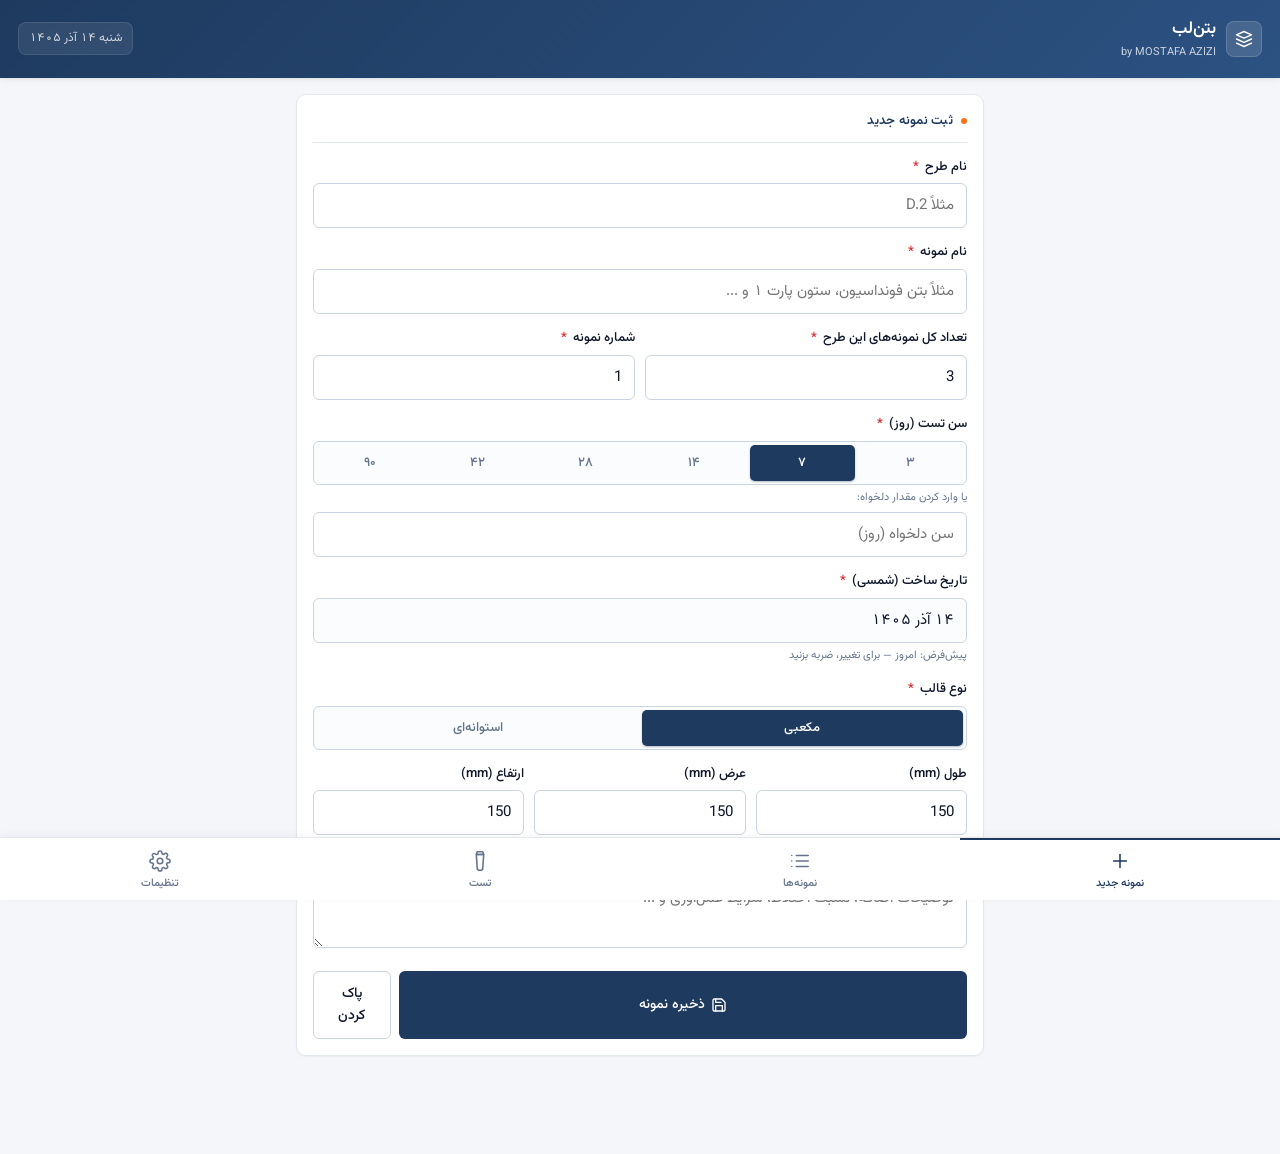
==== index.html @ edcc3041 "ADD Add BetonLab application files" ====
<!doctype html>
<html lang="fa" dir="rtl">
<head>
  <meta charset="UTF-8" />
  <meta name="viewport" content="width=device-width, initial-scale=1.0, viewport-fit=cover" />
  <meta name="theme-color" content="#1e3a5f" />
  <meta name="mobile-web-app-capable" content="yes" />
  <meta name="apple-mobile-web-app-capable" content="yes" />
  <meta name="apple-mobile-web-app-status-bar-style" content="default" />
  <meta name="apple-mobile-web-app-title" content="بتن‌لب" />
  <link rel="manifest" href="./manifest.webmanifest" />
  <link rel="apple-touch-icon" sizes="180x180" href="./apple-touch-icon.png" />
  <link rel="icon" type="image/png" sizes="192x192" href="./icon-192.png" />
  <link rel="icon" type="image/png" sizes="512x512" href="./icon-512.png" />
  <link rel="stylesheet" href="./fonts/vazirmatn.css" />
  <title>بتن‌لب | مدیریت نمونه‌های بتن</title>
  <style>
    :root {
      --bg: #f4f6f9;
      --surface: #ffffff;
      --surface-2: #fbfcfd;
      --border: #e3e8ef;
      --border-strong: #cbd5e1;
      --text: #0f172a;
      --text-muted: #64748b;
      --text-soft: #94a3b8;
      --primary: #1e3a5f;
      --primary-2: #2c5282;
      --primary-soft: #eaf0f7;
      --accent: #f97316;
      --accent-soft: #fff2e6;
      --success: #16a34a;
      --success-soft: #e7f6ec;
      --warning: #d97706;
      --warning-soft: #fef3e2;
      --danger: #dc2626;
      --danger-soft: #fdecec;
      --info: #0891b2;
      --shadow-sm: 0 1px 2px rgba(15, 23, 42, 0.04);
      --shadow: 0 2px 6px rgba(15, 23, 42, 0.06), 0 1px 2px rgba(15, 23, 42, 0.04);
      --shadow-lg: 0 8px 24px rgba(15, 23, 42, 0.10);
      --radius-sm: 6px;
      --radius: 10px;
      --radius-lg: 14px;
      --nav-h: 68px;
    }

    * { box-sizing: border-box; }
    html, body {
      margin: 0; padding: 0;
      font-family: 'Vazirmatn', -apple-system, BlinkMacSystemFont, 'Segoe UI', Tahoma, sans-serif;
      background: var(--bg);
      color: var(--text);
      font-size: 15px;
      line-height: 1.6;
      -webkit-font-smoothing: antialiased;
      -webkit-tap-highlight-color: transparent;
    }
    body { min-height: 100vh; padding-bottom: calc(var(--nav-h) + env(safe-area-inset-bottom, 0px)); }
    button { font-family: inherit; cursor: pointer; }
    input, select, textarea { font-family: inherit; font-size: 15px; }
    input[type=number] { -moz-appearance: textfield; }
    input[type=number]::-webkit-inner-spin-button,
    input[type=number]::-webkit-outer-spin-button { -webkit-appearance: none; margin: 0; }

    /* Header */
    .app-header {
      background: linear-gradient(135deg, #1e3a5f 0%, #2c5282 100%);
      color: #fff;
      padding: 16px 18px calc(16px + env(safe-area-inset-top, 0px));
      padding-top: calc(16px + env(safe-area-inset-top, 0px));
      position: sticky; top: 0; z-index: 40;
      box-shadow: var(--shadow);
    }
    .app-header .row { display: flex; align-items: center; justify-content: space-between; gap: 12px; }
    .app-header .brand { display: flex; align-items: center; gap: 10px; }
    .app-header .brand-icon {
      width: 36px; height: 36px; border-radius: 8px;
      background: rgba(255,255,255,0.13);
      display: grid; place-items: center;
      border: 1px solid rgba(255,255,255,0.15);
    }
    .app-header h1 { margin: 0; font-size: 17px; font-weight: 600; letter-spacing: 0; }
    .app-header .sub { font-size: 11px; opacity: 0.75; font-weight: 400; margin-top: 1px; }
    .app-header .today {
      font-size: 12px; opacity: 0.8; font-variant-numeric: tabular-nums;
      background: rgba(255,255,255,0.10); padding: 6px 10px; border-radius: 8px;
      border: 1px solid rgba(255,255,255,0.13);
    }

    /* Container */
    .container { max-width: 720px; margin: 0 auto; padding: 16px; }
    .view { display: none; }
    .view.active { display: block; animation: fadeIn .18s ease-out; }
    @keyframes fadeIn { from { opacity: 0; transform: translateY(4px); } to { opacity: 1; transform: none; } }

    /* Card */
    .card {
      background: var(--surface);
      border: 1px solid var(--border);
      border-radius: var(--radius);
      box-shadow: var(--shadow-sm);
      padding: 16px;
      margin-bottom: 14px;
    }
    .card-title {
      display: flex; align-items: center; gap: 8px;
      font-size: 13px; font-weight: 600; color: var(--primary);
      text-transform: uppercase; letter-spacing: 0.02em;
      padding-bottom: 10px; margin-bottom: 14px;
      border-bottom: 1px solid var(--border);
    }
    .card-title .dot { width: 6px; height: 6px; border-radius: 50%; background: var(--accent); }

    /* Form */
    .field { margin-bottom: 14px; }
    .field label {
      display: block; font-size: 13px; font-weight: 500;
      color: var(--text); margin-bottom: 6px;
    }
    .field label .req { color: var(--danger); margin-inline-start: 3px; }
    .field .hint { font-size: 11px; color: var(--text-muted); margin-top: 4px; }
    .input, .select, .textarea {
      width: 100%;
      padding: 10px 12px;
      background: var(--surface);
      border: 1px solid var(--border-strong);
      border-radius: var(--radius-sm);
      color: var(--text);
      transition: all .15s;
      outline: none;
      font-variant-numeric: tabular-nums;
    }
    .input:focus, .select:focus, .textarea:focus {
      border-color: var(--primary-2);
      box-shadow: 0 0 0 3px rgba(44, 82, 130, 0.12);
    }
    .textarea { min-height: 72px; resize: vertical; }
    .grid-2 { display: grid; grid-template-columns: 1fr 1fr; gap: 10px; }
    .grid-3 { display: grid; grid-template-columns: repeat(3, 1fr); gap: 10px; }

    /* Segmented */
    .segmented {
      display: flex; background: var(--surface-2);
      border: 1px solid var(--border-strong); border-radius: var(--radius-sm);
      padding: 3px; gap: 3px;
    }
    .segmented button {
      flex: 1; padding: 8px 10px; border: 0; background: transparent;
      color: var(--text-muted); font-size: 13px; font-weight: 500;
      border-radius: 5px; transition: all .15s;
    }
    .segmented button.active {
      background: var(--primary); color: #fff;
      box-shadow: 0 1px 2px rgba(30,58,95,0.35);
    }

    /* Toggle switch */
    .switch { position: relative; width: 42px; height: 24px; flex-shrink: 0; display: inline-block; }
    .switch input { opacity: 0; width: 0; height: 0; }
    .switch .slider {
      position: absolute; inset: 0; background: #cbd5e1;
      border-radius: 999px; transition: .2s; cursor: pointer;
    }
    .switch .slider::before {
      content: ''; position: absolute; width: 18px; height: 18px;
      border-radius: 50%; background: #fff; top: 3px; right: 3px;
      transition: .2s; box-shadow: 0 1px 2px rgba(0,0,0,0.25);
    }
    .switch input:checked + .slider { background: var(--success); }
    .switch input:checked + .slider::before { transform: translateX(-18px); }
    .auto-sync-row {
      display: flex; align-items: center; justify-content: space-between; gap: 12px;
      background: var(--surface-2); border: 1px solid var(--border);
      border-radius: var(--radius-sm); padding: 10px 12px; margin-bottom: 14px;
    }

    /* Buttons */
    .btn {
      display: inline-flex; align-items: center; justify-content: center; gap: 6px;
      padding: 11px 16px; border-radius: var(--radius-sm);
      border: 1px solid transparent; font-weight: 500; font-size: 14px;
      transition: all .15s; text-decoration: none;
    }
    .btn-primary { background: var(--primary); color: #fff; }
    .btn-primary:hover { background: #17304e; }
    .btn-primary:active { transform: translateY(1px); }
    .btn-outline { background: var(--surface); border-color: var(--border-strong); color: var(--text); }
    .btn-outline:hover { border-color: var(--primary); color: var(--primary); }
    .btn-danger { background: var(--surface); border-color: var(--danger); color: var(--danger); }
    .btn-danger:hover { background: var(--danger); color: #fff; }
    .btn-accent { background: var(--accent); color: #fff; }
    .btn-accent:hover { background: #ea6a08; }
    .btn-block { width: 100%; }
    .btn-sm { padding: 7px 10px; font-size: 12px; }
    .btn-row { display: flex; gap: 8px; }

    /* Sample list */
    .sample {
      background: var(--surface); border: 1px solid var(--border);
      border-radius: var(--radius); padding: 14px; margin-bottom: 10px;
      box-shadow: var(--shadow-sm);
      transition: transform .12s, box-shadow .12s;
    }
    .sample:hover { box-shadow: var(--shadow); }
    .sample-head { display: flex; justify-content: space-between; align-items: flex-start; gap: 10px; margin-bottom: 10px; }
    .sample-title { font-weight: 600; font-size: 15px; color: var(--primary); }
    .sample-sub { font-size: 12px; color: var(--text-muted); margin-top: 2px; }
    .sample-body {
      display: grid; grid-template-columns: 1fr 1fr; gap: 8px 14px;
      font-size: 13px; padding: 10px 0;
      border-top: 1px dashed var(--border);
      border-bottom: 1px dashed var(--border);
      margin-bottom: 10px;
    }
    .sample-body .k { color: var(--text-muted); font-size: 12px; }
    .sample-body .v { color: var(--text); font-weight: 500; font-variant-numeric: tabular-nums; }
    .sample-actions { display: flex; gap: 6px; flex-wrap: wrap; }

    /* Status badges */
    .badge {
      display: inline-flex; align-items: center; gap: 5px;
      font-size: 11px; font-weight: 600; padding: 4px 9px;
      border-radius: 999px; white-space: nowrap;
      border: 1px solid transparent;
    }
    .badge::before { content: ''; width: 6px; height: 6px; border-radius: 50%; }
    .badge-wait { background: var(--warning-soft); color: var(--warning); }
    .badge-wait::before { background: var(--warning); }
    .badge-ready { background: var(--accent-soft); color: var(--accent); }
    .badge-ready::before { background: var(--accent); animation: pulse 1.5s infinite; }
    .badge-done { background: var(--success-soft); color: var(--success); }
    .badge-done::before { background: var(--success); }
    @keyframes pulse { 0%,100% { opacity: 1; } 50% { opacity: 0.4; } }

    /* Result box */
    .result-box {
      background: linear-gradient(135deg, var(--primary-soft), #f0f6fc);
      border: 1px solid #d3e0ee;
      border-radius: var(--radius);
      padding: 14px 16px; margin-top: 8px;
    }
    .result-box .k { font-size: 12px; color: var(--text-muted); }
    .result-box .v { font-size: 22px; font-weight: 700; color: var(--primary); font-variant-numeric: tabular-nums; }
    .result-box .u { font-size: 13px; color: var(--text-muted); margin-inline-start: 4px; font-weight: 500; }

    /* Empty state */
    .empty {
      text-align: center; padding: 40px 20px; color: var(--text-muted);
    }
    .empty svg { opacity: 0.45; margin-bottom: 10px; }
    .empty .title { font-weight: 500; color: var(--text); margin-bottom: 4px; }

    /* Filters */
    .filters {
      display: grid; grid-template-columns: 1fr 1fr 1fr; gap: 8px; margin-bottom: 12px;
    }
    .filters select {
      font-size: 13px; padding: 8px 10px;
      background: var(--surface); border: 1px solid var(--border-strong);
      border-radius: var(--radius-sm); color: var(--text);
    }

    /* Stats bar */
    .stats {
      display: grid; grid-template-columns: repeat(4, 1fr); gap: 8px; margin-bottom: 14px;
    }
    .stat {
      background: var(--surface); border: 1px solid var(--border);
      border-radius: var(--radius-sm); padding: 10px 8px; text-align: center;
      box-shadow: var(--shadow-sm);
    }
    .stat .n { font-size: 18px; font-weight: 700; color: var(--primary); font-variant-numeric: tabular-nums; }
    .stat .l { font-size: 10.5px; color: var(--text-muted); margin-top: 2px; }
    .stat.accent .n { color: var(--accent); }
    .stat.success .n { color: var(--success); }
    .stat.warn .n { color: var(--warning); }

    /* Bottom navigation */
    .nav {
      position: fixed; bottom: 0; inset-inline: 0;
      background: var(--surface);
      border-top: 1px solid var(--border);
      display: grid; grid-template-columns: repeat(4, 1fr);
      z-index: 50;
      padding-bottom: env(safe-area-inset-bottom, 0px);
      box-shadow: 0 -2px 8px rgba(15,23,42,0.04);
    }
    .nav button {
      background: transparent; border: 0; padding: 10px 4px 8px;
      color: var(--text-muted);
      display: flex; flex-direction: column; align-items: center; gap: 3px;
      font-size: 11px; font-weight: 500;
      border-top: 2px solid transparent;
      transition: color .15s, border-color .15s;
    }
    .nav button.active { color: var(--primary); border-top-color: var(--primary); }
    .nav button svg { width: 22px; height: 22px; stroke-width: 1.7; }

    /* Modal */
    .modal-backdrop {
      position: fixed; inset: 0; background: rgba(15,23,42,0.45);
      z-index: 100; display: none; align-items: flex-end; justify-content: center;
      padding: 0;
    }
    .modal-backdrop.active { display: flex; animation: fadeIn .18s ease-out; }
    .modal {
      background: var(--surface); width: 100%; max-width: 480px;
      border-radius: var(--radius-lg) var(--radius-lg) 0 0;
      padding: 18px; max-height: 90vh; overflow-y: auto;
      box-shadow: var(--shadow-lg);
      animation: slideUp .22s ease-out;
    }
    @keyframes slideUp { from { transform: translateY(20px); } to { transform: none; } }
    .modal-title { font-size: 15px; font-weight: 600; color: var(--primary); margin: 0 0 14px; }

    /* Toast */
    .toast-wrap { position: fixed; top: 12px; inset-inline: 12px; z-index: 200; display: flex; flex-direction: column; gap: 8px; align-items: center; pointer-events: none; }
    .toast {
      background: #1e293b; color: #fff; padding: 10px 16px; border-radius: 8px;
      font-size: 13px; font-weight: 500; box-shadow: var(--shadow-lg);
      max-width: 90%; animation: toastIn .2s ease-out;
    }
    .toast.success { background: var(--success); }
    .toast.error { background: var(--danger); }
    @keyframes toastIn { from { opacity: 0; transform: translateY(-8px); } to { opacity: 1; transform: none; } }

    /* Jalali date picker */
    .jdp {
      background: var(--surface); border: 1px solid var(--border);
      border-radius: var(--radius); padding: 10px;
      user-select: none;
    }
    .jdp-head { display: flex; justify-content: space-between; align-items: center; padding: 4px 6px 10px; }
    .jdp-head .lbl { font-weight: 600; color: var(--primary); font-size: 14px; }
    .jdp-head button {
      background: var(--surface-2); border: 1px solid var(--border);
      width: 30px; height: 30px; border-radius: 6px; color: var(--text);
      display: grid; place-items: center;
    }
    .jdp-weeks { display: grid; grid-template-columns: repeat(7, 1fr); gap: 2px; font-size: 11px; color: var(--text-muted); text-align: center; padding: 4px 0; }
    .jdp-days { display: grid; grid-template-columns: repeat(7, 1fr); gap: 2px; }
    .jdp-day {
      aspect-ratio: 1; display: grid; place-items: center;
      background: transparent; border: 1px solid transparent;
      border-radius: 6px; font-size: 13px; color: var(--text);
      font-variant-numeric: tabular-nums;
    }
    .jdp-day:hover { background: var(--primary-soft); }
    .jdp-day.other { color: var(--text-soft); opacity: 0.5; }
    .jdp-day.today { border-color: var(--accent); color: var(--accent); font-weight: 600; }
    .jdp-day.selected { background: var(--primary); color: #fff; }

    /* Small helpers */
    .row-between { display: flex; align-items: center; justify-content: space-between; gap: 10px; }
    .muted { color: var(--text-muted); font-size: 12px; }
    .divider { height: 1px; background: var(--border); margin: 12px 0; }
    .tag { display: inline-block; padding: 2px 8px; background: var(--primary-soft); color: var(--primary); border-radius: 4px; font-size: 11px; font-weight: 500; }

    @media (max-width: 380px) {
      .stats { grid-template-columns: repeat(2, 1fr); }
      .filters { grid-template-columns: 1fr 1fr; }
    }
  </style>
</head>
<body>

<header class="app-header">
  <div class="row">
    <div class="brand">
      <div class="brand-icon" aria-hidden="true">
        <svg width="20" height="20" viewBox="0 0 24 24" fill="none" stroke="#fff" stroke-width="1.7" stroke-linecap="round" stroke-linejoin="round">
          <path d="M3 7l9-4 9 4-9 4-9-4z"/><path d="M3 12l9 4 9-4"/><path d="M3 17l9 4 9-4"/>
        </svg>
      </div>
      <div>
        <h1>بتن‌لب</h1>
        <div class="sub">by MOSTAFA AZIZI</div>
      </div>
    </div>
    <div class="today" id="todayLabel">—</div>
  </div>
</header>

<div class="container">

  <!-- VIEW: REGISTER -->
  <section id="view-register" class="view active">
    <div class="card">
      <div class="card-title"><span class="dot"></span> ثبت نمونه جدید</div>
      <form id="sampleForm" novalidate>
        <div class="field">
          <label>نام طرح <span class="req">*</span></label>
          <input class="input" id="f-planName" type="text" placeholder="مثلاً D.2" required maxlength="40" />
        </div>

        <div class="field">
          <label>نام نمونه <span class="req">*</span></label>
          <input class="input" id="f-sampleName" type="text" placeholder="مثلاً بتن فونداسیون، ستون پارت ۱ و ..." required maxlength="50" />
        </div>

        <div class="grid-2">
          <div class="field">
            <label>تعداد کل نمونه‌های این طرح <span class="req">*</span></label>
            <input class="input" id="f-totalCount" type="number" min="1" max="99" value="3" required />
          </div>
          <div class="field">
            <label>شماره نمونه <span class="req">*</span></label>
            <input class="input" id="f-sampleNo" type="number" min="1" max="99" value="1" required />
          </div>
        </div>

        <div class="field">
          <label>سن تست (روز) <span class="req">*</span></label>
          <div class="segmented" id="ageSeg" role="tablist">
            <button type="button" data-age="3">۳</button>
            <button type="button" data-age="7" class="active">۷</button>
            <button type="button" data-age="14">۱۴</button>
            <button type="button" data-age="28">۲۸</button>
            <button type="button" data-age="42">۴۲</button>
            <button type="button" data-age="90">۹۰</button>
          </div>
          <input type="hidden" id="f-testAge" value="7" />
          <div class="hint">یا وارد کردن مقدار دلخواه:</div>
          <input class="input" id="f-testAgeCustom" type="number" min="1" max="365" placeholder="سن دلخواه (روز)" style="margin-top:6px" />
        </div>

        <div class="field">
          <label>تاریخ ساخت (شمسی) <span class="req">*</span></label>
          <input class="input" id="f-buildDate" type="text" readonly placeholder="انتخاب تاریخ" style="cursor:pointer;background:var(--surface-2)"/>
          <div class="hint">پیش‌فرض: امروز — برای تغییر، ضربه بزنید</div>
        </div>

        <div class="field">
          <label>نوع قالب <span class="req">*</span></label>
          <div class="segmented" id="moldSeg">
            <button type="button" data-mold="cube" class="active">مکعبی</button>
            <button type="button" data-mold="cylinder">استوانه‌ای</button>
          </div>
          <input type="hidden" id="f-moldType" value="cube" />
        </div>

        <div id="cubeDims" class="grid-3">
          <div class="field">
            <label>طول (mm)</label>
            <input class="input" id="f-length" type="number" min="1" step="0.1" value="150" />
          </div>
          <div class="field">
            <label>عرض (mm)</label>
            <input class="input" id="f-width" type="number" min="1" step="0.1" value="150" />
          </div>
          <div class="field">
            <label>ارتفاع (mm)</label>
            <input class="input" id="f-height" type="number" min="1" step="0.1" value="150" />
          </div>
        </div>

        <div id="cylDims" class="grid-2" style="display:none">
          <div class="field">
            <label>قطر (mm)</label>
            <input class="input" id="f-diameter" type="number" min="1" step="0.1" value="150" />
          </div>
          <div class="field">
            <label>ارتفاع (mm)</label>
            <input class="input" id="f-cylHeight" type="number" min="1" step="0.1" value="300" />
          </div>
        </div>

        <div class="field">
          <label>یادداشت (اختیاری)</label>
          <textarea class="textarea" id="f-notes" placeholder="توضیحات اضافه، نسبت اختلاط، شرایط عمل‌آوری و ..." maxlength="500"></textarea>
        </div>

        <div class="btn-row">
          <button type="submit" class="btn btn-primary btn-block" id="saveSampleBtn">
            <svg width="16" height="16" viewBox="0 0 24 24" fill="none" stroke="currentColor" stroke-width="2" stroke-linecap="round" stroke-linejoin="round"><path d="M19 21H5a2 2 0 01-2-2V5a2 2 0 012-2h11l5 5v11a2 2 0 01-2 2z"/><polyline points="17 21 17 13 7 13 7 21"/><polyline points="7 3 7 8 15 8"/></svg>
            ذخیره نمونه
          </button>
          <button type="button" class="btn btn-outline" id="resetFormBtn">پاک کردن</button>
        </div>
      </form>
    </div>
  </section>

  <!-- VIEW: LIST -->
  <section id="view-list" class="view">
    <div class="stats" id="statsBar"></div>

    <div class="filters">
      <select id="filterPlan"><option value="">همه طرح‌ها</option></select>
      <select id="filterAge">
        <option value="">همه سنین</option>
        <option value="3">۳ روزه</option>
        <option value="7">۷ روزه</option>
        <option value="14">۱۴ روزه</option>
        <option value="28">۲۸ روزه</option>
        <option value="42">۴۲ روزه</option>
        <option value="90">۹۰ روزه</option>
      </select>
      <select id="filterStatus">
        <option value="">همه وضعیت‌ها</option>
        <option value="wait">در انتظار تست</option>
        <option value="ready">آماده تست</option>
        <option value="done">تست انجام شده</option>
      </select>
    </div>

    <div id="samplesList"></div>
  </section>

    <!-- VIEW: TEST -->
  <section id="view-test" class="view">
    <div class="card">
      <div class="card-title"><span class="dot"></span> ثبت نتیجه تست</div>

      <div class="field">
        <label>نوع آزمایش <span class="req">*</span></label>
        <div class="segmented" id="testKindSeg">
          <button type="button" data-kind="compression" class="active">فشاری</button>
          <button type="button" data-kind="flexure">خمشی</button>
          <button type="button" data-kind="tension">کششی</button>
        </div>
        <input type="hidden" id="t-kind" value="compression" />
        <div class="hint" id="testKindHint">مقاومت فشاری: σ = F / A</div>
      </div>

      <div class="field">
        <label>انتخاب نمونه <span class="req">*</span></label>
        <select class="select" id="t-sample"></select>
        <div class="hint">نمونه‌های آماده تست در ابتدای لیست نمایش داده می‌شوند</div>
      </div>

      <div id="testSampleInfo" style="display:none"></div>

      <div class="grid-2">
        <div class="field">
          <label>نیروی شکست <span class="req">*</span></label>
          <input class="input" id="t-force" type="number" min="0" step="0.01" placeholder="مقدار عددی"/>
        </div>
        <div class="field">
          <label>واحد نیرو</label>
          <select class="select" id="t-unit" style="padding-top:9px;padding-bottom:9px">
            <option value="N">نیوتن (N)</option>
            <option value="kN">کیلونیوتن (kN)</option>
            <option value="kgf">کیلوگرم (kg)</option>
          </select>
        </div>
      </div>

      <div id="flexureExtras" style="display:none">
        <div class="grid-2">
          <div class="field">
            <label>دهانه بارگذاری L (mm)</label>
            <input class="input" id="t-span" type="number" min="1" step="0.1" placeholder="مثلاً ۴۵۰"/>
          </div>
          <div class="field">
            <label>آرایش بارگذاری</label>
            <select class="select" id="t-flexSetup">
              <option value="third">سه نقطه‌ای (مرکزی)</option>
              <option value="third4">چهار نقطه‌ای (ثلث دهانه)</option>
            </select>
          </div>
        </div>
        <div class="hint" style="margin-top:-6px;margin-bottom:12px">اگر خالی بماند، دهانه = ۳ برابر ارتفاع مقطع فرض می‌شود (ASTM C78 / ISIRI).</div>
      </div>

      <div class="field">
        <label>تاریخ انجام تست</label>
        <input class="input" id="t-testDate" type="text" readonly style="cursor:pointer;background:var(--surface-2)"/>
      </div>

      <div class="result-box">
        <div class="k" id="strengthLabel">مقاومت فشاری محاسبه‌شده</div>
        <div><span class="v" id="strengthVal">—</span><span class="u">MPa</span></div>
        <div class="muted" id="strengthDetail" style="margin-top:4px">نیرو و نمونه را انتخاب کنید</div>
      </div>

      <div style="margin-top:14px">
        <button type="button" class="btn btn-primary btn-block" id="saveTestBtn">
          <svg width="16" height="16" viewBox="0 0 24 24" fill="none" stroke="currentColor" stroke-width="2" stroke-linecap="round" stroke-linejoin="round"><polyline points="20 6 9 17 4 12"/></svg>
          ذخیره نتیجه تست
        </button>
      </div>
    </div>
  </section>

  <!-- VIEW: SETTINGS -->
  <section id="view-settings" class="view">
    <div class="card">
      <div class="card-title"><span class="dot"></span> همگام‌سازی بین دستگاه‌ها</div>
      <div id="syncPanel"></div>
    </div>

    <div class="card">
      <div class="card-title"><span class="dot"></span> خروجی و پشتیبان‌گیری</div>
      <p class="muted" style="margin-top:0">خروجی رسمی PDF آزمایشگاه با طرح مهندسی شکیل، یا فایل پشتیبان متنی برای ذخیره محلی تهیه کنید.</p>
      <div class="btn-row" style="flex-direction:column">
        <button class="btn btn-accent btn-block" id="pdfBtn">
          <svg width="16" height="16" viewBox="0 0 24 24" fill="none" stroke="currentColor" stroke-width="2" stroke-linecap="round" stroke-linejoin="round"><path d="M14 2H6a2 2 0 00-2 2v16a2 2 0 002 2h12a2 2 0 002-2V8z"/><polyline points="14 2 14 8 20 8"/><line x1="16" y1="13" x2="8" y2="13"/><line x1="16" y1="17" x2="8" y2="17"/><polyline points="10 9 9 9 8 9"/></svg>
          تهیه و چاپ گزارش PDF رسمی
        </button>
        <button class="btn btn-primary btn-block" id="exportBtn">
          <svg width="16" height="16" viewBox="0 0 24 24" fill="none" stroke="currentColor" stroke-width="2" stroke-linecap="round" stroke-linejoin="round"><path d="M21 15v4a2 2 0 01-2 2H5a2 2 0 01-2-2v-4"/><polyline points="7 10 12 15 17 10"/><line x1="12" y1="15" x2="12" y2="3"/></svg>
          دانلود خروجی متنی (.txt)
        </button>
        <button class="btn btn-outline btn-block" id="importBtn">
          <svg width="16" height="16" viewBox="0 0 24 24" fill="none" stroke="currentColor" stroke-width="2" stroke-linecap="round" stroke-linejoin="round"><path d="M21 15v4a2 2 0 01-2 2H5a2 2 0 01-2-2v-4"/><polyline points="17 8 12 3 7 8"/><line x1="12" y1="3" x2="12" y2="15"/></svg>
          بازیابی از فایل متنی (.txt)
        </button>
        <input type="file" id="importInput" accept=".txt,text/plain" hidden />
      </div>
    </div>

    <div class="card">
      <div class="card-title"><span class="dot"></span> اطلاعات ذخیره‌سازی</div>
      <div id="storageInfo" class="muted">در حال بارگذاری...</div>
    </div>

    <div class="card">
      <div class="card-title" style="color:var(--danger)"><span class="dot" style="background:var(--danger)"></span> ناحیه خطر</div>
      <p class="muted" style="margin-top:0">با پاک کردن، همه نمونه‌ها و نتایج تست به طور کامل حذف می‌شوند. این عمل قابل بازگشت نیست.</p>
      <button class="btn btn-danger btn-block" id="clearBtn">پاک کردن همه داده‌ها</button>
    </div>

    <div class="card">
      <div class="card-title"><span class="dot"></span> درباره برنامه</div>
      <p class="muted" style="margin-top:0">
        <strong style="color:var(--text)">بتن‌لب</strong> — نسخه ۵.۳<br/>
        نرم‌افزار مدیریت نمونه‌های بتن آزمایشگاهی و محاسبه مقاومت فشاری بر اساس نوع و ابعاد قالب.
        داده‌ها به صورت محلی در مرورگر شما (IndexedDB) ذخیره می‌شوند و قابل نصب به عنوان اپلیکیشن موبایل هستند.
      </p>
      <div style="margin-top:14px;padding-top:12px;border-top:1px solid var(--border);display:flex;align-items:center;justify-content:space-between;gap:10px;flex-wrap:wrap">
        <div>
          <div style="font-size:11px;color:var(--text-muted);letter-spacing:0.05em">DEVELOPED BY</div>
          <div style="font-size:15px;font-weight:600;color:var(--primary);letter-spacing:0.08em;font-family:-apple-system,BlinkMacSystemFont,'Segoe UI',sans-serif">MOSTAFA AZIZI</div>
        </div>
        <div style="width:36px;height:36px;border-radius:8px;background:var(--primary-soft);display:grid;place-items:center;color:var(--primary)">
          <svg width="18" height="18" viewBox="0 0 24 24" fill="none" stroke="currentColor" stroke-width="1.8" stroke-linecap="round" stroke-linejoin="round"><path d="M20 7h-9M14 17H5M17 3l4 4-4 4M7 21l-4-4 4-4"/></svg>
        </div>
      </div>
    </div>
  </section>

</div>

<!-- Bottom navigation -->
<nav class="nav" id="bottomNav">
  <button data-view="register" class="active">
    <svg viewBox="0 0 24 24" fill="none" stroke="currentColor" stroke-linecap="round" stroke-linejoin="round"><line x1="12" y1="5" x2="12" y2="19"/><line x1="5" y1="12" x2="19" y2="12"/></svg>
    نمونه جدید
  </button>
  <button data-view="list">
    <svg viewBox="0 0 24 24" fill="none" stroke="currentColor" stroke-linecap="round" stroke-linejoin="round"><line x1="8" y1="6" x2="21" y2="6"/><line x1="8" y1="12" x2="21" y2="12"/><line x1="8" y1="18" x2="21" y2="18"/><line x1="3" y1="6" x2="3.01" y2="6"/><line x1="3" y1="12" x2="3.01" y2="12"/><line x1="3" y1="18" x2="3.01" y2="18"/></svg>
    نمونه‌ها
  </button>
  <button data-view="test">
    <svg viewBox="0 0 24 24" fill="none" stroke="currentColor" stroke-linecap="round" stroke-linejoin="round"><path d="M9 2h6l1 3h-8z"/><path d="M8 5h8l-1 15a2 2 0 01-2 2h-2a2 2 0 01-2-2z"/></svg>
    تست
  </button>
  <button data-view="settings">
    <svg viewBox="0 0 24 24" fill="none" stroke="currentColor" stroke-linecap="round" stroke-linejoin="round"><circle cx="12" cy="12" r="3"/><path d="M19.4 15a1.65 1.65 0 00.33 1.82l.06.06a2 2 0 11-2.83 2.83l-.06-.06a1.65 1.65 0 00-1.82-.33 1.65 1.65 0 00-1 1.51V21a2 2 0 01-4 0v-.09a1.65 1.65 0 00-1-1.51 1.65 1.65 0 00-1.82.33l-.06.06a2 2 0 11-2.83-2.83l.06-.06a1.65 1.65 0 00.33-1.82 1.65 1.65 0 00-1.51-1H3a2 2 0 010-4h.09a1.65 1.65 0 001.51-1 1.65 1.65 0 00-.33-1.82l-.06-.06a2 2 0 112.83-2.83l.06.06a1.65 1.65 0 001.82.33H9a1.65 1.65 0 001-1.51V3a2 2 0 014 0v.09a1.65 1.65 0 001 1.51 1.65 1.65 0 001.82-.33l.06-.06a2 2 0 112.83 2.83l-.06.06a1.65 1.65 0 00-.33 1.82V9a1.65 1.65 0 001.51 1H21a2 2 0 010 4h-.09a1.65 1.65 0 00-1.51 1z"/></svg>
    تنظیمات
  </button>
</nav>

<!-- Modal -->
<div class="modal-backdrop" id="modalBackdrop">
  <div class="modal" id="modalContent"></div>
</div>

<div class="toast-wrap" id="toastWrap"></div>

<script>
/* ============================================================
 * بتن‌لب — Concrete Sample Manager PWA
 * Single-file vanilla JS application
 * ============================================================ */

/* ---------- Jalali (Shamsi) Calendar ----------
 * Based on Behdad Esfahbod's Jalaali algorithm.
 */
const Jalaali = (function() {
  function div(a,b){ return ~~(a/b); }
  function jalCal(jy){
    var breaks=[-61,9,38,199,426,686,756,818,1111,1181,1210,1635,2060,2097,2192,2262,2324,2394,2456,3178];
    var bl=breaks.length, gy=jy+621, leapJ=-14, jp=breaks[0], jm,jump,leap,n,i;
    if(jy<jp||jy>=breaks[bl-1]) throw new Error('Invalid Jalali year '+jy);
    for(i=1;i<bl;i++){
      jm=breaks[i]; jump=jm-jp;
      if(jy<jm) break;
      leapJ=leapJ+div(jump,33)*8+div(jump%33,4);
      jp=jm;
    }
    n=jy-jp;
    leapJ=leapJ+div(n,33)*8+div(((n%33)+3),4);
    if((jump%33)===4 && (jump-n)===4) leapJ+=1;
    var leapG=div(gy,4)-div((div(gy,100)+1)*3,4)-150;
    var march=20+leapJ-leapG;
    if((jump-n)<6) n=n-jump+div((jump+4),33)*33;
    leap=(((n+1)%33)-1)%4;
    if(leap===-1) leap=4;
    return {leap:leap, gy:gy, march:march};
  }
  function j2d(jy,jm,jd){
    var r=jalCal(jy);
    return g2d(r.gy,3,r.march)+(jm-1)*31-div(jm,7)*(jm-7)+jd-1;
  }
  function d2j(jdn){
    var gy=d2g(jdn).gy, jy=gy-621, r=jalCal(jy), jdn1f=g2d(gy,3,r.march), k, jm, jd;
    k=jdn-jdn1f;
    if(k>=0){
      if(k<=185){ jm=1+div(k,31); jd=(k%31)+1; return {jy:jy,jm:jm,jd:jd}; }
      else k-=186;
    }else{
      jy-=1; k+=179;
      if(r.leap===1) k+=1;
    }
    jm=7+div(k,30); jd=(k%30)+1;
    return {jy:jy,jm:jm,jd:jd};
  }
  function g2d(gy,gm,gd){
    var d=div((gy+div(gm-8,6)+100100)*1461,4)+div(153*((gm+9)%12)+2,5)+gd-34840408;
    d=d-div(div(gy+100100+div(gm-8,6),100)*3,4)+752;
    return d;
  }
  function d2g(jdn){
    var j=4*jdn+139361631;
    j=j+div(div(4*jdn+183187720,146097)*3,4)*4-3908;
    var i=div((j%1461),4)*5+308;
    var gd=div((i%153),5)+1;
    var gm=(div(i,153)%12)+1;
    var gy=div(j,1461)-100100+div(8-gm,6);
    return {gy:gy,gm:gm,gd:gd};
  }
  function isLeap(jy){ return jalCal(jy).leap===0; }
  function toJalaali(date){
    var g=g2d(date.getFullYear(),date.getMonth()+1,date.getDate());
    return d2j(g);
  }
  function toGregorian(jy,jm,jd){
    var g=d2g(j2d(jy,jm,jd));
    return new Date(g.gy,g.gm-1,g.gd);
  }
  return { toJalaali, toGregorian, j2d, d2j, isLeap };
})();

/* ---------- Date helpers ---------- */
const FA_MONTHS=['فروردین','اردیبهشت','خرداد','تیر','مرداد','شهریور','مهر','آبان','آذر','دی','بهمن','اسفند'];
const FA_WEEKDAYS_SHORT=['ش','ی','د','س','چ','پ','ج'];
const FA_WEEKDAYS_FULL=['شنبه','یکشنبه','دوشنبه','سه‌شنبه','چهارشنبه','پنج‌شنبه','جمعه'];

function toFa(str){
  return String(str).replace(/[0-9]/g, d => '۰۱۲۳۴۵۶۷۸۹'[d]);
}
function toEn(str){
  return String(str).replace(/[۰-۹]/g, d => '۰۱۲۳۴۵۶۷۸۹'.indexOf(d));
}
function pad2(n){ return n<10 ? '0'+n : ''+n; }

function jDateToString(j){
  return toFa(j.jy + '/' + pad2(j.jm) + '/' + pad2(j.jd));
}
function jDateToPretty(j){
  return toFa(j.jd) + ' ' + FA_MONTHS[j.jm-1] + ' ' + toFa(j.jy);
}
function parseJDateString(s){
  s = toEn(s).trim();
  const m = s.match(/^(\d{4})[\/\-](\d{1,2})[\/\-](\d{1,2})$/);
  if(!m) return null;
  return { jy: +m[1], jm: +m[2], jd: +m[3] };
}
function todayJ(){ return Jalaali.toJalaali(new Date()); }
function jToDate(j){ return Jalaali.toGregorian(j.jy, j.jm, j.jd); }
function daysBetween(d1, d2){
  const ms=24*3600*1000;
  const a=new Date(d1.getFullYear(), d1.getMonth(), d1.getDate()).getTime();
  const b=new Date(d2.getFullYear(), d2.getMonth(), d2.getDate()).getTime();
  return Math.round((b-a)/ms);
}
function jMonthLength(jy, jm){
  if(jm<=6) return 31;
  if(jm<=11) return 30;
  return Jalaali.isLeap(jy) ? 30 : 29;
}

/* ---------- IndexedDB Wrapper ---------- */
const DB_NAME='betonlab_db';
const DB_VER=2;
let _db=null;

function openDB(){
  return new Promise((resolve, reject)=>{
    if(_db) return resolve(_db);
    const req = indexedDB.open(DB_NAME, DB_VER);
    req.onupgradeneeded = (e)=>{
      const db = e.target.result;
      if(!db.objectStoreNames.contains('samples')){
        const s = db.createObjectStore('samples', { keyPath:'id', autoIncrement:true });
        s.createIndex('planName','planName',{unique:false});
        s.createIndex('testAge','testAge',{unique:false});
      }
      if(!db.objectStoreNames.contains('meta')){
        db.createObjectStore('meta', { keyPath:'key' });
      }
    };
    req.onsuccess = ()=>{ _db=req.result; resolve(_db); };
    req.onerror = ()=> reject(req.error);
  });
}

/* meta store: stores file handle + sync settings */
async function metaSet(key, value){
  const db = await openDB();
  return new Promise((res,rej)=>{
    const r = db.transaction('meta','readwrite').objectStore('meta').put({ key, value });
    r.onsuccess = ()=> res();
    r.onerror = ()=> rej(r.error);
  });
}
async function metaGet(key){
  const db = await openDB();
  return new Promise((res,rej)=>{
    const r = db.transaction('meta','readonly').objectStore('meta').get(key);
    r.onsuccess = ()=> res(r.result ? r.result.value : undefined);
    r.onerror = ()=> rej(r.error);
  });
}
async function metaDel(key){
  const db = await openDB();
  return new Promise((res,rej)=>{
    const r = db.transaction('meta','readwrite').objectStore('meta').delete(key);
    r.onsuccess = ()=> res();
    r.onerror = ()=> rej(r.error);
  });
}
function makeUid(){
  return 'S' + Date.now().toString(36) + Math.random().toString(36).slice(2,8);
}
async function dbAdd(item){
  if(!item.uid) item.uid = makeUid();
  item.updatedAt = Date.now();
  const db = await openDB();
  return new Promise((res,rej)=>{
    const tx = db.transaction('samples','readwrite');
    const r = tx.objectStore('samples').add(item);
    r.onsuccess = ()=> res(r.result);
    r.onerror = ()=> rej(r.error);
  });
}
async function dbPut(item, touch=true){
  if(!item.uid) item.uid = makeUid();
  if(touch) item.updatedAt = Date.now();
  const db = await openDB();
  return new Promise((res,rej)=>{
    const tx = db.transaction('samples','readwrite');
    const r = tx.objectStore('samples').put(item);
    r.onsuccess = ()=> res(r.result);
    r.onerror = ()=> rej(r.error);
  });
}
async function dbGet(id){
  const db = await openDB();
  return new Promise((res,rej)=>{
    const r = db.transaction('samples','readonly').objectStore('samples').get(id);
    r.onsuccess = ()=> res(r.result);
    r.onerror = ()=> rej(r.error);
  });
}
async function dbAll(){
  const db = await openDB();
  return new Promise((res,rej)=>{
    const arr=[];
    const r = db.transaction('samples','readonly').objectStore('samples').openCursor();
    r.onsuccess = (e)=>{
      const cur=e.target.result;
      if(cur){ arr.push(cur.value); cur.continue(); } else res(arr);
    };
    r.onerror = ()=> rej(r.error);
  });
}
async function dbDelete(id){
  const item = await dbGet(id);
  if(item && item.uid) await addTombstone(item.uid);
  const db = await openDB();
  return new Promise((res,rej)=>{
    const r = db.transaction('samples','readwrite').objectStore('samples').delete(id);
    r.onsuccess = ()=> res();
    r.onerror = ()=> rej(r.error);
  });
}
async function addTombstone(uid){
  const t = (await metaGet('tombstones')) || {};
  t[uid] = Date.now();
  await metaSet('tombstones', t);
}
async function getTombstones(){ return (await metaGet('tombstones')) || {}; }
async function dbClear(){
  const db = await openDB();
  return new Promise((res,rej)=>{
    const r = db.transaction('samples','readwrite').objectStore('samples').clear();
    r.onsuccess = ()=> res();
    r.onerror = ()=> rej(r.error);
  });
}

/* ---------- App State ---------- */
const state = {
  view: 'register',
  editingId: null,
  samples: [],
  filters: { plan:'', age:'', status:'' },
  currentTestSample: null,
};

/* ---------- UI Utilities ---------- */
function $(sel, root=document){ return root.querySelector(sel); }
function $$(sel, root=document){ return Array.from(root.querySelectorAll(sel)); }

function toast(msg, type=''){
  const wrap = $('#toastWrap');
  const el = document.createElement('div');
  el.className = 'toast ' + type;
  el.textContent = msg;
  wrap.appendChild(el);
  setTimeout(()=>{ el.style.opacity='0'; el.style.transform='translateY(-8px)'; el.style.transition='all .2s'; }, 2200);
  setTimeout(()=> el.remove(), 2500);
}

function showModal(html){
  $('#modalContent').innerHTML = html;
  $('#modalBackdrop').classList.add('active');
}
function hideModal(){ $('#modalBackdrop').classList.remove('active'); }
$('#modalBackdrop').addEventListener('click', (e)=>{ if(e.target.id==='modalBackdrop') hideModal(); });

function switchView(v){
  state.view = v;
  $$('.view').forEach(el => el.classList.remove('active'));
  $('#view-' + v).classList.add('active');
  $$('.nav button').forEach(b => b.classList.toggle('active', b.dataset.view===v));
  window.scrollTo({top:0, behavior:'smooth'});
  if(v==='list') renderList();
  if(v==='test') renderTestSelector();
  if(v==='settings'){ renderStorageInfo(); renderSyncPanel(); }
}

/* ---------- Jalali Date Picker ---------- */
function openJDatePicker(currentJ, onSelect){
  let view = currentJ ? {...currentJ} : todayJ();
  const today = todayJ();

  function render(){
    const firstDay = jToDate({jy:view.jy, jm:view.jm, jd:1});
    // Persian week starts Saturday. JS getDay: 0=Sun. Sat=6 → col 0.
    // Shift: (getDay + 1) % 7 gives Sat=0, Sun=1, Mon=2, ..., Fri=6
    const startCol = (firstDay.getDay() + 1) % 7;
    const monthLen = jMonthLength(view.jy, view.jm);
    let cells = '';
    // previous month fillers
    let prev = { jy: view.jy, jm: view.jm - 1 };
    if(prev.jm < 1){ prev.jm = 12; prev.jy -= 1; }
    const prevLen = jMonthLength(prev.jy, prev.jm);
    for(let i=startCol-1; i>=0; i--){
      const d = prevLen - i;
      cells += `<div class="jdp-day other" data-jy="${prev.jy}" data-jm="${prev.jm}" data-jd="${d}">${toFa(d)}</div>`;
    }
    for(let d=1; d<=monthLen; d++){
      const isToday = today.jy===view.jy && today.jm===view.jm && today.jd===d;
      const isSel = currentJ && currentJ.jy===view.jy && currentJ.jm===view.jm && currentJ.jd===d;
      const cls = ['jdp-day'];
      if(isToday) cls.push('today');
      if(isSel) cls.push('selected');
      cells += `<div class="${cls.join(' ')}" data-jy="${view.jy}" data-jm="${view.jm}" data-jd="${d}">${toFa(d)}</div>`;
    }
    const totalCells = startCol + monthLen;
    const remaining = (7 - (totalCells % 7)) % 7;
    let nxt = { jy: view.jy, jm: view.jm + 1 };
    if(nxt.jm > 12){ nxt.jm = 1; nxt.jy += 1; }
    for(let d=1; d<=remaining; d++){
      cells += `<div class="jdp-day other" data-jy="${nxt.jy}" data-jm="${nxt.jm}" data-jd="${d}">${toFa(d)}</div>`;
    }

    const html = `
      <h3 class="modal-title">انتخاب تاریخ</h3>
      <div class="jdp">
        <div class="jdp-head">
          <button type="button" id="jdpPrev" aria-label="ماه قبل">
            <svg width="14" height="14" viewBox="0 0 24 24" fill="none" stroke="currentColor" stroke-width="2" stroke-linecap="round" stroke-linejoin="round"><polyline points="9 18 15 12 9 6"/></svg>
          </button>
          <div class="lbl">${FA_MONTHS[view.jm-1]} ${toFa(view.jy)}</div>
          <button type="button" id="jdpNext" aria-label="ماه بعد">
            <svg width="14" height="14" viewBox="0 0 24 24" fill="none" stroke="currentColor" stroke-width="2" stroke-linecap="round" stroke-linejoin="round"><polyline points="15 18 9 12 15 6"/></svg>
          </button>
        </div>
        <div class="jdp-weeks">${FA_WEEKDAYS_SHORT.map(w=>`<div>${w}</div>`).join('')}</div>
        <div class="jdp-days" id="jdpDays">${cells}</div>
      </div>
      <div class="btn-row" style="margin-top:14px">
        <button class="btn btn-outline btn-block" type="button" id="jdpToday">امروز</button>
        <button class="btn btn-outline btn-block" type="button" id="jdpCancel">انصراف</button>
      </div>
    `;
    showModal(html);

    $('#jdpPrev').onclick = ()=>{ view.jm--; if(view.jm<1){ view.jm=12; view.jy--; } render(); };
    $('#jdpNext').onclick = ()=>{ view.jm++; if(view.jm>12){ view.jm=1; view.jy++; } render(); };
    $('#jdpToday').onclick = ()=>{ onSelect(todayJ()); hideModal(); };
    $('#jdpCancel').onclick = ()=> hideModal();
    $$('#jdpDays .jdp-day').forEach(el=>{
      el.onclick = ()=>{
        onSelect({ jy:+el.dataset.jy, jm:+el.dataset.jm, jd:+el.dataset.jd });
        hideModal();
      };
    });
  }
  render();
}

/* ---------- Strength calculations (compression / flexure / tension) ---------- */
const TEST_KIND_LABEL = {
  compression: 'فشاری',
  flexure: 'خمشی',
  tension: 'کششی',
};
const TEST_KIND_HINT = {
  compression: 'مقاومت فشاری: σ = F / A',
  flexure: 'مقاومت خمشی (مدول گسیختگی): fr = P L / (b d²)  —  سه یا چهار نقطه‌ای',
  tension: 'مقاومت کششی دونیم‌شدن: ft = 2P / (π D L)  —  استوانه / مکعب',
};

function forceToN(force, unit){
  if(unit === 'kgf') return force * 9.80665;
  if(unit === 'kN') return force * 1000;
  return force;
}
function unitLabel(unit){
  return unit === 'kgf' ? 'kgf' : (unit === 'kN' ? 'kN' : 'N');
}

function calcStrength(sample, force, unit, kind, extras){
  kind = kind || 'compression';
  extras = extras || {};
  const N = forceToN(force, unit);
  if(!(N > 0)) return { mpa: 0, area: 0, formula: '', detail: '' };

  if(kind === 'flexure'){
    let b, d, L;
    if(sample.moldType === 'cube'){
      b = sample.dims.width;
      d = sample.dims.height;
    } else {
      b = sample.dims.diameter;
      d = sample.dims.diameter;
    }
    L = extras.span > 0 ? extras.span : (d * 3);
    if(!(b > 0 && d > 0 && L > 0)) return { mpa: 0, area: b*d, formula: '', detail: '' };
    // Three-point: fr = 3PL / (2bd²)
    // Four-point (third-point): fr = PL / (bd²)
    const setup = extras.flexSetup === 'third4' ? 'third4' : 'third';
    const mpa = setup === 'third4'
      ? (N * L) / (b * d * d)
      : (3 * N * L) / (2 * b * d * d);
    const formula = setup === 'third4' ? 'fr = P L / (b d²)' : 'fr = 3 P L / (2 b d²)';
    return {
      mpa, area: b * d, span: L, setup, b, d,
      formula,
      detail: `b=${b.toFixed(1)} mm • d=${d.toFixed(1)} mm • L=${L.toFixed(1)} mm • ${formula}`,
    };
  }

  if(kind === 'tension'){
    // Splitting tensile (Brazilian): ft = 2P / (π D L)
    let D, L;
    if(sample.moldType === 'cylinder'){
      D = sample.dims.diameter;
      L = sample.dims.height;
    } else {
      D = sample.dims.width;
      L = sample.dims.height;
    }
    if(!(D > 0 && L > 0)) return { mpa: 0, area: 0, formula: '', detail: '' };
    const mpa = (2 * N) / (Math.PI * D * L);
    return {
      mpa, area: Math.PI * (D/2) * (D/2), D, L,
      formula: 'ft = 2P / (π D L)',
      detail: `D=${D.toFixed(1)} mm • L=${L.toFixed(1)} mm • ft = 2P / (π D L)`,
    };
  }

  // compression
  let area = 0;
  if(sample.moldType === 'cube'){
    area = sample.dims.length * sample.dims.width;
  } else {
    const d = sample.dims.diameter;
    area = Math.PI * (d/2) * (d/2);
  }
  if(area <= 0) return { mpa: 0, area: 0, formula: '', detail: '' };
  return {
    mpa: N / area, area,
    formula: 'σ = F / A',
    detail: `مساحت مقطع: ${area.toFixed(1)} mm² • σ = F / A`,
  };
}

function getSampleTests(s){
  const list = [];
  if(s.testResult){
    const kind = s.testResult.kind || 'compression';
    list.push({ kind, ...s.testResult });
  }
  if(Array.isArray(s.tests)){
    s.tests.forEach(t => {
      if(!t) return;
      if(s.testResult && (t.kind || 'compression') === (s.testResult.kind || 'compression')
         && t.savedAt === s.testResult.savedAt) return;
      list.push({ kind: t.kind || 'compression', ...t });
    });
  }
  const seen = new Set();
  return list.filter(t => {
    const k = t.kind || 'compression';
    if(seen.has(k)) return false;
    seen.add(k);
    return true;
  });
}
function getTestOfKind(s, kind){
  return getSampleTests(s).find(t => (t.kind || 'compression') === kind) || null;
}

/* ---------- Sample status ---------- */
function computeStatus(sample){
  const buildDate = jToDate(sample.buildDate);
  const now = new Date();
  const daysPassed = daysBetween(buildDate, now);
  const daysRemaining = sample.testAge - daysPassed;
  let status;
  if(getSampleTests(sample).length) status = 'done';
  else if(daysRemaining <= 0) status = 'ready';
  else status = 'wait';
  return { daysPassed, daysRemaining, status };
}
const STATUS_LABEL = { wait:'در انتظار تست', ready:'آماده تست', done:'تست انجام شده' };
const STATUS_CLASS = { wait:'badge-wait', ready:'badge-ready', done:'badge-done' };

/* ---------- Form: Register / Edit ---------- */
function resetForm(){
  state.editingId = null;
  $('#f-planName').value = '';
  $('#f-sampleName').value = '';
  $('#f-totalCount').value = 3;
  $('#f-sampleNo').value = 1;
  $('#f-testAge').value = 7;
  $('#f-testAgeCustom').value = '';
  $$('#ageSeg button').forEach(b => b.classList.toggle('active', b.dataset.age === '7'));
  const today = todayJ();
  setBuildDate(today);
  $('#f-moldType').value = 'cube';
  $$('#moldSeg button').forEach(b => b.classList.toggle('active', b.dataset.mold === 'cube'));
  toggleMoldDims('cube');
  $('#f-length').value = 150;
  $('#f-width').value = 150;
  $('#f-height').value = 150;
  $('#f-diameter').value = 150;
  $('#f-cylHeight').value = 300;
  $('#f-notes').value = '';
  $('#saveSampleBtn').innerHTML = `
    <svg width="16" height="16" viewBox="0 0 24 24" fill="none" stroke="currentColor" stroke-width="2" stroke-linecap="round" stroke-linejoin="round"><path d="M19 21H5a2 2 0 01-2-2V5a2 2 0 012-2h11l5 5v11a2 2 0 01-2 2z"/><polyline points="17 21 17 13 7 13 7 21"/><polyline points="7 3 7 8 15 8"/></svg>
    ذخیره نمونه`;
}
function setBuildDate(j){
  const el = $('#f-buildDate');
  el.value = jDateToPretty(j);
  el.dataset.jy = j.jy;
  el.dataset.jm = j.jm;
  el.dataset.jd = j.jd;
}
function getBuildDate(){
  const el = $('#f-buildDate');
  if(!el.dataset.jy) return null;
  return { jy:+el.dataset.jy, jm:+el.dataset.jm, jd:+el.dataset.jd };
}
function toggleMoldDims(mold){
  $('#cubeDims').style.display = mold==='cube' ? 'grid' : 'none';
  $('#cylDims').style.display = mold==='cylinder' ? 'grid' : 'none';
}

$$('#ageSeg button').forEach(b => b.addEventListener('click', ()=>{
  $$('#ageSeg button').forEach(x=>x.classList.remove('active'));
  b.classList.add('active');
  $('#f-testAge').value = b.dataset.age;
  $('#f-testAgeCustom').value = '';
}));
$('#f-testAgeCustom').addEventListener('input', (e)=>{
  const v = toEn(e.target.value);
  if(v){
    $('#f-testAge').value = v;
    $$('#ageSeg button').forEach(x=>x.classList.remove('active'));
  }
});
$$('#moldSeg button').forEach(b => b.addEventListener('click', ()=>{
  $$('#moldSeg button').forEach(x=>x.classList.remove('active'));
  b.classList.add('active');
  $('#f-moldType').value = b.dataset.mold;
  toggleMoldDims(b.dataset.mold);
}));
$('#f-buildDate').addEventListener('click', ()=>{
  openJDatePicker(getBuildDate(), (j)=> setBuildDate(j));
});
$('#resetFormBtn').addEventListener('click', ()=>{
  resetForm();
  toast('فرم پاک شد');
});

$('#sampleForm').addEventListener('submit', async (e)=>{
  e.preventDefault();
  const planName = $('#f-planName').value.trim();
  const sampleName = $('#f-sampleName').value.trim();
  const totalCount = +toEn($('#f-totalCount').value);
  const sampleNo = +toEn($('#f-sampleNo').value);
  const testAge = +toEn($('#f-testAge').value);
  const buildDate = getBuildDate();
  const moldType = $('#f-moldType').value;
  const notes = $('#f-notes').value.trim();

  if(!planName){ toast('نام طرح را وارد کنید','error'); return; }
  if(!sampleName){ toast('نام نمونه را وارد کنید','error'); return; }
  if(!(totalCount>=1) || !(sampleNo>=1)){ toast('تعداد نمونه‌ها معتبر نیست','error'); return; }
  if(sampleNo > totalCount){ toast('شماره نمونه از تعداد کل بیشتر است','error'); return; }
  if(!(testAge>=1)){ toast('سن تست معتبر نیست','error'); return; }
  if(!buildDate){ toast('تاریخ ساخت را انتخاب کنید','error'); return; }

  let dims;
  if(moldType === 'cube'){
    const L=+toEn($('#f-length').value), W=+toEn($('#f-width').value), H=+toEn($('#f-height').value);
    if(!(L>0&&W>0&&H>0)){ toast('ابعاد قالب باید مثبت باشد','error'); return; }
    dims = { length:L, width:W, height:H };
  } else {
    const D=+toEn($('#f-diameter').value), H=+toEn($('#f-cylHeight').value);
    if(!(D>0&&H>0)){ toast('ابعاد قالب باید مثبت باشد','error'); return; }
    dims = { diameter:D, height:H };
  }

  const item = {
    planName, sampleName, totalCount, sampleNo, testAge,
    buildDate, moldType, dims, notes,
    createdAt: Date.now(),
  };

  if(state.editingId != null){
    const existing = await dbGet(state.editingId);
    if(existing){
      Object.assign(existing, item);
      await dbPut(existing);
      toast('نمونه بروزرسانی شد','success');
    }
  } else {
    await dbAdd(item);
    toast('نمونه ذخیره شد','success');
  }
  resetForm();
  await loadSamples();
  scheduleAutoSync();
  switchView('list');
});

/* ---------- Load / Render Samples ---------- */
async function loadSamples(){
  state.samples = await dbAll();
  // Sort: ready first, then wait, then done. Within each, by test date ascending.
  state.samples.sort((a,b)=>{
    const sa = computeStatus(a).status, sb = computeStatus(b).status;
    const rank = { ready:0, wait:1, done:2 };
    if(rank[sa]!==rank[sb]) return rank[sa]-rank[sb];
    return b.createdAt - a.createdAt;
  });
  populatePlanFilter();
}
function populatePlanFilter(){
  const sel = $('#filterPlan');
  const cur = sel.value;
  const plans = Array.from(new Set(state.samples.map(s => s.planName))).sort();
  sel.innerHTML = '<option value="">همه طرح‌ها</option>' +
    plans.map(p => `<option value="${escapeAttr(p)}">${escapeHtml(p)}</option>`).join('');
  sel.value = cur;
}
function escapeHtml(s){ return String(s).replace(/[&<>"']/g, c=>({'&':'&amp;','<':'&lt;','>':'&gt;','"':'&quot;',"'":'&#39;'}[c])); }
function escapeAttr(s){ return escapeHtml(s); }

function renderStats(list){
  const total = list.length;
  const ready = list.filter(s => computeStatus(s).status==='ready').length;
  const wait = list.filter(s => computeStatus(s).status==='wait').length;
  const done = list.filter(s => computeStatus(s).status==='done').length;
  $('#statsBar').innerHTML = `
    <div class="stat"><div class="n">${toFa(total)}</div><div class="l">همه</div></div>
    <div class="stat warn"><div class="n">${toFa(wait)}</div><div class="l">در انتظار</div></div>
    <div class="stat accent"><div class="n">${toFa(ready)}</div><div class="l">آماده تست</div></div>
    <div class="stat success"><div class="n">${toFa(done)}</div><div class="l">تست شده</div></div>
  `;
}

function renderList(){
  const {plan, age, status} = state.filters;
  let list = state.samples.slice();
  if(plan) list = list.filter(s => s.planName === plan);
  if(age) list = list.filter(s => s.testAge === +age);
  if(status) list = list.filter(s => computeStatus(s).status === status);

  renderStats(state.samples);

  const wrap = $('#samplesList');
  if(list.length === 0){
    wrap.innerHTML = `
      <div class="empty">
        <svg width="60" height="60" viewBox="0 0 24 24" fill="none" stroke="currentColor" stroke-width="1.4" stroke-linecap="round" stroke-linejoin="round"><rect x="3" y="4" width="18" height="16" rx="2"/><line x1="3" y1="10" x2="21" y2="10"/><line x1="9" y1="4" x2="9" y2="20"/></svg>
        <div class="title">نمونه‌ای برای نمایش نیست</div>
        <div>از تب «نمونه جدید» شروع کنید</div>
      </div>`;
    return;
  }

  wrap.innerHTML = list.map(s => renderSampleCard(s)).join('');
  $$('#samplesList [data-act]').forEach(btn=>{
    btn.addEventListener('click', ()=> handleSampleAction(btn.dataset.act, +btn.dataset.id));
  });
}

function renderSampleCard(s){
  const st = computeStatus(s);
  const buildStr = jDateToPretty(s.buildDate);
  const dimsStr = s.moldType==='cube'
    ? `${toFa(s.dims.length)}×${toFa(s.dims.width)}×${toFa(s.dims.height)} mm`
    : `⌀${toFa(s.dims.diameter)} × ${toFa(s.dims.height)} mm`;
  let remainingStr;
  if(st.status==='done'){
    remainingStr = `تست انجام شده`;
  } else if(st.daysRemaining > 0){
    remainingStr = `${toFa(st.daysRemaining)} روز مانده تا ${toFa(s.testAge)} روزه شدن`;
  } else if(st.daysRemaining === 0){
    remainingStr = `امروز آماده تست است`;
  } else {
    remainingStr = `${toFa(Math.abs(st.daysRemaining))} روز از سن تست گذشته`;
  }

  const allTests = getSampleTests(s);
  const resultBlock = allTests.length ? allTests.map(tr => `
    <div class="result-box" style="margin-top:8px">
      <div class="row-between">
        <div>
          <div class="k">مقاومت ${TEST_KIND_LABEL[tr.kind || 'compression']}</div>
          <div><span class="v">${toFa((tr.mpa||0).toFixed(2))}</span><span class="u">MPa</span></div>
        </div>
        <div class="muted" style="text-align:left">
          نیرو: ${toFa(tr.force)} ${unitLabel(tr.unit)}<br/>
          تاریخ تست: ${jDateToString(tr.testDate)}
        </div>
      </div>
    </div>`).join('') : '';

  return `
    <div class="sample">
      <div class="sample-head">
        <div>
          <div class="sample-title">${escapeHtml(s.planName)} — ${escapeHtml(s.sampleName || 'بدون نام')}</div>
          <div class="sample-sub">نمونه ${toFa(s.sampleNo)} از ${toFa(s.totalCount)} • ${remainingStr}</div>
        </div>
        <span class="badge ${STATUS_CLASS[st.status]}">${STATUS_LABEL[st.status]}</span>
      </div>
      <div class="sample-body">
        <div><div class="k">تاریخ ساخت</div><div class="v">${buildStr}</div></div>
        <div><div class="k">سن تست</div><div class="v">${toFa(s.testAge)} روزه</div></div>
        <div><div class="k">قالب</div><div class="v">${s.moldType==='cube'?'مکعبی':'استوانه‌ای'}</div></div>
        <div><div class="k">ابعاد</div><div class="v">${dimsStr}</div></div>
        <div><div class="k">روزهای گذشته</div><div class="v">${toFa(st.daysPassed)} روز</div></div>
        <div><div class="k">شناسه</div><div class="v">#${toFa(s.id)}</div></div>
        ${s.notes ? `<div style="grid-column:1/-1"><div class="k">یادداشت</div><div class="v" style="font-weight:400">${escapeHtml(s.notes)}</div></div>`:''}
      </div>
      ${resultBlock}
      <div class="sample-actions" style="margin-top:10px">
        <button class="btn btn-accent btn-sm" data-act="test" data-id="${s.id}">ثبت / تکمیل تست</button>
        ${allTests.length ? `<button class="btn btn-outline btn-sm" data-act="untest" data-id="${s.id}">حذف نتایج</button>` : ''}
        <button class="btn btn-outline btn-sm" data-act="edit" data-id="${s.id}">ویرایش</button>
        <button class="btn btn-danger btn-sm" data-act="delete" data-id="${s.id}">حذف</button>
      </div>
    </div>`;
}

async function handleSampleAction(act, id){
  const s = await dbGet(id);
  if(!s) return;
  if(act === 'delete'){
    if(confirm(`نمونه «${s.planName} — شماره ${s.sampleNo}» حذف شود؟`)){
      await dbDelete(id);
      toast('حذف شد','success');
      await loadSamples();
      renderList();
      scheduleAutoSync();
    }
  } else if(act === 'edit'){
    fillFormForEdit(s);
    switchView('register');
  } else if(act === 'test'){
    state.currentTestSample = s;
    switchView('test');
    // Pre-select in dropdown
    setTimeout(()=>{ $('#t-sample').value = String(id); onTestSampleChange(); }, 50);
  } else if(act === 'untest'){
    if(confirm('همه نتایج تست این نمونه حذف شود؟')){
      delete s.testResult;
      delete s.tests;
      await dbPut(s);
      toast('نتایج تست حذف شد','success');
      await loadSamples();
      renderList();
      scheduleAutoSync();
    }
  }
}

function fillFormForEdit(s){
  state.editingId = s.id;
  $('#f-planName').value = s.planName;
  $('#f-sampleName').value = s.sampleName || '';
  $('#f-totalCount').value = s.totalCount;
  $('#f-sampleNo').value = s.sampleNo;
  $('#f-testAge').value = s.testAge;
  const preset = ['3','7','14','28','42','90'].includes(String(s.testAge));
  $$('#ageSeg button').forEach(b => b.classList.toggle('active', preset && b.dataset.age===String(s.testAge)));
  $('#f-testAgeCustom').value = preset ? '' : s.testAge;
  setBuildDate(s.buildDate);
  $('#f-moldType').value = s.moldType;
  $$('#moldSeg button').forEach(b => b.classList.toggle('active', b.dataset.mold===s.moldType));
  toggleMoldDims(s.moldType);
  if(s.moldType === 'cube'){
    $('#f-length').value = s.dims.length;
    $('#f-width').value = s.dims.width;
    $('#f-height').value = s.dims.height;
  } else {
    $('#f-diameter').value = s.dims.diameter;
    $('#f-cylHeight').value = s.dims.height;
  }
  $('#f-notes').value = s.notes || '';
  $('#saveSampleBtn').innerHTML = `
    <svg width="16" height="16" viewBox="0 0 24 24" fill="none" stroke="currentColor" stroke-width="2" stroke-linecap="round" stroke-linejoin="round"><path d="M12 20h9"/><path d="M16.5 3.5a2.121 2.121 0 013 3L7 19l-4 1 1-4 12.5-12.5z"/></svg>
    بروزرسانی نمونه`;
  toast('در حالت ویرایش');
}

/* ---------- Filters ---------- */
$('#filterPlan').addEventListener('change', (e)=>{ state.filters.plan = e.target.value; renderList(); });
$('#filterAge').addEventListener('change', (e)=>{ state.filters.age = e.target.value; renderList(); });
$('#filterStatus').addEventListener('change', (e)=>{ state.filters.status = e.target.value; renderList(); });

/* ---------- Test view ---------- */
function getCurrentTestKind(){ return $('#t-kind') ? $('#t-kind').value : 'compression'; }

function applyTestKindUI(kind){
  $('#t-kind').value = kind;
  $$('#testKindSeg button').forEach(b => b.classList.toggle('active', b.dataset.kind === kind));
  const flex = $('#flexureExtras');
  if(flex) flex.style.display = kind === 'flexure' ? 'block' : 'none';
  const hint = $('#testKindHint');
  if(hint) hint.textContent = TEST_KIND_HINT[kind] || '';
  const lab = $('#strengthLabel');
  if(lab) lab.textContent = 'مقاومت ' + TEST_KIND_LABEL[kind] + ' محاسبه‌شده';
  fillForceFromExisting();
  updateStrengthDisplay();
}

function fillForceFromExisting(){
  const s = state.currentTestSample;
  const kind = getCurrentTestKind();
  const prev = s ? getTestOfKind(s, kind) : null;
  if(prev){
    $('#t-force').value = prev.force;
    $('#t-unit').value = prev.unit || 'N';
    if(prev.testDate) setTestDate(prev.testDate);
    if(kind === 'flexure'){
      if(prev.span) $('#t-span').value = prev.span;
      if(prev.setup) $('#t-flexSetup').value = prev.setup;
    }
  } else {
    $('#t-force').value = '';
  }
}

function renderTestSelector(){
  const sel = $('#t-sample');
  const list = state.samples.slice().sort((a,b)=>{
    const sa=computeStatus(a), sb=computeStatus(b);
    const rank = { ready:0, wait:1, done:2 };
    if(rank[sa.status]!==rank[sb.status]) return rank[sa.status]-rank[sb.status];
    return sa.daysRemaining - sb.daysRemaining;
  });
  sel.innerHTML = '<option value="">— انتخاب کنید —</option>' + list.map(s=>{
    const st = computeStatus(s);
    const kinds = getSampleTests(s).map(t => TEST_KIND_LABEL[t.kind || 'compression']).join('، ');
    const done = kinds
      ? ` [${kinds}]`
      : (st.status==='ready' ? ' [آماده]' : ` [${toFa(st.daysRemaining)} روز مانده]`);
    return `<option value="${s.id}">${escapeHtml(s.planName)} - ${escapeHtml(s.sampleName || 'نمونه '+s.sampleNo)} (${toFa(s.testAge)}روزه)${done}</option>`;
  }).join('');
  if(!$('#t-testDate').dataset.jy){
    setTestDate(todayJ());
  }
  applyTestKindUI(getCurrentTestKind());
}
function setTestDate(j){
  const el = $('#t-testDate');
  el.value = jDateToPretty(j);
  el.dataset.jy = j.jy; el.dataset.jm = j.jm; el.dataset.jd = j.jd;
}
function getTestDate(){
  const el = $('#t-testDate');
  if(!el.dataset.jy) return todayJ();
  return { jy:+el.dataset.jy, jm:+el.dataset.jm, jd:+el.dataset.jd };
}
$('#t-testDate').addEventListener('click', ()=>{
  openJDatePicker(getTestDate(), (j)=>{ setTestDate(j); });
});

$$('#testKindSeg button').forEach(b => b.addEventListener('click', ()=>{
  applyTestKindUI(b.dataset.kind);
}));
$('#t-span').addEventListener('input', updateStrengthDisplay);
$('#t-flexSetup').addEventListener('change', updateStrengthDisplay);

async function onTestSampleChange(){
  const id = +$('#t-sample').value;
  const info = $('#testSampleInfo');
  if(!id){ info.style.display='none'; state.currentTestSample = null; updateStrengthDisplay(); return; }
  const s = await dbGet(id);
  state.currentTestSample = s;
  const st = computeStatus(s);
  const dimsStr = s.moldType==='cube'
    ? `${toFa(s.dims.length)}×${toFa(s.dims.width)}×${toFa(s.dims.height)} mm`
    : `⌀${toFa(s.dims.diameter)} × ${toFa(s.dims.height)} mm`;
  const tests = getSampleTests(s);
  const testsLine = tests.length
    ? tests.map(t => `${TEST_KIND_LABEL[t.kind||'compression']}: ${toFa((t.mpa||0).toFixed(2))} MPa`).join('  •  ')
    : 'هنوز نتیجه‌ای ثبت نشده';
  info.style.display = 'block';
  info.innerHTML = `
    <div class="card" style="background:var(--surface-2);margin-bottom:14px">
      <div class="row-between" style="margin-bottom:8px">
        <strong style="color:var(--primary)">${escapeHtml(s.planName)} — ${escapeHtml(s.sampleName || 'بدون نام')} (نمونه ${toFa(s.sampleNo)})</strong>
        <span class="badge ${STATUS_CLASS[st.status]}">${STATUS_LABEL[st.status]}</span>
      </div>
      <div class="muted">
        قالب ${s.moldType==='cube'?'مکعبی':'استوانه‌ای'} • ${dimsStr}<br/>
        ساخت: ${jDateToString(s.buildDate)} • سن تست: ${toFa(s.testAge)} روز • گذشته: ${toFa(st.daysPassed)} روز<br/>
        ${testsLine}
      </div>
    </div>
  `;
  if(s.moldType === 'cube' && !$('#t-span').value){
    $('#t-span').value = Math.round((s.dims.height || 150) * 3);
  } else if(s.moldType === 'cylinder' && !$('#t-span').value){
    $('#t-span').value = Math.round((s.dims.diameter || 150) * 3);
  }
  fillForceFromExisting();
  updateStrengthDisplay();
}
$('#t-sample').addEventListener('change', onTestSampleChange);
$('#t-force').addEventListener('input', updateStrengthDisplay);
$('#t-unit').addEventListener('change', updateStrengthDisplay);

function updateStrengthDisplay(){
  const s = state.currentTestSample;
  const force = parseFloat(toEn($('#t-force').value));
  const unit = $('#t-unit').value;
  const kind = getCurrentTestKind();
  const box = $('#strengthVal');
  const detail = $('#strengthDetail');
  if(!s || !(force > 0)){
    box.textContent = '—';
    detail.textContent = 'نیرو و نمونه را انتخاب کنید';
    return;
  }
  const extras = {
    span: parseFloat(toEn($('#t-span').value)) || 0,
    flexSetup: $('#t-flexSetup').value,
  };
  const r = calcStrength(s, force, unit, kind, extras);
  box.textContent = toFa(r.mpa.toFixed(2));
  const N = forceToN(force, unit);
  detail.innerHTML = `${r.detail || ''} • نیرو: ${toFa(N.toFixed(1))} N`;
}

$('#saveTestBtn').addEventListener('click', async ()=>{
  const s = state.currentTestSample;
  if(!s){ toast('نمونه‌ای انتخاب نشده','error'); return; }
  const force = parseFloat(toEn($('#t-force').value));
  const unit = $('#t-unit').value;
  const kind = getCurrentTestKind();
  if(!(force > 0)){ toast('نیروی شکست معتبر نیست','error'); return; }
  const testDate = getTestDate();
  const extras = {
    span: parseFloat(toEn($('#t-span').value)) || 0,
    flexSetup: $('#t-flexSetup').value,
  };
  const r = calcStrength(s, force, unit, kind, extras);
  const rec = {
    kind, force, unit, testDate,
    mpa: r.mpa,
    area: r.area,
    formula: r.formula,
    span: r.span || extras.span || undefined,
    setup: r.setup || extras.flexSetup || undefined,
    savedAt: Date.now(),
  };
  if(!Array.isArray(s.tests)) s.tests = [];
  const idx = s.tests.findIndex(t => (t.kind || 'compression') === kind);
  if(idx >= 0) s.tests[idx] = rec; else s.tests.push(rec);
  s.testResult = rec; // آخرین نتیجه ثبت‌شده (سازگاری با نسخه‌های قبلی)
  await dbPut(s);
  toast('نتیجه تست ' + TEST_KIND_LABEL[kind] + ' ذخیره شد','success');
  await loadSamples();
  scheduleAutoSync();
  switchView('list');
});

/* ---------- Export / Import TXT ---------- */
function buildTxt(samples){
  const lines = [];
  lines.push('═══════════════════════════════════════════════');
  lines.push('           گزارش نمونه‌های بتن — بتن‌لب');
  lines.push('              Developed by MOSTAFA AZIZI');
  lines.push('═══════════════════════════════════════════════');
  lines.push('تاریخ خروجی: ' + jDateToPretty(todayJ()));
  lines.push('تعداد نمونه‌ها: ' + samples.length);
  lines.push('');
  samples.forEach((s, i) => {
    const st = computeStatus(s);
    lines.push('───────────────────────────────────────────────');
    lines.push(`نمونه ${i+1}  |  شناسه: #${s.id}`);
    lines.push('───────────────────────────────────────────────');
    lines.push('نام طرح:        ' + s.planName);
    lines.push('نام نمونه:      ' + (s.sampleName || '—'));
    lines.push('شماره نمونه:    ' + s.sampleNo + ' از ' + s.totalCount);
    lines.push('تاریخ ساخت:    ' + jDateToString(s.buildDate));
    lines.push('سن تست:         ' + s.testAge + ' روز');
    lines.push('نوع قالب:       ' + (s.moldType==='cube' ? 'مکعبی' : 'استوانه‌ای'));
    if(s.moldType === 'cube'){
      lines.push('ابعاد (mm):     ' + `${s.dims.length} × ${s.dims.width} × ${s.dims.height}`);
    } else {
      lines.push('ابعاد (mm):     ' + `قطر=${s.dims.diameter}، ارتفاع=${s.dims.height}`);
    }
    lines.push('روزهای گذشته: ' + st.daysPassed);
    lines.push('وضعیت:          ' + STATUS_LABEL[st.status]);
    if(s.notes) lines.push('یادداشت:       ' + s.notes);
    const tests = getSampleTests(s);
    if(tests.length){
      tests.forEach(tr => {
        const k = tr.kind || 'compression';
        lines.push('');
        lines.push('  ── نتیجه تست ' + TEST_KIND_LABEL[k] + ' ──');
        lines.push('  تاریخ تست:      ' + jDateToString(tr.testDate));
        lines.push('  نیروی شکست:   ' + tr.force + ' ' + unitLabel(tr.unit));
        if(tr.area) lines.push('  مساحت مقطع:   ' + Number(tr.area).toFixed(2) + ' mm²');
        if(tr.span) lines.push('  دهانه بارگذاری: ' + tr.span + ' mm');
        if(tr.formula) lines.push('  فرمول:         ' + tr.formula);
        lines.push('  مقاومت ' + TEST_KIND_LABEL[k] + ': ' + Number(tr.mpa).toFixed(2) + ' MPa');
      });
    }
    lines.push('');
  });
  lines.push('═══════════════════════════════════════════════');
  lines.push('── DATA ── (برای بازیابی، این بخش را دست‌نخورده بگذارید)');
  lines.push('##BETONLAB_JSON##');
  lines.push(JSON.stringify(samples));
  lines.push('##END##');
  return lines.join('\n');
}

/* ---------- PDF Report Generator ---------- */
async function generatePDFReport(samples) {
  const t = todayJ();
  const dateStr = jDateToPretty(t);
  const total = samples.length;
  const done = samples.filter(s => getSampleTests(s).length > 0).length;
  const plans = new Set(samples.map(s => s.planName)).size;

  let rowsHtml = '';
  samples.forEach((s, idx) => {
    const st = computeStatus(s);
    const buildStr = jDateToPretty(s.buildDate);
    const dimsStr = s.moldType === 'cube'
      ? `${toFa(s.dims.length)}×${toFa(s.dims.width)}×${toFa(s.dims.height)} mm`
      : `⌀${toFa(s.dims.diameter)} × ${toFa(s.dims.height)} mm`;

    let resultHtml = '';
    const pdfTests = getSampleTests(s);
    if (pdfTests.length) {
      resultHtml = pdfTests.map(tr => `
        <div class="pdf-result">
          <div style="font-size: 11px; color: #475569; margin-bottom: 4px;">نتیجه آزمایش ${TEST_KIND_LABEL[tr.kind || 'compression']}:</div>
          <div style="display: flex; justify-content: space-between; align-items: center;">
            <div>
              <span style="font-size: 18px; font-weight: 700; color: #16a34a;">${toFa(Number(tr.mpa).toFixed(2))}</span>
              <span style="font-size: 11px; color: #64748b; font-weight: 600;">MPa</span>
            </div>
            <div style="font-size: 11px; color: #475569; text-align: left; line-height: 1.4;">
              نیرو: ${toFa(tr.force)} ${unitLabel(tr.unit)}<br/>
              تاریخ تست: ${jDateToString(tr.testDate)}
            </div>
          </div>
        </div>
      `).join('');
    } else {
      resultHtml = `
        <div class="pdf-result pending">
          <div style="font-size: 12px; font-weight: 600; color: ${st.status === 'ready' ? '#f97316' : '#d97706'}">
            ${st.status === 'ready' ? '⚠️ آماده آزمایش' : '🕒 در انتظار رسیدن به سن تست'}
          </div>
          <div style="font-size: 11px; color: #64748b; margin-top: 3px;">
            ${st.daysRemaining > 0 ? `${toFa(st.daysRemaining)} روز مانده تا سن تست` : 'زمان تست فرارسیده است'}
          </div>
        </div>
      `;
    }

    rowsHtml += `
      <div class="pdf-card">
        <div class="pdf-card-head">
          <div class="pdf-card-title">${escapeHtml(s.planName)} — ${escapeHtml(s.sampleName || 'بدون نام')}</div>
          <div class="pdf-badge ${st.status}">${STATUS_LABEL[st.status]}</div>
        </div>
        <div class="pdf-card-grid">
          <div><span class="lbl">شناسه نمونه:</span> <span class="val">#${toFa(s.id)}</span></div>
          <div><span class="lbl">سن تست:</span> <span class="val">${toFa(s.testAge)} روزه</span></div>
          <div><span class="lbl">تاریخ ساخت:</span> <span class="val">${buildStr}</span></div>
          <div><span class="lbl">نوع قالب:</span> <span class="val">${s.moldType === 'cube' ? 'مکعبی' : 'استوانه‌ای'}</span></div>
          <div><span class="lbl">ابعاد قالب:</span> <span class="val">${dimsStr}</span></div>
          <div><span class="lbl">تعداد:</span> <span class="val">نمونه ${toFa(s.sampleNo)} از ${toFa(s.totalCount)}</span></div>
        </div>
        ${s.notes ? `<div style="margin-top: 8px; font-size: 11px; color: #475569; background: #f8fafc; padding: 6px; border-radius: 4px; border-right: 2px solid #cbd5e1;"><b>یادداشت:</b> ${escapeHtml(s.notes)}</div>` : ''}
        ${resultHtml}
      </div>
    `;
  });

  const printWindow = window.open('', '_blank');
  if (!printWindow) {
    toast('خطا در باز کردن پنجره چاپ. مرورگر را بررسی کنید.', 'error');
    return;
  }

  printWindow.document.write(`
    <!DOCTYPE html>
    <html lang="fa" dir="rtl">
    <head>
      <meta charset="UTF-8">
      <title>گزارش آزمایشگاهی مقاومت فشاری بتن</title>
      <link rel="stylesheet" href="${new URL('fonts/vazirmatn.css', location.href).href}">
      <style>
        body {
          font-family: 'Vazirmatn', sans-serif;
          background: #ffffff;
          color: #0f172a;
          margin: 0;
          padding: 20px;
          direction: rtl;
          -webkit-print-color-adjust: exact;
          print-color-adjust: exact;
        }
        .header {
          border-bottom: 2px solid #1e3a5f;
          padding-bottom: 15px;
          margin-bottom: 20px;
          display: flex;
          justify-content: space-between;
          align-items: center;
        }
        .header-title h1 {
          margin: 0;
          font-size: 20px;
          color: #1e3a5f;
          font-weight: 800;
        }
        .header-title p {
          margin: 4px 0 0 0;
          font-size: 12px;
          color: #475569;
        }
        .header-meta {
          text-align: left;
          font-size: 12px;
          color: #334155;
          line-height: 1.6;
        }
        .summary-box {
          background: #f1f5f9;
          border: 1px solid #e2e8f0;
          border-radius: 8px;
          padding: 12px 16px;
          margin-bottom: 24px;
          display: grid;
          grid-template-columns: repeat(4, 1fr);
          gap: 12px;
        }
        .summary-item {
          text-align: center;
        }
        .summary-item .num {
          font-size: 18px;
          font-weight: 700;
          color: #1e3a5f;
        }
        .summary-item .label {
          font-size: 11px;
          color: #475569;
          margin-top: 3px;
        }
        .pdf-cards {
          display: grid;
          grid-template-columns: 1fr 1fr;
          gap: 12px;
        }
        .pdf-card {
          border: 1px solid #e2e8f0;
          border-radius: 8px;
          padding: 12px;
          background: #ffffff;
          display: flex;
          flex-direction: column;
          justify-content: space-between;
          page-break-inside: avoid;
        }
        .pdf-card-head {
          display: flex;
          justify-content: space-between;
          align-items: center;
          margin-bottom: 8px;
          border-bottom: 1px solid #f1f5f9;
          padding-bottom: 6px;
        }
        .pdf-card-title {
          font-size: 13px;
          font-weight: 700;
          color: #1e3a5f;
        }
        .pdf-badge {
          font-size: 10px;
          font-weight: 700;
          padding: 2px 8px;
          border-radius: 999px;
        }
        .pdf-badge.wait { background: #fef3e2; color: #d97706; }
        .pdf-badge.ready { background: #fff2e6; color: #f97316; }
        .pdf-badge.done { background: #e7f6ec; color: #16a34a; }
        .pdf-card-grid {
          display: grid;
          grid-template-columns: 1fr 1fr;
          gap: 6px 10px;
          font-size: 11px;
          margin-bottom: 8px;
        }
        .pdf-card-grid .lbl {
          color: #64748b;
        }
        .pdf-card-grid .val {
          font-weight: 600;
          color: #0f172a;
        }
        .pdf-result {
          background: #f0fdf4;
          border: 1px solid #bbf7d0;
          border-radius: 6px;
          padding: 8px 10px;
          margin-top: 8px;
        }
        .pdf-result.pending {
          background: #f8fafc;
          border-color: #cbd5e1;
        }
        .signatures {
          margin-top: 40px;
          display: grid;
          grid-template-columns: repeat(3, 1fr);
          gap: 20px;
          text-align: center;
          page-break-inside: avoid;
        }
        .signature-box {
          border-top: 1px dashed #cbd5e1;
          padding-top: 10px;
          font-size: 12px;
          color: #475569;
        }
        @media print {
          body {
            padding: 0;
            font-size: 11px;
          }
          .no-print {
            display: none;
          }
        }
      </style>
    </head>
    <body>
      <div class="header">
        <div class="header-title">
          <h1>گزارش آزمایشگاهی مقاومت بتن (فشاری / خمشی / کششی)</h1>
          <p>سامانه مدیریت هوشمند بتن‌لب (Concrete Lab)</p>
        </div>
        <div class="header-meta">
          <div><b>تاریخ گزارش:</b> ${toFa(dateStr)}</div>
          <div><b>تهیه‌کننده:</b> MOSTAFA AZIZI</div>
        </div>
      </div>

      <div class="summary-box">
        <div class="summary-item">
          <div class="num">${toFa(total)}</div>
          <div class="label">تعداد کل نمونه‌ها</div>
        </div>
        <div class="summary-item">
          <div class="num">${toFa(done)}</div>
          <div class="label">نمونه‌های تست‌شده</div>
        </div>
        <div class="summary-item">
          <div class="num">${toFa(total - done)}</div>
          <div class="label">در انتظار/آماده آزمایش</div>
        </div>
        <div class="summary-item">
          <div class="num">${toFa(plans)}</div>
          <div class="label">تعداد طرح‌های متمایز</div>
        </div>
      </div>

      <div class="pdf-cards">
        ${rowsHtml}
      </div>

      <div class="signatures">
        <div class="signature-box">
          <b>امضا و مهر آزمایشگر بتن</b><br/><br/><br/><br/>
        </div>
        <div class="signature-box">
          <b>تأیید کنترل کیفیت (QC)</b><br/><br/><br/><br/>
        </div>
        <div class="signature-box">
          <b>امضای مهندس ناظر پروژه</b><br/><br/><br/><br/>
        </div>
      </div>

      <script>
        window.onload = function() {
          setTimeout(function() {
            window.print();
          }, 500);
        };
      <\/script>
    </body>
    </html>
  `);
  printWindow.document.close();
}

$('#pdfBtn').addEventListener('click', async () => {
  const list = await dbAll();
  if (list.length === 0) {
    toast('هیچ نمونه‌ای برای خروجی وجود ندارد', 'error');
    return;
  }
  generatePDFReport(list);
});

$('#exportBtn').addEventListener('click', async ()=>{
  const list = await dbAll();
  if(list.length === 0){ toast('نمونه‌ای برای خروجی وجود ندارد','error'); return; }
  const txt = buildTxt(list);
  const blob = new Blob(['\uFEFF' + txt], { type: 'text/plain;charset=utf-8' });
  const t = todayJ();
  const name = `betonlab-${t.jy}${pad2(t.jm)}${pad2(t.jd)}.txt`;
  const url = URL.createObjectURL(blob);
  const a = document.createElement('a');
  a.href = url; a.download = name;
  document.body.appendChild(a); a.click(); a.remove();
  URL.revokeObjectURL(url);
  toast('فایل دانلود شد','success');
});

$('#importBtn').addEventListener('click', ()=> $('#importInput').click());
$('#importInput').addEventListener('change', async (e)=>{
  const file = e.target.files[0]; if(!file) return;
  const text = await file.text();
  e.target.value = '';
  const m = text.match(/##BETONLAB_JSON##\s*([\s\S]*?)\s*##END##/);
  if(!m){ toast('فرمت فایل معتبر نیست','error'); return; }
  let data;
  try { data = JSON.parse(m[1]); } catch(err){ toast('خطا در خواندن داده‌ها','error'); return; }
  if(!Array.isArray(data)){ toast('داده معتبر نیست','error'); return; }
  if(!confirm(`${data.length} رکورد ادغام می‌شود (رکوردهای تکراری بروزرسانی می‌شوند). ادامه؟`)) return;
  const tm = text.match(/##BETONLAB_TOMBSTONES##\s*([\s\S]*?)\s*##END##/);
  let remoteTombs = {};
  if(tm){ try { remoteTombs = JSON.parse(tm[1]); } catch {} }
  const n = await mergeRemote(data, remoteTombs);
  toast(`بازیابی انجام شد • ${toFa(n)} تغییر`,'success');
  renderList();
  renderStorageInfo();
  scheduleAutoSync();
});

/* ============================================================
 * HYBRID SYNC ENGINE (CLOUD & FILE SYNC)
 * پشتیبانی کامل از همگام‌سازی ابری و همگام‌سازی محلی با فایل
 * ============================================================ */

/* --- 1. CLOUD SYNC ENGINE (Works on ALL devices including iOS & Android) --- */
const CLOUD = {
  key: null,
  bucketUrl: 'https://kvdb.io/2CbyvCAsu9vskD9wS42nky', // Free managed bucket
  busy: false,
};

function generateSyncCode() {
  const chars = 'ABCDEFGHJKLMNPQRSTUVWXYZ23456789';
  let code = '';
  for(let i=0; i<6; i++) {
    code += chars.charAt(Math.floor(Math.random() * chars.length));
  }
  return code;
}

async function cloudPush(silent) {
  if(!CLOUD.key) return false;
  if(CLOUD.busy) return false;
  CLOUD.busy = true;
  try {
    const payload = await buildSyncPayload();
    const res = await fetch(`${CLOUD.bucketUrl}/${CLOUD.key}`, {
      method: 'PUT',
      headers: { 'Content-Type': 'text/plain;charset=utf-8' },
      body: payload
    });
    if(!res.ok) throw new Error('Network response not ok');
    await metaSet('cloudLastSync', Date.now());
    if(!silent) toast('در ابر ذخیره شد','success');
    renderSyncPanel();
    return true;
  } catch(err) {
    console.warn('cloud push failed', err);
    if(!silent) toast('خطا در ارتباط با سرور ابری','error');
    return false;
  } finally { CLOUD.busy = false; }
}

async function cloudPull(silent) {
  if(!CLOUD.key) return 0;
  try {
    const res = await fetch(`${CLOUD.bucketUrl}/${CLOUD.key}`);
    if(res.status === 404) return 0; // Brand new key
    if(!res.ok) throw new Error('Network response not ok');
    const text = await res.text();
    const m = text.match(/##BETONLAB_JSON##\s*([\s\S]*?)\s*##END##/);
    if(!m) return 0;
    let remote = [];
    try { remote = JSON.parse(m[1]); } catch { return 0; }

    const tm = text.match(/##BETONLAB_TOMBSTONES##\s*([\s\S]*?)\s*##END##/);
    let remoteTombs = {};
    if(tm){ try { remoteTombs = JSON.parse(tm[1]); } catch {} }

    const changed = await mergeRemote(remote, remoteTombs);
    await metaSet('cloudLastSync', Date.now());
    renderSyncPanel();
    return changed;
  } catch(err) {
    console.warn('cloud pull failed', err);
    if(!silent) toast('خطا در دریافت از ابر','error');
    return 0;
  }
}

async function cloudConnect(code) {
  code = toEn(code).toUpperCase().trim();
  if(code.length !== 6) { toast('کد همگام‌سازی باید ۶ رقم باشد','error'); return; }
  CLOUD.key = code;
  await metaSet('cloudSyncKey', code);
  toast('در حال اتصال به سرور...');
  const n = await cloudPull(false);
  await cloudPush(true);
  toast(`متصل شد • ${toFa(n)} تغییر ادغام شد`,'success');
  renderSyncPanel();
}

async function cloudDisconnect() {
  CLOUD.key = null;
  await metaDel('cloudSyncKey');
  await metaDel('cloudLastSync');
  toast('اتصال ابری قطع شد');
  renderSyncPanel();
}


/* --- 2. LOCAL FILE SYNC ENGINE (Works on Laptop Chrome/Edge) --- */
const SYNC = {
  handle: null,
  supported: (typeof window.showSaveFilePicker === 'function' && typeof window.showOpenFilePicker === 'function'),
  busy: false,
  autoTimer: null,
};

async function verifyPermission(handle, readWrite){
  const opts = { mode: readWrite ? 'readwrite' : 'read' };
  if((await handle.queryPermission(opts)) === 'granted') return true;
  if((await handle.requestPermission(opts)) === 'granted') return true;
  return false;
}

async function syncCreateFile(){
  if(!SYNC.supported){ toast('مرورگر شما پشتیبانی نمی‌کند','error'); return; }
  try {
    const t = todayJ();
    const handle = await window.showSaveFilePicker({
      suggestedName: `betonlab-sync-${t.jy}${pad2(t.jm)}${pad2(t.jd)}.txt`,
      types: [{ description: 'فایل متنی همگام‌سازی', accept: {'text/plain': ['.txt']} }],
    });
    SYNC.handle = handle;
    await metaSet('syncHandle', handle);
    await syncPush(true);
    toast('فایل همگام‌سازی ساخته شد','success');
    renderSyncPanel();
  } catch(err){
    if(err.name !== 'AbortError') toast('خطا در ساخت فایل','error');
  }
}

async function syncOpenFile(){
  if(!SYNC.supported){ toast('مرورگر شما پشتیبانی نمی‌کند','error'); return; }
  try {
    const [handle] = await window.showOpenFilePicker({
      types: [{ description: 'فایل متنی همگام‌سازی', accept: {'text/plain': ['.txt']} }],
      multiple: false,
    });
    if(!(await verifyPermission(handle, true))){ toast('دسترسی نوشتن داده نشد','error'); return; }
    SYNC.handle = handle;
    await metaSet('syncHandle', handle);
    const n = await syncPull(true);
    await syncPush(true);
    toast(`متصل شد • ${toFa(n)} نمونه دریافت شد`,'success');
    renderSyncPanel();
  } catch(err){
    if(err.name !== 'AbortError') toast('خطا در باز کردن فایل','error');
  }
}

async function syncDisconnect(){
  SYNC.handle = null;
  await metaDel('syncHandle');
  await metaDel('lastSync');
  toast('اتصال به فایل قطع شد');
  renderSyncPanel();
}

async function buildSyncPayload(){
  const samples = await dbAll();
  const tombstones = await getTombstones();
  const clean = samples.map(s => { const c = {...s}; delete c.id; return c; });
  const body = buildTxt(samples);
  const head = body.split('##BETONLAB_JSON##')[0];
  return head +
    '##BETONLAB_JSON##\n' + JSON.stringify(clean) + '\n##END##\n' +
    '##BETONLAB_TOMBSTONES##\n' + JSON.stringify(tombstones) + '\n##END##\n' +
    '##SYNCED_AT##' + Date.now() + '##\n';
}

async function syncPush(silent){
  if(!SYNC.handle) return false;
  if(SYNC.busy) return false;
  SYNC.busy = true;
  try {
    // Only verify permission if we have a user gesture or queryPermission is true
    const hasPerm = (await SYNC.handle.queryPermission({mode:'readwrite'})) === 'granted';
    if(!hasPerm && silent) return false; // Don't interrupt in bg
    if(!(await verifyPermission(SYNC.handle, true))){
      if(!silent) toast('دسترسی نوشتن رد شد','error');
      return false;
    }
    const payload = await buildSyncPayload();
    const w = await SYNC.handle.createWritable();
    await w.write('\uFEFF' + payload);
    await w.close();
    await metaSet('lastSync', Date.now());
    if(!silent) toast('در فایل ذخیره شد','success');
    renderSyncPanel();
    return true;
  } catch(err){
    console.warn('push failed', err);
    if(!silent) toast('خطا در نوشتن فایل','error');
    return false;
  } finally { SYNC.busy = false; }
}

async function syncPull(silent){
  if(!SYNC.handle) return 0;
  try {
    const hasPerm = (await SYNC.handle.queryPermission({mode:'readwrite'})) === 'granted';
    if(!hasPerm && silent) return 0; // Don't interrupt in bg
    if(!(await verifyPermission(SYNC.handle, true))){
      if(!silent) toast('دسترسی خواندن رد شد','error');
      return 0;
    }
    const file = await SYNC.handle.getFile();
    const text = await file.text();
    const m = text.match(/##BETONLAB_JSON##\s*([\s\S]*?)\s*##END##/);
    if(!m){ if(!silent) toast('فایل خالی یا نامعتبر است'); return 0; }
    let remote = [];
    try { remote = JSON.parse(m[1]); } catch { if(!silent) toast('خطا در خواندن داده','error'); return 0; }

    const tm = text.match(/##BETONLAB_TOMBSTONES##\s*([\s\S]*?)\s*##END##/);
    let remoteTombs = {};
    if(tm){ try { remoteTombs = JSON.parse(tm[1]); } catch {} }

    const changed = await mergeRemote(remote, remoteTombs);
    await metaSet('lastSync', Date.now());
    renderSyncPanel();
    return changed;
  } catch(err){
    console.warn('pull failed', err);
    if(!silent) toast('خطا در خواندن فایل','error');
    return 0;
  }
}

async function mergeRemote(remote, remoteTombs){
  const local = await dbAll();
  const localByUid = new Map();
  local.forEach(s => { if(s.uid) localByUid.set(s.uid, s); });

  const localTombs = await getTombstones();
  const allTombs = { ...localTombs };
  for(const [uid, ts] of Object.entries(remoteTombs || {})){
    if(!allTombs[uid] || allTombs[uid] < ts) allTombs[uid] = ts;
  }
  await metaSet('tombstones', allTombs);

  let changed = 0;

  for(const r of (remote || [])){
    if(!r.uid){ r.uid = makeUid(); }
    const tomb = allTombs[r.uid];
    if(tomb && tomb >= (r.updatedAt || 0)) continue;
    const l = localByUid.get(r.uid);
    if(!l){
      const copy = {...r}; delete copy.id;
      await dbPut(copy, false);
      changed++;
    } else if((r.updatedAt || 0) > (l.updatedAt || 0)){
      const copy = {...r, id: l.id};
      await dbPut(copy, false);
      changed++;
    }
  }

  for(const l of local){
    const tomb = allTombs[l.uid];
    if(tomb && tomb >= (l.updatedAt || 0)){
      const db = await openDB();
      await new Promise(res=>{
        const r = db.transaction('samples','readwrite').objectStore('samples').delete(l.id);
        r.onsuccess = ()=> res(); r.onerror = ()=> res();
      });
      changed++;
    }
  }

  await loadSamples();
  if(state.view === 'list') renderList();
  if(state.view === 'test') renderTestSelector();
  return changed;
}

/* --- 3. HYBRID CONTROLLERS --- */
/* Auto-sync toggle state (persisted in IndexedDB meta) */
let autoSyncEnabled = true;

async function syncNow(silent){
  let changed = 0;
  if(CLOUD.key){
    changed += await cloudPull(silent);
    await cloudPush(true);
  }
  if(SYNC.handle){
    const hasPerm = (await SYNC.handle.queryPermission({mode:'readwrite'})) === 'granted';
    if(hasPerm || !silent) {
      changed += await syncPull(silent);
      await syncPush(true);
    }
  }
  if(!silent && (CLOUD.key || SYNC.handle)) {
    toast(changed > 0 ? `همگام‌سازی شد • ${toFa(changed)} تغییر جدید` : 'بروزرسانی شد • تغییری یافت نشد','success');
  }
}

function scheduleAutoSync(){
  if(!autoSyncEnabled) return;
  clearTimeout(SYNC.autoTimer);
  SYNC.autoTimer = setTimeout(async ()=>{
    if(CLOUD.key) await cloudPush(true);
    if(SYNC.handle) await syncPush(true);
  }, 1200);
}

async function restoreSyncSettings(){
  const key = await metaGet('cloudSyncKey');
  if(key) CLOUD.key = key;

  const auto = await metaGet('autoSyncEnabled');
  if(auto === false) autoSyncEnabled = false;

  if(SYNC.supported){
    try {
      const h = await metaGet('syncHandle');
      if(h){
        SYNC.handle = h;
        const hasPerm = (await h.queryPermission({mode:'readwrite'})) === 'granted';
        if(hasPerm) {
          await syncPull(true);
          await syncPush(true);
        }
      }
    } catch(err){ console.warn('restore handle failed', err); }
  }
  await syncNow(true);
}

/* --- 4. RENDER SYNC PANEL --- */
let activeSyncTab = 'cloud'; // cloud or file

async function renderSyncPanel(){
  const el = $('#syncPanel');
  if(!el) return;

  const cloudLast = await metaGet('cloudLastSync');
  const cloudLastStr = cloudLast ? new Date(cloudLast).toLocaleTimeString('fa-IR') + ' ' + new Date(cloudLast).toLocaleDateString('fa-IR') : '—';

  const fileLast = await metaGet('lastSync');
  const fileLastStr = fileLast ? new Date(fileLast).toLocaleTimeString('fa-IR') + ' ' + new Date(fileLast).toLocaleDateString('fa-IR') : '—';

  el.innerHTML = `
    <div class="segmented" id="syncTabSeg" style="margin-bottom:14px">
      <button type="button" data-tab="cloud" class="${activeSyncTab==='cloud'?'active':''}">همگام‌سازی ابری (موبایل و لپ‌تاپ)</button>
      <button type="button" data-tab="file" class="${activeSyncTab==='file'?'active':''}">فایل محلی (مخصوص لپ‌تاپ)</button>
    </div>
    <div class="auto-sync-row">
      <div>
        <div style="font-size:13px;font-weight:600">همگام‌سازی خودکار</div>
        <div class="muted" style="font-size:11px">ذخیره لحظه‌ای بعد از هر تغییر + مرور پس‌زمینه هر ۶۰ ثانیه</div>
      </div>
      <label class="switch">
        <input type="checkbox" id="autoSyncToggle" ${autoSyncEnabled ? 'checked' : ''} />
        <span class="slider"></span>
      </label>
    </div>
    <div id="syncTabContent"></div>
  `;

  // Attach Tab Switch events
  $$('#syncTabSeg button').forEach(b => {
    b.onclick = () => {
      activeSyncTab = b.dataset.tab;
      renderSyncPanel();
    };
  });

  // Auto-sync toggle
  $('#autoSyncToggle').onchange = async (e) => {
    autoSyncEnabled = e.target.checked;
    await metaSet('autoSyncEnabled', autoSyncEnabled);
    if(autoSyncEnabled){
      syncNow(true);
      toast('همگام‌سازی خودکار فعال شد','success');
    } else {
      toast('همگام‌سازی خودکار غیرفعال شد — فقط دستی');
    }
  };

  const content = $('#syncTabContent');

  /* RENDER TAB: CLOUD SYNC */
  if(activeSyncTab === 'cloud') {
    if(!CLOUD.key) {
      content.innerHTML = `
        <p class="muted" style="margin-top:0;line-height:1.9">
          این قابلیت به شما اجازه می‌دهد نمونه‌های خود را بدون هیچ نیازی به کابل یا برنامه خاصی، بین گوشی و لپ‌تاپ همگام‌سازی کنید.
        </p>
        <div class="field" style="margin-top:10px">
          <label>اتصال به کد موجود</label>
          <div style="display:flex;gap:8px">
            <input class="input" id="c-connectCode" type="text" placeholder="مثال: X7B9K2" style="text-align:center;text-transform:uppercase;letter-spacing:4px;font-weight:600;font-size:16px" maxlength="6" />
            <button class="btn btn-primary" id="c-connectBtn">اتصال و دریافت</button>
          </div>
        </div>
        <div style="text-align:center;margin:16px 0" class="muted">— یا —</div>
        <button class="btn btn-outline btn-block" id="c-genBtn">
          <svg width="16" height="16" viewBox="0 0 24 24" fill="none" stroke="currentColor" stroke-width="2" stroke-linecap="round" stroke-linejoin="round"><path d="M14 2H6a2 2 0 00-2 2v16a2 2 0 002 2h12a2 2 0 002-2V8z"/><polyline points="14 2 14 8 20 8"/><line x1="12" y1="18" x2="12" y2="12"/><line x1="9" y1="15" x2="15" y2="15"/></svg>
          ایجاد کد همگام‌سازی جدید
        </button>
      `;
      $('#c-genBtn').onclick = async () => {
        const code = generateSyncCode();
        CLOUD.key = code;
        await metaSet('cloudSyncKey', code);
        toast('کد همگام‌سازی جدید ساخته شد','success');
        await cloudPush(false);
        renderSyncPanel();
      };
      $('#c-connectBtn').onclick = () => {
        const code = $('#c-connectCode').value;
        if(!code) { toast('کد را وارد کنید','error'); return; }
        cloudConnect(code);
      };
    } else {
      content.innerHTML = `
        <div style="display:flex;align-items:center;gap:10px;padding:12px;background:var(--success-soft);border:1px solid #bfe6cb;border-radius:var(--radius-sm);margin-bottom:12px">
          <svg width="20" height="20" viewBox="0 0 24 24" fill="none" stroke="var(--success)" stroke-width="2" stroke-linecap="round" stroke-linejoin="round"><path d="M22 11.08V12a10 10 0 11-5.93-9.14"/><polyline points="22 4 12 14.01 9 11.01"/></svg>
          <div style="flex:1;min-width:0">
            <div style="font-size:12px;color:var(--success);font-weight:600">همگام‌سازی ابری فعال است</div>
            <div style="font-size:18px;font-weight:700;color:var(--primary);letter-spacing:3px;font-variant-numeric:tabular-nums">${CLOUD.key}</div>
          </div>
          <button class="btn btn-outline btn-sm" id="c-copyBtn" title="کپی کد">کپی</button>
        </div>
        <div class="muted" style="margin-bottom:12px">آخرین همگام‌سازی: ${toFa(cloudLastStr)}</div>
        <p class="hint" style="margin-top:0;line-height:1.8;margin-bottom:12px">
          کد فوق را روی گوشی یا لپ‌تاپ دیگر خود وارد کنید تا تمام نمونه‌ها، تغییرات و محاسبات به صورت لحظه‌ای با هم ادغام شوند.
        </p>
        <div class="btn-row" style="flex-direction:column">
          <button class="btn btn-primary btn-block" id="c-syncNow">
            <svg width="16" height="16" viewBox="0 0 24 24" fill="none" stroke="currentColor" stroke-width="2" stroke-linecap="round" stroke-linejoin="round"><polyline points="23 4 23 10 17 10"/><polyline points="1 20 1 14 7 14"/><path d="M3.51 9a9 9 0 0114.85-3.36L23 10M1 14l4.64 4.36A9 9 0 0020.49 15"/></svg>
            همگام‌سازی الان
          </button>
          <button class="btn btn-danger btn-block btn-sm" id="c-disconnect">قطع اتصال ابری</button>
        </div>
      `;
      $('#c-copyBtn').onclick = () => {
        navigator.clipboard.writeText(CLOUD.key).then(()=> toast('کد کپی شد'));
      };
      $('#c-syncNow').onclick = () => syncNow(false);
      $('#c-disconnect').onclick = cloudDisconnect;
    }
  }

  /* RENDER TAB: FILE SYNC */
  if(activeSyncTab === 'file') {
    if(!SYNC.supported){
      content.innerHTML = `
        <div style="padding:12px;background:var(--warning-soft);border:1px solid #f5d9a8;border-radius:var(--radius-sm);font-size:13px;color:var(--warning);line-height:1.8">
          <strong>مرورگر یا پلتفرم فعلی شما از دسترسی مستقیم به فایل‌های محلی پشتیبانی نمی‌کند.</strong><br/>
          (این قابلیت روی مرورگرهای لپ‌تاپ کار می‌کند. در تلفن‌های همراه، از گزینه <b>«همگام‌سازی ابری»</b> استفاده کنید که به خوبی روی همه دستگاه‌ها کار می‌کند.)
        </div>`;
      return;
    }

    if(!SYNC.handle){
      content.innerHTML = `
        <p class="muted" style="margin-top:0;line-height:1.9">
          یک فایل متنی (TXT) را در یک پوشه اشتراکی سیستم خود (مانند Google Drive یا OneDrive) انتخاب کنید تا فایل دیتابیس همگام‌سازی شود.
        </p>
        <div class="btn-row" style="flex-direction:column">
          <button class="btn btn-primary btn-block" id="f-createBtn">ساخت فایل همگام‌سازی جدید</button>
          <button class="btn btn-outline btn-block" id="f-openBtn">اتصال به فایل موجود</button>
        </div>
      `;
      $('#f-createBtn').onclick = syncCreateFile;
      $('#f-openBtn').onclick = syncOpenFile;
    } else {
      content.innerHTML = `
        <div style="display:flex;align-items:center;gap:10px;padding:12px;background:var(--success-soft);border:1px solid #bfe6cb;border-radius:var(--radius-sm);margin-bottom:12px">
          <svg width="20" height="20" viewBox="0 0 24 24" fill="none" stroke="var(--success)" stroke-width="2" stroke-linecap="round" stroke-linejoin="round"><path d="M22 11.08V12a10 10 0 11-5.93-9.14"/><polyline points="22 4 12 14.01 9 11.01"/></svg>
          <div style="flex:1;min-width:0">
            <div style="font-size:12px;color:var(--success);font-weight:600">متصل به فایل محلی</div>
            <div class="muted" style="direction:ltr;text-align:left;overflow:hidden;text-overflow:ellipsis;white-space:nowrap">${escapeHtml(SYNC.handle.name)}</div>
          </div>
        </div>
        <div class="muted" style="margin-bottom:12px">آخرین همگام‌سازی: ${toFa(fileLastStr)}</div>
        <div class="btn-row" style="flex-direction:column">
          <button class="btn btn-primary btn-block" id="f-syncNow">همگام‌سازی الان</button>
          <button class="btn btn-danger btn-block btn-sm" id="f-disconnect">قطع اتصال از فایل</button>
        </div>
      `;
      $('#f-syncNow').onclick = () => syncNow(false);
      $('#f-disconnect').onclick = syncDisconnect;
    }
  }
}

/* Auto-pull when the app regains focus */
document.addEventListener('visibilitychange', ()=>{
  if(document.visibilityState === 'visible' && autoSyncEnabled && (CLOUD.key || SYNC.handle)) syncNow(true);
});

$('#clearBtn').addEventListener('click', async ()=>{
  if(!confirm('آیا از پاک کردن همه داده‌ها مطمئن هستید؟ این عمل قابل بازگشت نیست.')) return;
  if(!confirm('تأیید نهایی: همه نمونه‌ها و نتایج تست حذف شوند؟')) return;
  await dbClear();
  await loadSamples();
  renderList();
  renderStorageInfo();
  toast('همه داده‌ها پاک شد','success');
});

async function renderStorageInfo(){
  const list = await dbAll();
  const total = list.length;
  const withTest = list.filter(s => getSampleTests(s).length > 0).length;
  const plans = new Set(list.map(s => s.planName)).size;
  let quota = '';
  if(navigator.storage && navigator.storage.estimate){
    try {
      const est = await navigator.storage.estimate();
      const used = (est.usage/1024).toFixed(1);
      const q = (est.quota/1024/1024).toFixed(0);
      quota = `<br/>حجم استفاده‌شده: ${toFa(used)} کیلوبایت از ${toFa(q)} مگابایت مجاز`;
    } catch{}
  }
  $('#storageInfo').innerHTML = `
    تعداد کل نمونه‌ها: <strong style="color:var(--text)">${toFa(total)}</strong><br/>
    تعداد نمونه‌های تست‌شده: <strong style="color:var(--text)">${toFa(withTest)}</strong><br/>
    تعداد طرح‌های متمایز: <strong style="color:var(--text)">${toFa(plans)}</strong>
    ${quota}
  `;
}

/* ---------- Navigation ---------- */
$$('.nav button').forEach(b => b.addEventListener('click', ()=> switchView(b.dataset.view)));

/* ---------- Today label ---------- */
function updateTodayLabel(){
  const j = todayJ();
  const dow = FA_WEEKDAYS_FULL[(new Date().getDay()+1)%7];
  $('#todayLabel').textContent = dow + ' ' + jDateToPretty(j);
}

/* ---------- Migration: add uid/updatedAt to legacy records ---------- */
async function migrateUids(){
  const list = await dbAll();
  let n = 0;
  for(const s of list){
    if(!s.uid || !s.updatedAt){
      s.uid = s.uid || makeUid();
      s.updatedAt = s.updatedAt || s.createdAt || Date.now();
      await dbPut(s, false);
      n++;
    }
  }
  if(n) await loadSamples();
}

/* ---------- Init ---------- */
(async function init(){
  try {
    await openDB();
    updateTodayLabel();
    resetForm();
    await loadSamples();
    await migrateUids();
    await restoreSyncSettings();
    renderSyncPanel();
    // Auto-refresh time-sensitive info every minute
    setInterval(()=>{
      if(state.view==='list') renderList();
    }, 60000);
    // Periodic background auto-sync every 60 seconds (cloud + file)
    setInterval(()=>{ if(autoSyncEnabled && (CLOUD.key || SYNC.handle)) syncNow(true); }, 60000);
  } catch(err){
    console.error(err);
    toast('خطا در راه‌اندازی برنامه','error');
  }
})();

/* ---------- Service Worker ---------- */
if('serviceWorker' in navigator){
  window.addEventListener('load', ()=>{
    navigator.serviceWorker.register('./sw.js').catch(err => console.warn('SW registration failed:', err));
  });
}

/* ---------- PWA: install prompt + deep view (?view=...) ---------- */
(function(){
  'use strict';
  try{
    // Deep-link support for manifest shortcuts (./?view=list etc.)
    const v0 = new URLSearchParams(location.search).get('view');
    if(v0 && ['register','list','test','settings'].includes(v0)){
      setTimeout(()=>{ try{ if(typeof switchView === 'function') switchView(v0); }catch(e){} }, 250);
    }

    // Capture the native install prompt and expose it via a settings card
    let deferredPrompt = null;
    window.addEventListener('beforeinstallprompt', (e)=>{
      e.preventDefault();
      deferredPrompt = e;
      showInstallCard();
    });
    window.addEventListener('appinstalled', ()=>{
      const c = document.getElementById('installCard');
      if(c) c.remove();
      if(typeof toast === 'function') toast('برنامه با موفقیت نصب شد','success');
    });

    function showInstallCard(){
      if(document.getElementById('installCard')) return;
      const settings = document.getElementById('view-settings');
      if(!settings) return;
      const card = document.createElement('div');
      card.className = 'card';
      card.id = 'installCard';
      card.innerHTML =
        '<div class="card-title"><span class="dot" style="background:var(--accent)"></span> نصب اپلیکیشن</div>' +
        '<p class="muted" style="margin-top:0">برنامه را مانند یک اپلیکیشن نصب کنید تا آیکون آن روی صفحه گوشی/دسکتاپ قرار بگیرد و در پنجره مستقل اجرا شود. در اندروید (Chrome) از منوی مرورگر گزینه «Install app / نصب برنامه / افزودن به صفحه اصلی» نیز قابل استفاده است.</p>' +
        '<button class="btn btn-primary btn-block" id="installAppBtn">نصب اپلیکیشن (PWA)</button>';
      settings.prepend(card);
      card.querySelector('#installAppBtn').addEventListener('click', async ()=>{
        if(!deferredPrompt) return;
        deferredPrompt.prompt();
        const choice = await deferredPrompt.userChoice;
        if(choice && choice.outcome === 'accepted') card.remove();
        deferredPrompt = null;
      });
    }
  }catch(err){ console.warn('pwa-helper:', err); }
})();
</script>

</body>
</html>
---- fonts/vazirmatn.css ----
/* Vazirmatn - self-hosted variable font (offline-friendly, no Google Fonts dependency) */

@font-face {
  font-family: 'Vazirmatn';
  font-style: normal;
  font-weight: 100 900;
  font-display: swap;
  src: url('./vazirmatn-arabic.woff2') format('woff2');
  unicode-range: U+0600-06FF, U+0750-077F, U+0870-088E, U+0890-0891, U+0897-08E1, U+08E3-08FF, U+200C-200E, U+2010-2011, U+204F, U+2E41, U+FB50-FDFF, U+FE70-FE74, U+FE76-FEFC, U+102E0-102FB, U+10E60-10E7E, U+10EC2-10EC4, U+10EFC-10EFF, U+1EE00-1EE03, U+1EE05-1EE1F, U+1EE21-1EE22, U+1EE24, U+1EE27, U+1EE29-1EE32, U+1EE34-1EE37, U+1EE39, U+1EE3B, U+1EE42, U+1EE47, U+1EE49, U+1EE4B, U+1EE4D-1EE4F, U+1EE51-1EE52, U+1EE54, U+1EE57, U+1EE59, U+1EE5B, U+1EE5D, U+1EE5F, U+1EE61-1EE62, U+1EE64, U+1EE67-1EE6A, U+1EE6C-1EE72, U+1EE74-1EE77, U+1EE79-1EE7C, U+1EE7E, U+1EE80-1EE89, U+1EE8B-1EE9B, U+1EEA1-1EEA3, U+1EEA5-1EEA9, U+1EEAB-1EEBB, U+1EEF0-1EEF1;
}

@font-face {
  font-family: 'Vazirmatn';
  font-style: normal;
  font-weight: 100 900;
  font-display: swap;
  src: url('./vazirmatn-latin-ext.woff2') format('woff2');
  unicode-range: U+0100-02BA, U+02BD-02C5, U+02C7-02CC, U+02CE-02D7, U+02DD-02FF, U+0304, U+0308, U+0329, U+1D00-1DBF, U+1E00-1E9F, U+1EF2-1EFF, U+2020, U+20A0-20AB, U+20AD-20C0, U+2113, U+2C60-2C7F, U+A720-A7FF;
}

@font-face {
  font-family: 'Vazirmatn';
  font-style: normal;
  font-weight: 100 900;
  font-display: swap;
  src: url('./vazirmatn-latin.woff2') format('woff2');
  unicode-range: U+0000-00FF, U+0131, U+0152-0153, U+02BB-02BC, U+02C6, U+02DA, U+02DC, U+0304, U+0308, U+0329, U+2000-206F, U+20AC, U+2122, U+2191, U+2193, U+2212, U+2215, U+FEFF, U+FFFD;
}
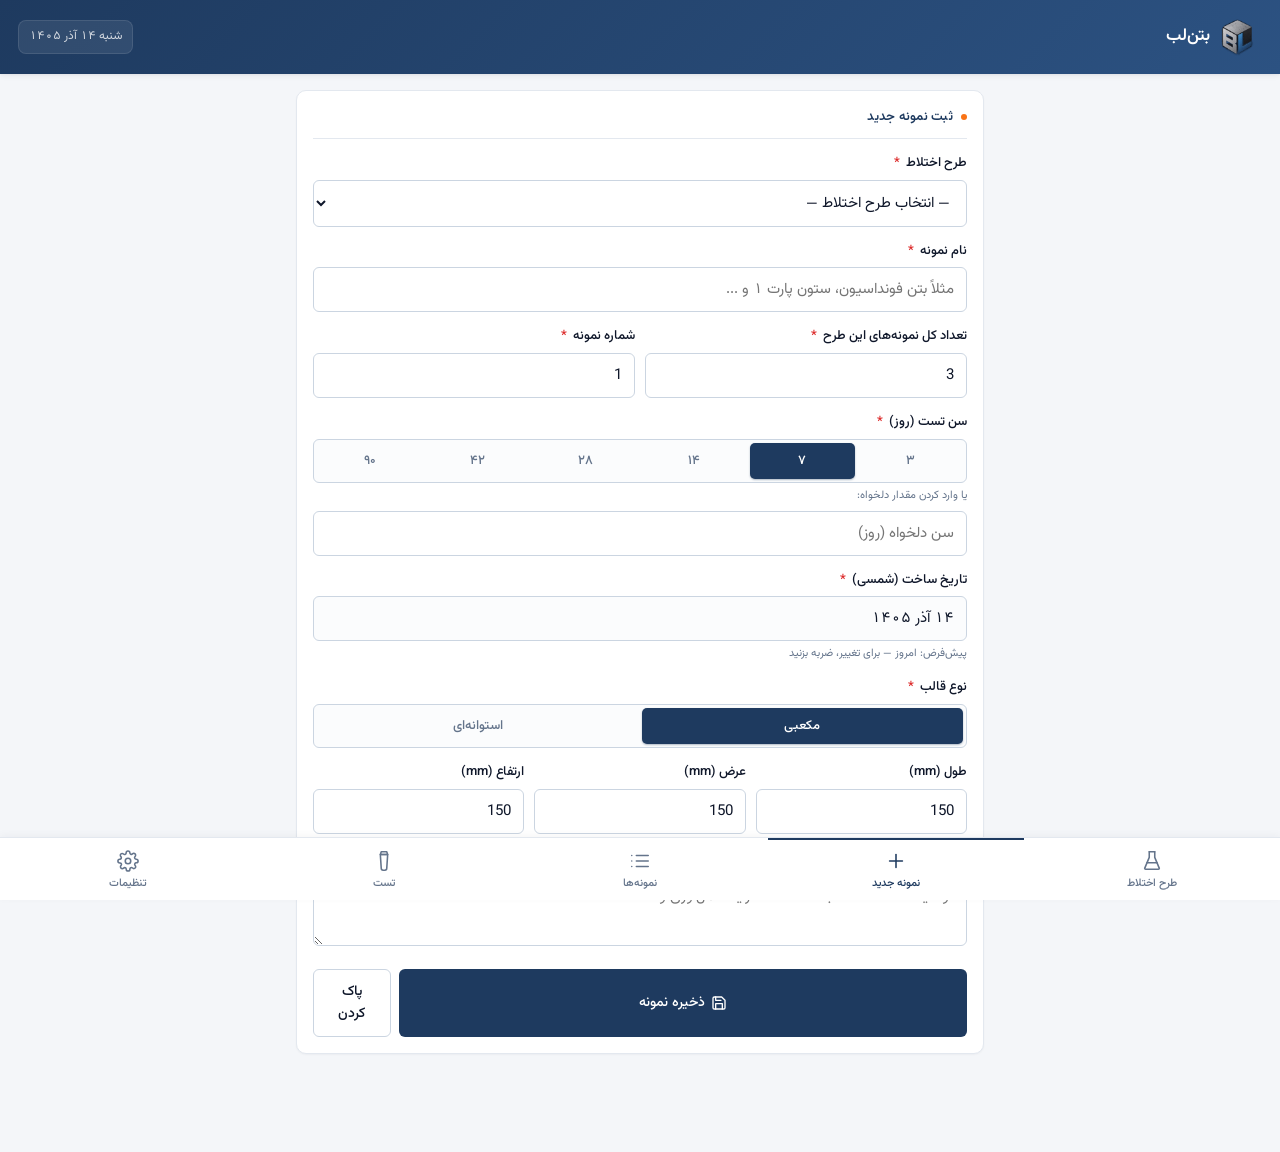
==== commit 212b417e: "Update cd path/to/betonlab-repo  git add . git commit -m "حذف سینک ابری، افزودن تب طرح اختلاط، تغ" ====
--- a/index.html
+++ b/index.html
@@ -75,13 +75,12 @@
     .app-header .row { display: flex; align-items: center; justify-content: space-between; gap: 12px; }
     .app-header .brand { display: flex; align-items: center; gap: 10px; }
     .app-header .brand-icon {
-      width: 36px; height: 36px; border-radius: 8px;
-      background: rgba(255,255,255,0.13);
+      width: 42px; height: 42px;
       display: grid; place-items: center;
-      border: 1px solid rgba(255,255,255,0.15);
-    }
+      flex-shrink: 0;
+    }
+    .app-header .brand-icon img { width: 100%; height: 100%; object-fit: contain; display: block; }
     .app-header h1 { margin: 0; font-size: 17px; font-weight: 600; letter-spacing: 0; }
-    .app-header .sub { font-size: 11px; opacity: 0.75; font-weight: 400; margin-top: 1px; }
     .app-header .today {
       font-size: 12px; opacity: 0.8; font-variant-numeric: tabular-nums;
       background: rgba(255,255,255,0.10); padding: 6px 10px; border-radius: 8px;
@@ -360,6 +359,8 @@
     @media (max-width: 380px) {
       .stats { grid-template-columns: repeat(2, 1fr); }
       .filters { grid-template-columns: 1fr 1fr; }
+      .nav button { font-size: 9.5px; padding-inline: 2px; }
+      .nav button svg { width: 19px; height: 19px; }
     }
   </style>
 </head>
@@ -369,13 +370,10 @@
   <div class="row">
     <div class="brand">
       <div class="brand-icon" aria-hidden="true">
-        <svg width="20" height="20" viewBox="0 0 24 24" fill="none" stroke="#fff" stroke-width="1.7" stroke-linecap="round" stroke-linejoin="round">
-          <path d="M3 7l9-4 9 4-9 4-9-4z"/><path d="M3 12l9 4 9-4"/><path d="M3 17l9 4 9-4"/>
-        </svg>
+        <img src="[data-uri]" alt="" />
       </div>
       <div>
         <h1>بتن‌لب</h1>
-        <div class="sub">by MOSTAFA AZIZI</div>
       </div>
     </div>
     <div class="today" id="todayLabel">—</div>
@@ -383,6 +381,96 @@
 </header>
 
 <div class="container">
+
+  <!-- VIEW: MIX DESIGN -->
+  <section id="view-mix" class="view">
+    <div class="card">
+      <div class="card-title"><span class="dot"></span> ثبت طرح اختلاط جدید</div>
+      <form id="mixForm" novalidate>
+        <div class="field">
+          <label>کد / نام طرح <span class="req">*</span></label>
+          <input class="input" id="m-code" type="text" placeholder="مثلاً D.2" required maxlength="40" />
+          <div class="hint">این کد باید یکتا باشد؛ در ثبت نمونه‌ها از همین لیست انتخاب می‌شود.</div>
+        </div>
+
+        <div class="field">
+          <label>تاریخ ثبت طرح (شمسی)</label>
+          <input class="input" id="m-regDate" type="text" readonly placeholder="انتخاب تاریخ" style="cursor:pointer;background:var(--surface-2)"/>
+        </div>
+
+        <div class="grid-2">
+          <div class="field">
+            <label>مقاومت هدف f'c (MPa)</label>
+            <input class="input" id="m-fc" type="number" min="0" step="0.1" placeholder="مثلاً 30"/>
+          </div>
+          <div class="field">
+            <label>سن طرح (روز)</label>
+            <input class="input" id="m-designAge" type="number" min="1" placeholder="مثلاً 28"/>
+          </div>
+        </div>
+
+        <div class="grid-2">
+          <div class="field">
+            <label>نسبت آب به سیمان (w/c)</label>
+            <input class="input" id="m-wc" type="number" min="0" step="0.01" placeholder="مثلاً 0.45"/>
+          </div>
+          <div class="field">
+            <label>اسلامپ هدف (mm)</label>
+            <input class="input" id="m-slump" type="number" min="0" step="1" placeholder="مثلاً 80"/>
+          </div>
+        </div>
+
+        <div class="grid-2">
+          <div class="field">
+            <label>عیار سیمان (kg/m³)</label>
+            <input class="input" id="m-cement" type="number" min="0" step="1" placeholder="مثلاً 350"/>
+          </div>
+          <div class="field">
+            <label>مقدار آب (kg/m³)</label>
+            <input class="input" id="m-water" type="number" min="0" step="1" placeholder="مثلاً 175"/>
+          </div>
+        </div>
+
+        <div class="grid-2">
+          <div class="field">
+            <label>شن — درشت‌دانه (kg/m³)</label>
+            <input class="input" id="m-coarseAgg" type="number" min="0" step="1" placeholder="مثلاً 1050"/>
+          </div>
+          <div class="field">
+            <label>ماسه — ریزدانه (kg/m³)</label>
+            <input class="input" id="m-fineAgg" type="number" min="0" step="1" placeholder="مثلاً 750"/>
+          </div>
+        </div>
+
+        <div class="grid-2">
+          <div class="field">
+            <label>نوع افزودنی (اختیاری)</label>
+            <input class="input" id="m-admixType" type="text" placeholder="مثلاً روان‌کننده"/>
+          </div>
+          <div class="field">
+            <label>مقدار/درصد افزودنی</label>
+            <input class="input" id="m-admixDosage" type="text" placeholder="مثلاً 1٪ وزن سیمان"/>
+          </div>
+        </div>
+
+        <div class="field">
+          <label>یادداشت (اختیاری)</label>
+          <textarea class="textarea" id="m-notes" placeholder="توضیحات تکمیلی طرح اختلاط" maxlength="500"></textarea>
+        </div>
+
+        <div class="btn-row">
+          <button type="submit" class="btn btn-primary btn-block" id="saveMixBtn">
+            <svg width="16" height="16" viewBox="0 0 24 24" fill="none" stroke="currentColor" stroke-width="2" stroke-linecap="round" stroke-linejoin="round"><path d="M19 21H5a2 2 0 01-2-2V5a2 2 0 012-2h11l5 5v11a2 2 0 01-2 2z"/><polyline points="17 21 17 13 7 13 7 21"/><polyline points="7 3 7 8 15 8"/></svg>
+            ذخیره طرح
+          </button>
+          <button type="button" class="btn btn-outline" id="resetMixFormBtn">پاک کردن</button>
+        </div>
+      </form>
+    </div>
+
+    <div class="card-title" style="padding:0 2px;border:0;margin-bottom:10px"><span class="dot"></span> طرح‌های اختلاط ثبت‌شده</div>
+    <div id="mixesList"></div>
+  </section>
 
   <!-- VIEW: REGISTER -->
   <section id="view-register" class="view active">
@@ -390,14 +478,17 @@
       <div class="card-title"><span class="dot"></span> ثبت نمونه جدید</div>
       <form id="sampleForm" novalidate>
         <div class="field">
-          <label>نام طرح <span class="req">*</span></label>
-          <input class="input" id="f-planName" type="text" placeholder="مثلاً D.2" required maxlength="40" />
+          <label>طرح اختلاط <span class="req">*</span></label>
+          <select class="select" id="f-planSelect"></select>
+          <input class="input" id="f-planName" type="text" placeholder="نام طرح را وارد کنید" maxlength="40" style="margin-top:8px;display:none" />
+          <div class="hint" id="planCustomHint" style="display:none">این نمونه به هیچ طرح اختلاط ثبت‌شده‌ای متصل نیست؛ فقط نام آن به‌صورت متن آزاد ذخیره می‌شود.</div>
         </div>
 
         <div class="field">
           <label>نام نمونه <span class="req">*</span></label>
           <input class="input" id="f-sampleName" type="text" placeholder="مثلاً بتن فونداسیون، ستون پارت ۱ و ..." required maxlength="50" />
         </div>
+
 
         <div class="grid-2">
           <div class="field">
@@ -644,7 +735,11 @@
 </div>
 
 <!-- Bottom navigation -->
-<nav class="nav" id="bottomNav">
+<nav class="nav" id="bottomNav" style="grid-template-columns:repeat(5, 1fr)">
+  <button data-view="mix">
+    <svg viewBox="0 0 24 24" fill="none" stroke="currentColor" stroke-linecap="round" stroke-linejoin="round"><path d="M9 2v6L4 20a1 1 0 001 1h14a1 1 0 001-1L15 8V2"/><path d="M9 2h6"/><path d="M6.5 14h11"/></svg>
+    طرح اختلاط
+  </button>
   <button data-view="register" class="active">
     <svg viewBox="0 0 24 24" fill="none" stroke="currentColor" stroke-linecap="round" stroke-linejoin="round"><line x1="12" y1="5" x2="12" y2="19"/><line x1="5" y1="12" x2="19" y2="12"/></svg>
     نمونه جدید
@@ -785,7 +880,7 @@
 
 /* ---------- IndexedDB Wrapper ---------- */
 const DB_NAME='betonlab_db';
-const DB_VER=2;
+const DB_VER=3;
 let _db=null;
 
 function openDB(){
@@ -802,6 +897,10 @@
       if(!db.objectStoreNames.contains('meta')){
         db.createObjectStore('meta', { keyPath:'key' });
       }
+      if(!db.objectStoreNames.contains('mixes')){
+        const mx = db.createObjectStore('mixes', { keyPath:'id', autoIncrement:true });
+        mx.createIndex('code','code',{unique:false});
+      }
     };
     req.onsuccess = ()=>{ _db=req.result; resolve(_db); };
     req.onerror = ()=> reject(req.error);
@@ -903,6 +1002,66 @@
   });
 }
 
+/* ---------- Mixes store (طرح‌های اختلاط) ---------- */
+async function dbAddMix(item){
+  if(!item.uid) item.uid = makeUid();
+  item.updatedAt = Date.now();
+  const db = await openDB();
+  return new Promise((res,rej)=>{
+    const tx = db.transaction('mixes','readwrite');
+    const r = tx.objectStore('mixes').add(item);
+    r.onsuccess = ()=> res(r.result);
+    r.onerror = ()=> rej(r.error);
+  });
+}
+async function dbPutMix(item, touch=true){
+  if(!item.uid) item.uid = makeUid();
+  if(touch) item.updatedAt = Date.now();
+  const db = await openDB();
+  return new Promise((res,rej)=>{
+    const tx = db.transaction('mixes','readwrite');
+    const r = tx.objectStore('mixes').put(item);
+    r.onsuccess = ()=> res(r.result);
+    r.onerror = ()=> rej(r.error);
+  });
+}
+async function dbGetMix(id){
+  const db = await openDB();
+  return new Promise((res,rej)=>{
+    const r = db.transaction('mixes','readonly').objectStore('mixes').get(id);
+    r.onsuccess = ()=> res(r.result);
+    r.onerror = ()=> rej(r.error);
+  });
+}
+async function dbAllMixes(){
+  const db = await openDB();
+  return new Promise((res,rej)=>{
+    const arr=[];
+    const r = db.transaction('mixes','readonly').objectStore('mixes').openCursor();
+    r.onsuccess = (e)=>{
+      const cur=e.target.result;
+      if(cur){ arr.push(cur.value); cur.continue(); } else res(arr);
+    };
+    r.onerror = ()=> rej(r.error);
+  });
+}
+async function dbDeleteMix(id){
+  const item = await dbGetMix(id);
+  if(item && item.uid) await addMixTombstone(item.uid);
+  const db = await openDB();
+  return new Promise((res,rej)=>{
+    const r = db.transaction('mixes','readwrite').objectStore('mixes').delete(id);
+    r.onsuccess = ()=> res();
+    r.onerror = ()=> rej(r.error);
+  });
+}
+async function addMixTombstone(uid){
+  const t = (await metaGet('mixTombstones')) || {};
+  t[uid] = Date.now();
+  await metaSet('mixTombstones', t);
+}
+async function getMixTombstones(){ return (await metaGet('mixTombstones')) || {}; }
+
 /* ---------- App State ---------- */
 const state = {
   view: 'register',
@@ -910,6 +1069,8 @@
   samples: [],
   filters: { plan:'', age:'', status:'' },
   currentTestSample: null,
+  mixes: [],
+  editingMixId: null,
 };
 
 /* ---------- UI Utilities ---------- */
@@ -939,6 +1100,8 @@
   $('#view-' + v).classList.add('active');
   $$('.nav button').forEach(b => b.classList.toggle('active', b.dataset.view===v));
   window.scrollTo({top:0, behavior:'smooth'});
+  if(v==='mix') renderMixList();
+  if(v==='register') populatePlanSelect();
   if(v==='list') renderList();
   if(v==='test') renderTestSelector();
   if(v==='settings'){ renderStorageInfo(); renderSyncPanel(); }
@@ -1144,10 +1307,199 @@
 const STATUS_LABEL = { wait:'در انتظار تست', ready:'آماده تست', done:'تست انجام شده' };
 const STATUS_CLASS = { wait:'badge-wait', ready:'badge-ready', done:'badge-done' };
 
+/* ============================================================
+ * طرح‌های اختلاط (Mix Designs)
+ * ============================================================ */
+async function loadMixes(){
+  state.mixes = await dbAllMixes();
+  state.mixes.sort((a,b)=> (b.createdAt||0) - (a.createdAt||0));
+}
+
+function setMixRegDate(j){
+  const el = $('#m-regDate');
+  el.value = jDateToPretty(j);
+  el.dataset.jy = j.jy; el.dataset.jm = j.jm; el.dataset.jd = j.jd;
+}
+function getMixRegDate(){
+  const el = $('#m-regDate');
+  if(!el.dataset.jy) return null;
+  return { jy:+el.dataset.jy, jm:+el.dataset.jm, jd:+el.dataset.jd };
+}
+$('#m-regDate').addEventListener('click', ()=>{
+  openJDatePicker(getMixRegDate(), (j)=> setMixRegDate(j));
+});
+
+function resetMixForm(){
+  state.editingMixId = null;
+  $('#m-code').value = '';
+  setMixRegDate(todayJ());
+  $('#m-fc').value = '';
+  $('#m-designAge').value = '';
+  $('#m-wc').value = '';
+  $('#m-slump').value = '';
+  $('#m-cement').value = '';
+  $('#m-water').value = '';
+  $('#m-coarseAgg').value = '';
+  $('#m-fineAgg').value = '';
+  $('#m-admixType').value = '';
+  $('#m-admixDosage').value = '';
+  $('#m-notes').value = '';
+  $('#saveMixBtn').innerHTML = `
+    <svg width="16" height="16" viewBox="0 0 24 24" fill="none" stroke="currentColor" stroke-width="2" stroke-linecap="round" stroke-linejoin="round"><path d="M19 21H5a2 2 0 01-2-2V5a2 2 0 012-2h11l5 5v11a2 2 0 01-2 2z"/><polyline points="17 21 17 13 7 13 7 21"/><polyline points="7 3 7 8 15 8"/></svg>
+    ذخیره طرح`;
+}
+$('#resetMixFormBtn').addEventListener('click', ()=>{
+  resetMixForm();
+  toast('فرم پاک شد');
+});
+
+function numOrNull(v){ v = parseFloat(toEn(v)); return isFinite(v) ? v : null; }
+
+$('#mixForm').addEventListener('submit', async (e)=>{
+  e.preventDefault();
+  const btn = $('#saveMixBtn');
+  if(btn.disabled) return; // جلوگیری از ثبت تکراری طرح در اثر دابل‌تپ
+  btn.disabled = true;
+  try{
+    const code = $('#m-code').value.trim();
+    if(!code){ toast('کد/نام طرح را وارد کنید','error'); return; }
+    const dup = state.mixes.find(m => m.uid !== state.editingMixId && m.code.trim().toLowerCase() === code.toLowerCase());
+    if(dup){ toast('این کد طرح قبلاً ثبت شده؛ کد دیگری انتخاب کنید','error'); return; }
+    const regDate = getMixRegDate() || todayJ();
+
+    const item = {
+      code,
+      regDate,
+      fc: numOrNull($('#m-fc').value),
+      designAge: numOrNull($('#m-designAge').value),
+      wc: numOrNull($('#m-wc').value),
+      slump: numOrNull($('#m-slump').value),
+      cement: numOrNull($('#m-cement').value),
+      water: numOrNull($('#m-water').value),
+      coarseAgg: numOrNull($('#m-coarseAgg').value),
+      fineAgg: numOrNull($('#m-fineAgg').value),
+      admixType: $('#m-admixType').value.trim(),
+      admixDosage: $('#m-admixDosage').value.trim(),
+      notes: $('#m-notes').value.trim(),
+      createdAt: Date.now(),
+    };
+
+    if(state.editingMixId != null){
+      const existing = state.mixes.find(m => m.uid === state.editingMixId);
+      const full = existing ? await dbGetMix(existing.id) : null;
+      if(full){
+        delete item.createdAt; // در ویرایش، تاریخ ایجاد اصلی طرح حفظ شود
+        Object.assign(full, item);
+        await dbPutMix(full);
+        toast('طرح اختلاط بروزرسانی شد','success');
+      }
+    } else {
+      await dbAddMix(item);
+      toast('طرح اختلاط ذخیره شد','success');
+    }
+    resetMixForm();
+    await loadMixes();
+    renderMixList();
+    populatePlanSelect();
+    scheduleAutoSync();
+  } finally {
+    btn.disabled = false;
+  }
+});
+
+function fillMixFormForEdit(m){
+  state.editingMixId = m.uid;
+  $('#m-code').value = m.code || '';
+  setMixRegDate(m.regDate || todayJ());
+  $('#m-fc').value = m.fc ?? '';
+  $('#m-designAge').value = m.designAge ?? '';
+  $('#m-wc').value = m.wc ?? '';
+  $('#m-slump').value = m.slump ?? '';
+  $('#m-cement').value = m.cement ?? '';
+  $('#m-water').value = m.water ?? '';
+  $('#m-coarseAgg').value = m.coarseAgg ?? '';
+  $('#m-fineAgg').value = m.fineAgg ?? '';
+  $('#m-admixType').value = m.admixType || '';
+  $('#m-admixDosage').value = m.admixDosage || '';
+  $('#m-notes').value = m.notes || '';
+  $('#saveMixBtn').innerHTML = `
+    <svg width="16" height="16" viewBox="0 0 24 24" fill="none" stroke="currentColor" stroke-width="2" stroke-linecap="round" stroke-linejoin="round"><path d="M12 20h9"/><path d="M16.5 3.5a2.121 2.121 0 013 3L7 19l-4 1 1-4 12.5-12.5z"/></svg>
+    بروزرسانی طرح`;
+  toast('در حالت ویرایش طرح');
+  window.scrollTo({top:0, behavior:'smooth'});
+}
+
+async function handleMixAction(act, uid){
+  const m = state.mixes.find(x => x.uid === uid);
+  if(!m) return;
+  if(act === 'edit'){
+    fillMixFormForEdit(m);
+  } else if(act === 'delete'){
+    const usedCount = state.samples.filter(s => s.planMixUid === m.uid).length;
+    const warn = usedCount ? `\n(${usedCount} نمونه به این طرح متصل است؛ نام طرح در آن نمونه‌ها بدون تغییر باقی می‌ماند اما دیگر به این رکورد لینک نخواهد بود.)` : '';
+    if(!confirm(`طرح «${m.code}» حذف شود؟${warn}`)) return;
+    await dbDeleteMix(m.id);
+    toast('طرح اختلاط حذف شد','success');
+    await loadMixes();
+    renderMixList();
+    populatePlanSelect();
+    scheduleAutoSync();
+  }
+}
+
+function renderMixList(){
+  const wrap = $('#mixesList');
+  if(!wrap) return;
+  if(!state.mixes.length){
+    wrap.innerHTML = `
+      <div class="empty">
+        <svg width="60" height="60" viewBox="0 0 24 24" fill="none" stroke="currentColor" stroke-width="1.4" stroke-linecap="round" stroke-linejoin="round"><path d="M9 2v6L4 20a1 1 0 001 1h14a1 1 0 001-1L15 8V2"/><path d="M9 2h6"/><path d="M6.5 14h11"/></svg>
+        <div class="title">هنوز طرح اختلاطی ثبت نشده</div>
+        <div>از فرم بالا شروع کنید</div>
+      </div>`;
+    return;
+  }
+  wrap.innerHTML = state.mixes.map(m => {
+    const sampleCount = state.samples.filter(s => s.planMixUid === m.uid).length;
+    const specs = [];
+    if(m.fc) specs.push(`f'c: ${toFa(m.fc)} MPa`);
+    if(m.designAge) specs.push(`سن: ${toFa(m.designAge)} روز`);
+    if(m.wc) specs.push(`w/c: ${toFa(m.wc)}`);
+    if(m.slump) specs.push(`اسلامپ: ${toFa(m.slump)} mm`);
+    if(m.cement) specs.push(`سیمان: ${toFa(m.cement)} kg/m³`);
+    if(m.water) specs.push(`آب: ${toFa(m.water)} kg/m³`);
+    if(m.coarseAgg) specs.push(`شن: ${toFa(m.coarseAgg)} kg/m³`);
+    if(m.fineAgg) specs.push(`ماسه: ${toFa(m.fineAgg)} kg/m³`);
+    if(m.admixType) specs.push(`افزودنی: ${escapeHtml(m.admixType)}${m.admixDosage ? ' ('+escapeHtml(m.admixDosage)+')' : ''}`);
+    return `
+      <div class="sample">
+        <div class="sample-head">
+          <div>
+            <div class="sample-title">${escapeHtml(m.code)}</div>
+            <div class="sample-sub">${m.regDate ? jDateToPretty(m.regDate) : ''} • ${toFa(sampleCount)} نمونه مرتبط</div>
+          </div>
+          <span class="tag">طرح اختلاط</span>
+        </div>
+        ${specs.length ? `<div class="muted" style="line-height:1.9">${specs.join(' • ')}</div>` : '<div class="muted">جزئیات فنی ثبت نشده</div>'}
+        ${m.notes ? `<div style="margin-top:8px"><div class="muted" style="font-size:12px">یادداشت</div><div style="font-size:13px">${escapeHtml(m.notes)}</div></div>` : ''}
+        <div class="sample-actions" style="margin-top:10px">
+          <button class="btn btn-outline btn-sm" data-mix-act="edit" data-uid="${escapeAttr(m.uid)}">ویرایش</button>
+          <button class="btn btn-danger btn-sm" data-mix-act="delete" data-uid="${escapeAttr(m.uid)}">حذف</button>
+        </div>
+      </div>`;
+  }).join('');
+  $$('#mixesList [data-mix-act]').forEach(btn=>{
+    btn.addEventListener('click', ()=> handleMixAction(btn.dataset.mixAct, btn.dataset.uid));
+  });
+}
+
 /* ---------- Form: Register / Edit ---------- */
 function resetForm(){
   state.editingId = null;
+  populatePlanSelect();
+  $('#f-planSelect').value = '';
   $('#f-planName').value = '';
+  updatePlanFieldUI();
   $('#f-sampleName').value = '';
   $('#f-totalCount').value = 3;
   $('#f-sampleNo').value = 1;
@@ -1186,6 +1538,28 @@
   $('#cylDims').style.display = mold==='cylinder' ? 'grid' : 'none';
 }
 
+/* ---------- اتصال «نام طرح» در فرم نمونه به لیست طرح‌های اختلاط ثبت‌شده ---------- */
+function populatePlanSelect(){
+  const sel = $('#f-planSelect');
+  if(!sel) return;
+  const cur = sel.value;
+  const opts = ['<option value="">— انتخاب طرح اختلاط —</option>'];
+  state.mixes.slice()
+    .sort((a,b)=> (a.code||'').localeCompare(b.code||'', 'fa'))
+    .forEach(m => opts.push(`<option value="${escapeAttr(m.uid)}">${escapeHtml(m.code)}</option>`));
+  opts.push('<option value="__custom__">سایر / بدون طرح اختلاط (وارد دستی نام)</option>');
+  sel.innerHTML = opts.join('');
+  if(cur && Array.from(sel.options).some(o => o.value === cur)) sel.value = cur;
+  updatePlanFieldUI();
+}
+function updatePlanFieldUI(){
+  const val = $('#f-planSelect').value;
+  const isCustom = val === '__custom__';
+  $('#f-planName').style.display = isCustom ? 'block' : 'none';
+  $('#planCustomHint').style.display = isCustom ? 'block' : 'none';
+}
+$('#f-planSelect').addEventListener('change', updatePlanFieldUI);
+
 $$('#ageSeg button').forEach(b => b.addEventListener('click', ()=>{
   $$('#ageSeg button').forEach(x=>x.classList.remove('active'));
   b.classList.add('active');
@@ -1215,7 +1589,23 @@
 
 $('#sampleForm').addEventListener('submit', async (e)=>{
   e.preventDefault();
-  const planName = $('#f-planName').value.trim();
+  const btn = $('#saveSampleBtn');
+  if(btn.disabled) return; // جلوگیری از ثبت تکراری در اثر دابل‌تپ/دابل‌کلیک روی موبایل
+  btn.disabled = true;
+  try{
+  const planSelectVal = $('#f-planSelect').value;
+  let planName, planMixUid = null;
+  if(planSelectVal === '__custom__'){
+    planName = $('#f-planName').value.trim();
+    if(!planName){ toast('نام طرح را وارد کنید','error'); return; }
+  } else if(planSelectVal){
+    const mix = state.mixes.find(mm => mm.uid === planSelectVal);
+    if(!mix){ toast('طرح انتخابی معتبر نیست؛ دوباره انتخاب کنید','error'); return; }
+    planName = mix.code;
+    planMixUid = mix.uid;
+  } else {
+    toast('یک طرح اختلاط را انتخاب کنید یا گزینه «سایر» را بزنید','error'); return;
+  }
   const sampleName = $('#f-sampleName').value.trim();
   const totalCount = +toEn($('#f-totalCount').value);
   const sampleNo = +toEn($('#f-sampleNo').value);
@@ -1224,7 +1614,6 @@
   const moldType = $('#f-moldType').value;
   const notes = $('#f-notes').value.trim();
 
-  if(!planName){ toast('نام طرح را وارد کنید','error'); return; }
   if(!sampleName){ toast('نام نمونه را وارد کنید','error'); return; }
   if(!(totalCount>=1) || !(sampleNo>=1)){ toast('تعداد نمونه‌ها معتبر نیست','error'); return; }
   if(sampleNo > totalCount){ toast('شماره نمونه از تعداد کل بیشتر است','error'); return; }
@@ -1243,7 +1632,7 @@
   }
 
   const item = {
-    planName, sampleName, totalCount, sampleNo, testAge,
+    planName, planMixUid, sampleName, totalCount, sampleNo, testAge,
     buildDate, moldType, dims, notes,
     createdAt: Date.now(),
   };
@@ -1251,6 +1640,7 @@
   if(state.editingId != null){
     const existing = await dbGet(state.editingId);
     if(existing){
+      delete item.createdAt; // در حالت ویرایش نباید تاریخ ایجاد اصلی نمونه بازنویسی شود (وگرنه ترتیب لیست به‌هم می‌ریزد)
       Object.assign(existing, item);
       await dbPut(existing);
       toast('نمونه بروزرسانی شد','success');
@@ -1263,6 +1653,9 @@
   await loadSamples();
   scheduleAutoSync();
   switchView('list');
+  } finally {
+    btn.disabled = false;
+  }
 });
 
 /* ---------- Load / Render Samples ---------- */
@@ -1287,6 +1680,29 @@
 }
 function escapeHtml(s){ return String(s).replace(/[&<>"']/g, c=>({'&':'&amp;','<':'&lt;','>':'&gt;','"':'&quot;',"'":'&#39;'}[c])); }
 function escapeAttr(s){ return escapeHtml(s); }
+
+/* ---------- Base64 (Unicode-safe) — برای جلوگیری از تداخل متن آزاد کاربر (یادداشت و ...)
+ * با مارکرهای متنی فایل پشتیبان/سینک (##END## و ...). داده‌ی JSON قبل از قرارگیری
+ * بین مارکرها به Base64 تبدیل می‌شود تا هیچ دنباله‌ی کاراکتری نتواند پارسر را بشکند. */
+function b64EncodeUnicode(str){
+  const bytes = new TextEncoder().encode(str);
+  let binary = '';
+  bytes.forEach(b => binary += String.fromCharCode(b));
+  return btoa(binary);
+}
+function b64DecodeUnicode(b64){
+  const binary = atob(b64);
+  const bytes = new Uint8Array(binary.length);
+  for(let i=0; i<binary.length; i++) bytes[i] = binary.charCodeAt(i);
+  return new TextDecoder().decode(bytes);
+}
+/* پارس یک بلوک JSON از فایل پشتیبان/سینک: ابتدا فرض می‌کند Base64 است (فرمت جدید)،
+ * و در صورت شکست، به‌عنوان JSON خام تلاش می‌کند (سازگاری با فایل‌های قدیمی‌تر). */
+function parseBackupBlob(raw){
+  raw = String(raw).trim();
+  try { return JSON.parse(b64DecodeUnicode(raw)); }
+  catch(e){ return JSON.parse(raw); }
+}
 
 function renderStats(list){
   const total = list.length;
@@ -1421,7 +1837,15 @@
 
 function fillFormForEdit(s){
   state.editingId = s.id;
-  $('#f-planName').value = s.planName;
+  populatePlanSelect();
+  if(s.planMixUid && state.mixes.some(m => m.uid === s.planMixUid)){
+    $('#f-planSelect').value = s.planMixUid;
+    $('#f-planName').value = '';
+  } else {
+    $('#f-planSelect').value = '__custom__';
+    $('#f-planName').value = s.planName || '';
+  }
+  updatePlanFieldUI();
   $('#f-sampleName').value = s.sampleName || '';
   $('#f-totalCount').value = s.totalCount;
   $('#f-sampleNo').value = s.sampleNo;
@@ -1590,6 +2014,10 @@
 }
 
 $('#saveTestBtn').addEventListener('click', async ()=>{
+  const btn = $('#saveTestBtn');
+  if(btn.disabled) return; // جلوگیری از ثبت تکراری نتیجه‌ی تست در اثر دابل‌تپ
+  btn.disabled = true;
+  try{
   const s = state.currentTestSample;
   if(!s){ toast('نمونه‌ای انتخاب نشده','error'); return; }
   const force = parseFloat(toEn($('#t-force').value));
@@ -1620,10 +2048,14 @@
   await loadSamples();
   scheduleAutoSync();
   switchView('list');
+  } finally {
+    btn.disabled = false;
+  }
 });
 
 /* ---------- Export / Import TXT ---------- */
-function buildTxt(samples){
+function buildTxt(samples, mixes){
+  mixes = mixes || [];
   const lines = [];
   lines.push('═══════════════════════════════════════════════');
   lines.push('           گزارش نمونه‌های بتن — بتن‌لب');
@@ -1631,7 +2063,30 @@
   lines.push('═══════════════════════════════════════════════');
   lines.push('تاریخ خروجی: ' + jDateToPretty(todayJ()));
   lines.push('تعداد نمونه‌ها: ' + samples.length);
+  lines.push('تعداد طرح‌های اختلاط: ' + mixes.length);
   lines.push('');
+  if(mixes.length){
+    lines.push('═══════════════════════════════════════════════');
+    lines.push('                 طرح‌های اختلاط ثبت‌شده');
+    lines.push('═══════════════════════════════════════════════');
+    mixes.forEach((m, i)=>{
+      lines.push('───────────────────────────────────────────────');
+      lines.push(`طرح ${i+1}  |  کد: ${m.code}`);
+      lines.push('───────────────────────────────────────────────');
+      if(m.regDate) lines.push('تاریخ ثبت:      ' + jDateToString(m.regDate));
+      if(m.fc)       lines.push("مقاومت هدف f'c: " + m.fc + ' MPa');
+      if(m.designAge)lines.push('سن طرح:         ' + m.designAge + ' روز');
+      if(m.wc)       lines.push('نسبت آب/سیمان:  ' + m.wc);
+      if(m.slump)    lines.push('اسلامپ هدف:     ' + m.slump + ' mm');
+      if(m.cement)   lines.push('عیار سیمان:     ' + m.cement + ' kg/m³');
+      if(m.water)    lines.push('مقدار آب:        ' + m.water + ' kg/m³');
+      if(m.coarseAgg)lines.push('شن (درشت‌دانه): ' + m.coarseAgg + ' kg/m³');
+      if(m.fineAgg)  lines.push('ماسه (ریزدانه): ' + m.fineAgg + ' kg/m³');
+      if(m.admixType)lines.push('افزودنی:        ' + m.admixType + (m.admixDosage ? ' — ' + m.admixDosage : ''));
+      if(m.notes)    lines.push('یادداشت:        ' + m.notes);
+      lines.push('');
+    });
+  }
   samples.forEach((s, i) => {
     const st = computeStatus(s);
     lines.push('───────────────────────────────────────────────');
@@ -1670,7 +2125,10 @@
   lines.push('═══════════════════════════════════════════════');
   lines.push('── DATA ── (برای بازیابی، این بخش را دست‌نخورده بگذارید)');
   lines.push('##BETONLAB_JSON##');
-  lines.push(JSON.stringify(samples));
+  lines.push(b64EncodeUnicode(JSON.stringify(samples)));
+  lines.push('##END##');
+  lines.push('##BETONLAB_MIXES##');
+  lines.push(b64EncodeUnicode(JSON.stringify(mixes)));
   lines.push('##END##');
   return lines.join('\n');
 }
@@ -1972,8 +2430,9 @@
 
 $('#exportBtn').addEventListener('click', async ()=>{
   const list = await dbAll();
-  if(list.length === 0){ toast('نمونه‌ای برای خروجی وجود ندارد','error'); return; }
-  const txt = buildTxt(list);
+  const mixList = await dbAllMixes();
+  if(list.length === 0 && mixList.length === 0){ toast('داده‌ای برای خروجی وجود ندارد','error'); return; }
+  const txt = buildTxt(list, mixList);
   const blob = new Blob(['\uFEFF' + txt], { type: 'text/plain;charset=utf-8' });
   const t = todayJ();
   const name = `betonlab-${t.jy}${pad2(t.jm)}${pad2(t.jd)}.txt`;
@@ -1991,114 +2450,34 @@
   const text = await file.text();
   e.target.value = '';
   const m = text.match(/##BETONLAB_JSON##\s*([\s\S]*?)\s*##END##/);
-  if(!m){ toast('فرمت فایل معتبر نیست','error'); return; }
-  let data;
-  try { data = JSON.parse(m[1]); } catch(err){ toast('خطا در خواندن داده‌ها','error'); return; }
-  if(!Array.isArray(data)){ toast('داده معتبر نیست','error'); return; }
-  if(!confirm(`${data.length} رکورد ادغام می‌شود (رکوردهای تکراری بروزرسانی می‌شوند). ادامه؟`)) return;
+  const mm = text.match(/##BETONLAB_MIXES##\s*([\s\S]*?)\s*##END##/);
+  if(!m && !mm){ toast('فرمت فایل معتبر نیست','error'); return; }
+  let data = [];
+  if(m){ try { data = parseBackupBlob(m[1]); } catch(err){ toast('خطا در خواندن داده‌ها','error'); return; } }
+  let mixData = [];
+  if(mm){ try { mixData = parseBackupBlob(mm[1]); } catch(err){ toast('خطا در خواندن داده‌های طرح اختلاط','error'); return; } }
+  if(!Array.isArray(data)) data = [];
+  if(!Array.isArray(mixData)) mixData = [];
+  if(!confirm(`${data.length} نمونه و ${mixData.length} طرح اختلاط ادغام می‌شود (رکوردهای تکراری بروزرسانی می‌شوند). ادامه؟`)) return;
   const tm = text.match(/##BETONLAB_TOMBSTONES##\s*([\s\S]*?)\s*##END##/);
   let remoteTombs = {};
-  if(tm){ try { remoteTombs = JSON.parse(tm[1]); } catch {} }
+  if(tm){ try { remoteTombs = parseBackupBlob(tm[1]); } catch {} }
+  const mtm = text.match(/##BETONLAB_MIX_TOMBSTONES##\s*([\s\S]*?)\s*##END##/);
+  let remoteMixTombs = {};
+  if(mtm){ try { remoteMixTombs = parseBackupBlob(mtm[1]); } catch {} }
   const n = await mergeRemote(data, remoteTombs);
-  toast(`بازیابی انجام شد • ${toFa(n)} تغییر`,'success');
+  const nMix = await mergeRemoteMixes(mixData, remoteMixTombs);
+  toast(`بازیابی انجام شد • ${toFa(n+nMix)} تغییر`,'success');
   renderList();
   renderStorageInfo();
   scheduleAutoSync();
 });
 
 /* ============================================================
- * HYBRID SYNC ENGINE (CLOUD & FILE SYNC)
- * پشتیبانی کامل از همگام‌سازی ابری و همگام‌سازی محلی با فایل
+ * LOCAL FILE SYNC ENGINE
+ * همگام‌سازی محلی با فایل متنی (مثلاً داخل Google Drive/OneDrive)
  * ============================================================ */
 
-/* --- 1. CLOUD SYNC ENGINE (Works on ALL devices including iOS & Android) --- */
-const CLOUD = {
-  key: null,
-  bucketUrl: 'https://kvdb.io/2CbyvCAsu9vskD9wS42nky', // Free managed bucket
-  busy: false,
-};
-
-function generateSyncCode() {
-  const chars = 'ABCDEFGHJKLMNPQRSTUVWXYZ23456789';
-  let code = '';
-  for(let i=0; i<6; i++) {
-    code += chars.charAt(Math.floor(Math.random() * chars.length));
-  }
-  return code;
-}
-
-async function cloudPush(silent) {
-  if(!CLOUD.key) return false;
-  if(CLOUD.busy) return false;
-  CLOUD.busy = true;
-  try {
-    const payload = await buildSyncPayload();
-    const res = await fetch(`${CLOUD.bucketUrl}/${CLOUD.key}`, {
-      method: 'PUT',
-      headers: { 'Content-Type': 'text/plain;charset=utf-8' },
-      body: payload
-    });
-    if(!res.ok) throw new Error('Network response not ok');
-    await metaSet('cloudLastSync', Date.now());
-    if(!silent) toast('در ابر ذخیره شد','success');
-    renderSyncPanel();
-    return true;
-  } catch(err) {
-    console.warn('cloud push failed', err);
-    if(!silent) toast('خطا در ارتباط با سرور ابری','error');
-    return false;
-  } finally { CLOUD.busy = false; }
-}
-
-async function cloudPull(silent) {
-  if(!CLOUD.key) return 0;
-  try {
-    const res = await fetch(`${CLOUD.bucketUrl}/${CLOUD.key}`);
-    if(res.status === 404) return 0; // Brand new key
-    if(!res.ok) throw new Error('Network response not ok');
-    const text = await res.text();
-    const m = text.match(/##BETONLAB_JSON##\s*([\s\S]*?)\s*##END##/);
-    if(!m) return 0;
-    let remote = [];
-    try { remote = JSON.parse(m[1]); } catch { return 0; }
-
-    const tm = text.match(/##BETONLAB_TOMBSTONES##\s*([\s\S]*?)\s*##END##/);
-    let remoteTombs = {};
-    if(tm){ try { remoteTombs = JSON.parse(tm[1]); } catch {} }
-
-    const changed = await mergeRemote(remote, remoteTombs);
-    await metaSet('cloudLastSync', Date.now());
-    renderSyncPanel();
-    return changed;
-  } catch(err) {
-    console.warn('cloud pull failed', err);
-    if(!silent) toast('خطا در دریافت از ابر','error');
-    return 0;
-  }
-}
-
-async function cloudConnect(code) {
-  code = toEn(code).toUpperCase().trim();
-  if(code.length !== 6) { toast('کد همگام‌سازی باید ۶ رقم باشد','error'); return; }
-  CLOUD.key = code;
-  await metaSet('cloudSyncKey', code);
-  toast('در حال اتصال به سرور...');
-  const n = await cloudPull(false);
-  await cloudPush(true);
-  toast(`متصل شد • ${toFa(n)} تغییر ادغام شد`,'success');
-  renderSyncPanel();
-}
-
-async function cloudDisconnect() {
-  CLOUD.key = null;
-  await metaDel('cloudSyncKey');
-  await metaDel('cloudLastSync');
-  toast('اتصال ابری قطع شد');
-  renderSyncPanel();
-}
-
-
-/* --- 2. LOCAL FILE SYNC ENGINE (Works on Laptop Chrome/Edge) --- */
 const SYNC = {
   handle: null,
   supported: (typeof window.showSaveFilePicker === 'function' && typeof window.showOpenFilePicker === 'function'),
@@ -2143,7 +2522,7 @@
     await metaSet('syncHandle', handle);
     const n = await syncPull(true);
     await syncPush(true);
-    toast(`متصل شد • ${toFa(n)} نمونه دریافت شد`,'success');
+    toast(`متصل شد • ${toFa(n)} تغییر دریافت شد`,'success');
     renderSyncPanel();
   } catch(err){
     if(err.name !== 'AbortError') toast('خطا در باز کردن فایل','error');
@@ -2160,13 +2539,18 @@
 
 async function buildSyncPayload(){
   const samples = await dbAll();
+  const mixes = await dbAllMixes();
   const tombstones = await getTombstones();
-  const clean = samples.map(s => { const c = {...s}; delete c.id; return c; });
-  const body = buildTxt(samples);
+  const mixTombstones = await getMixTombstones();
+  const cleanSamples = samples.map(s => { const c = {...s}; delete c.id; return c; });
+  const cleanMixes = mixes.map(m => { const c = {...m}; delete c.id; return c; });
+  const body = buildTxt(samples, mixes);
   const head = body.split('##BETONLAB_JSON##')[0];
   return head +
-    '##BETONLAB_JSON##\n' + JSON.stringify(clean) + '\n##END##\n' +
-    '##BETONLAB_TOMBSTONES##\n' + JSON.stringify(tombstones) + '\n##END##\n' +
+    '##BETONLAB_JSON##\n' + b64EncodeUnicode(JSON.stringify(cleanSamples)) + '\n##END##\n' +
+    '##BETONLAB_TOMBSTONES##\n' + b64EncodeUnicode(JSON.stringify(tombstones)) + '\n##END##\n' +
+    '##BETONLAB_MIXES##\n' + b64EncodeUnicode(JSON.stringify(cleanMixes)) + '\n##END##\n' +
+    '##BETONLAB_MIX_TOMBSTONES##\n' + b64EncodeUnicode(JSON.stringify(mixTombstones)) + '\n##END##\n' +
     '##SYNCED_AT##' + Date.now() + '##\n';
 }
 
@@ -2175,7 +2559,6 @@
   if(SYNC.busy) return false;
   SYNC.busy = true;
   try {
-    // Only verify permission if we have a user gesture or queryPermission is true
     const hasPerm = (await SYNC.handle.queryPermission({mode:'readwrite'})) === 'granted';
     if(!hasPerm && silent) return false; // Don't interrupt in bg
     if(!(await verifyPermission(SYNC.handle, true))){
@@ -2211,13 +2594,22 @@
     const m = text.match(/##BETONLAB_JSON##\s*([\s\S]*?)\s*##END##/);
     if(!m){ if(!silent) toast('فایل خالی یا نامعتبر است'); return 0; }
     let remote = [];
-    try { remote = JSON.parse(m[1]); } catch { if(!silent) toast('خطا در خواندن داده','error'); return 0; }
+    try { remote = parseBackupBlob(m[1]); } catch { if(!silent) toast('خطا در خواندن داده','error'); return 0; }
 
     const tm = text.match(/##BETONLAB_TOMBSTONES##\s*([\s\S]*?)\s*##END##/);
     let remoteTombs = {};
-    if(tm){ try { remoteTombs = JSON.parse(tm[1]); } catch {} }
-
-    const changed = await mergeRemote(remote, remoteTombs);
+    if(tm){ try { remoteTombs = parseBackupBlob(tm[1]); } catch {} }
+
+    const mm = text.match(/##BETONLAB_MIXES##\s*([\s\S]*?)\s*##END##/);
+    let remoteMixes = [];
+    if(mm){ try { remoteMixes = parseBackupBlob(mm[1]); } catch {} }
+
+    const mtm = text.match(/##BETONLAB_MIX_TOMBSTONES##\s*([\s\S]*?)\s*##END##/);
+    let remoteMixTombs = {};
+    if(mtm){ try { remoteMixTombs = parseBackupBlob(mtm[1]); } catch {} }
+
+    let changed = await mergeRemote(remote, remoteTombs);
+    changed += await mergeRemoteMixes(remoteMixes, remoteMixTombs);
     await metaSet('lastSync', Date.now());
     renderSyncPanel();
     return changed;
@@ -2276,16 +2668,60 @@
   return changed;
 }
 
-/* --- 3. HYBRID CONTROLLERS --- */
+async function mergeRemoteMixes(remote, remoteTombs){
+  const local = await dbAllMixes();
+  const localByUid = new Map();
+  local.forEach(m => { if(m.uid) localByUid.set(m.uid, m); });
+
+  const localTombs = await getMixTombstones();
+  const allTombs = { ...localTombs };
+  for(const [uid, ts] of Object.entries(remoteTombs || {})){
+    if(!allTombs[uid] || allTombs[uid] < ts) allTombs[uid] = ts;
+  }
+  await metaSet('mixTombstones', allTombs);
+
+  let changed = 0;
+
+  for(const r of (remote || [])){
+    if(!r.uid){ r.uid = makeUid(); }
+    const tomb = allTombs[r.uid];
+    if(tomb && tomb >= (r.updatedAt || 0)) continue;
+    const l = localByUid.get(r.uid);
+    if(!l){
+      const copy = {...r}; delete copy.id;
+      await dbPutMix(copy, false);
+      changed++;
+    } else if((r.updatedAt || 0) > (l.updatedAt || 0)){
+      const copy = {...r, id: l.id};
+      await dbPutMix(copy, false);
+      changed++;
+    }
+  }
+
+  for(const l of local){
+    const tomb = allTombs[l.uid];
+    if(tomb && tomb >= (l.updatedAt || 0)){
+      const db = await openDB();
+      await new Promise(res=>{
+        const r = db.transaction('mixes','readwrite').objectStore('mixes').delete(l.id);
+        r.onsuccess = ()=> res(); r.onerror = ()=> res();
+      });
+      changed++;
+    }
+  }
+
+  await loadMixes();
+  if(state.view === 'mix') renderMixList();
+  populatePlanSelect();
+  return changed;
+}
+
+/* --- کنترل‌کننده‌ی همگام‌سازی --- */
 /* Auto-sync toggle state (persisted in IndexedDB meta) */
 let autoSyncEnabled = true;
 
 async function syncNow(silent){
   let changed = 0;
-  if(CLOUD.key){
-    changed += await cloudPull(silent);
-    await cloudPush(true);
-  }
   if(SYNC.handle){
     const hasPerm = (await SYNC.handle.queryPermission({mode:'readwrite'})) === 'granted';
     if(hasPerm || !silent) {
@@ -2293,7 +2729,7 @@
       await syncPush(true);
     }
   }
-  if(!silent && (CLOUD.key || SYNC.handle)) {
+  if(!silent && SYNC.handle) {
     toast(changed > 0 ? `همگام‌سازی شد • ${toFa(changed)} تغییر جدید` : 'بروزرسانی شد • تغییری یافت نشد','success');
   }
 }
@@ -2302,15 +2738,11 @@
   if(!autoSyncEnabled) return;
   clearTimeout(SYNC.autoTimer);
   SYNC.autoTimer = setTimeout(async ()=>{
-    if(CLOUD.key) await cloudPush(true);
     if(SYNC.handle) await syncPush(true);
   }, 1200);
 }
 
 async function restoreSyncSettings(){
-  const key = await metaGet('cloudSyncKey');
-  if(key) CLOUD.key = key;
-
   const auto = await metaGet('autoSyncEnabled');
   if(auto === false) autoSyncEnabled = false;
 
@@ -2330,28 +2762,19 @@
   await syncNow(true);
 }
 
-/* --- 4. RENDER SYNC PANEL --- */
-let activeSyncTab = 'cloud'; // cloud or file
-
+/* --- نمایش پنل همگام‌سازی --- */
 async function renderSyncPanel(){
   const el = $('#syncPanel');
   if(!el) return;
 
-  const cloudLast = await metaGet('cloudLastSync');
-  const cloudLastStr = cloudLast ? new Date(cloudLast).toLocaleTimeString('fa-IR') + ' ' + new Date(cloudLast).toLocaleDateString('fa-IR') : '—';
-
   const fileLast = await metaGet('lastSync');
   const fileLastStr = fileLast ? new Date(fileLast).toLocaleTimeString('fa-IR') + ' ' + new Date(fileLast).toLocaleDateString('fa-IR') : '—';
 
   el.innerHTML = `
-    <div class="segmented" id="syncTabSeg" style="margin-bottom:14px">
-      <button type="button" data-tab="cloud" class="${activeSyncTab==='cloud'?'active':''}">همگام‌سازی ابری (موبایل و لپ‌تاپ)</button>
-      <button type="button" data-tab="file" class="${activeSyncTab==='file'?'active':''}">فایل محلی (مخصوص لپ‌تاپ)</button>
-    </div>
     <div class="auto-sync-row">
       <div>
         <div style="font-size:13px;font-weight:600">همگام‌سازی خودکار</div>
-        <div class="muted" style="font-size:11px">ذخیره لحظه‌ای بعد از هر تغییر + مرور پس‌زمینه هر ۶۰ ثانیه</div>
+        <div class="muted" style="font-size:11px">ذخیره لحظه‌ای در فایل متصل، بعد از هر تغییر</div>
       </div>
       <label class="switch">
         <input type="checkbox" id="autoSyncToggle" ${autoSyncEnabled ? 'checked' : ''} />
@@ -2361,15 +2784,6 @@
     <div id="syncTabContent"></div>
   `;
 
-  // Attach Tab Switch events
-  $$('#syncTabSeg button').forEach(b => {
-    b.onclick = () => {
-      activeSyncTab = b.dataset.tab;
-      renderSyncPanel();
-    };
-  });
-
-  // Auto-sync toggle
   $('#autoSyncToggle').onchange = async (e) => {
     autoSyncEnabled = e.target.checked;
     await metaSet('autoSyncEnabled', autoSyncEnabled);
@@ -2383,117 +2797,52 @@
 
   const content = $('#syncTabContent');
 
-  /* RENDER TAB: CLOUD SYNC */
-  if(activeSyncTab === 'cloud') {
-    if(!CLOUD.key) {
-      content.innerHTML = `
-        <p class="muted" style="margin-top:0;line-height:1.9">
-          این قابلیت به شما اجازه می‌دهد نمونه‌های خود را بدون هیچ نیازی به کابل یا برنامه خاصی، بین گوشی و لپ‌تاپ همگام‌سازی کنید.
-        </p>
-        <div class="field" style="margin-top:10px">
-          <label>اتصال به کد موجود</label>
-          <div style="display:flex;gap:8px">
-            <input class="input" id="c-connectCode" type="text" placeholder="مثال: X7B9K2" style="text-align:center;text-transform:uppercase;letter-spacing:4px;font-weight:600;font-size:16px" maxlength="6" />
-            <button class="btn btn-primary" id="c-connectBtn">اتصال و دریافت</button>
-          </div>
-        </div>
-        <div style="text-align:center;margin:16px 0" class="muted">— یا —</div>
-        <button class="btn btn-outline btn-block" id="c-genBtn">
-          <svg width="16" height="16" viewBox="0 0 24 24" fill="none" stroke="currentColor" stroke-width="2" stroke-linecap="round" stroke-linejoin="round"><path d="M14 2H6a2 2 0 00-2 2v16a2 2 0 002 2h12a2 2 0 002-2V8z"/><polyline points="14 2 14 8 20 8"/><line x1="12" y1="18" x2="12" y2="12"/><line x1="9" y1="15" x2="15" y2="15"/></svg>
-          ایجاد کد همگام‌سازی جدید
-        </button>
-      `;
-      $('#c-genBtn').onclick = async () => {
-        const code = generateSyncCode();
-        CLOUD.key = code;
-        await metaSet('cloudSyncKey', code);
-        toast('کد همگام‌سازی جدید ساخته شد','success');
-        await cloudPush(false);
-        renderSyncPanel();
-      };
-      $('#c-connectBtn').onclick = () => {
-        const code = $('#c-connectCode').value;
-        if(!code) { toast('کد را وارد کنید','error'); return; }
-        cloudConnect(code);
-      };
-    } else {
-      content.innerHTML = `
-        <div style="display:flex;align-items:center;gap:10px;padding:12px;background:var(--success-soft);border:1px solid #bfe6cb;border-radius:var(--radius-sm);margin-bottom:12px">
-          <svg width="20" height="20" viewBox="0 0 24 24" fill="none" stroke="var(--success)" stroke-width="2" stroke-linecap="round" stroke-linejoin="round"><path d="M22 11.08V12a10 10 0 11-5.93-9.14"/><polyline points="22 4 12 14.01 9 11.01"/></svg>
-          <div style="flex:1;min-width:0">
-            <div style="font-size:12px;color:var(--success);font-weight:600">همگام‌سازی ابری فعال است</div>
-            <div style="font-size:18px;font-weight:700;color:var(--primary);letter-spacing:3px;font-variant-numeric:tabular-nums">${CLOUD.key}</div>
-          </div>
-          <button class="btn btn-outline btn-sm" id="c-copyBtn" title="کپی کد">کپی</button>
-        </div>
-        <div class="muted" style="margin-bottom:12px">آخرین همگام‌سازی: ${toFa(cloudLastStr)}</div>
-        <p class="hint" style="margin-top:0;line-height:1.8;margin-bottom:12px">
-          کد فوق را روی گوشی یا لپ‌تاپ دیگر خود وارد کنید تا تمام نمونه‌ها، تغییرات و محاسبات به صورت لحظه‌ای با هم ادغام شوند.
-        </p>
-        <div class="btn-row" style="flex-direction:column">
-          <button class="btn btn-primary btn-block" id="c-syncNow">
-            <svg width="16" height="16" viewBox="0 0 24 24" fill="none" stroke="currentColor" stroke-width="2" stroke-linecap="round" stroke-linejoin="round"><polyline points="23 4 23 10 17 10"/><polyline points="1 20 1 14 7 14"/><path d="M3.51 9a9 9 0 0114.85-3.36L23 10M1 14l4.64 4.36A9 9 0 0020.49 15"/></svg>
-            همگام‌سازی الان
-          </button>
-          <button class="btn btn-danger btn-block btn-sm" id="c-disconnect">قطع اتصال ابری</button>
-        </div>
-      `;
-      $('#c-copyBtn').onclick = () => {
-        navigator.clipboard.writeText(CLOUD.key).then(()=> toast('کد کپی شد'));
-      };
-      $('#c-syncNow').onclick = () => syncNow(false);
-      $('#c-disconnect').onclick = cloudDisconnect;
-    }
-  }
-
-  /* RENDER TAB: FILE SYNC */
-  if(activeSyncTab === 'file') {
-    if(!SYNC.supported){
-      content.innerHTML = `
-        <div style="padding:12px;background:var(--warning-soft);border:1px solid #f5d9a8;border-radius:var(--radius-sm);font-size:13px;color:var(--warning);line-height:1.8">
-          <strong>مرورگر یا پلتفرم فعلی شما از دسترسی مستقیم به فایل‌های محلی پشتیبانی نمی‌کند.</strong><br/>
-          (این قابلیت روی مرورگرهای لپ‌تاپ کار می‌کند. در تلفن‌های همراه، از گزینه <b>«همگام‌سازی ابری»</b> استفاده کنید که به خوبی روی همه دستگاه‌ها کار می‌کند.)
-        </div>`;
-      return;
-    }
-
-    if(!SYNC.handle){
-      content.innerHTML = `
-        <p class="muted" style="margin-top:0;line-height:1.9">
-          یک فایل متنی (TXT) را در یک پوشه اشتراکی سیستم خود (مانند Google Drive یا OneDrive) انتخاب کنید تا فایل دیتابیس همگام‌سازی شود.
-        </p>
-        <div class="btn-row" style="flex-direction:column">
-          <button class="btn btn-primary btn-block" id="f-createBtn">ساخت فایل همگام‌سازی جدید</button>
-          <button class="btn btn-outline btn-block" id="f-openBtn">اتصال به فایل موجود</button>
-        </div>
-      `;
-      $('#f-createBtn').onclick = syncCreateFile;
-      $('#f-openBtn').onclick = syncOpenFile;
-    } else {
-      content.innerHTML = `
-        <div style="display:flex;align-items:center;gap:10px;padding:12px;background:var(--success-soft);border:1px solid #bfe6cb;border-radius:var(--radius-sm);margin-bottom:12px">
-          <svg width="20" height="20" viewBox="0 0 24 24" fill="none" stroke="var(--success)" stroke-width="2" stroke-linecap="round" stroke-linejoin="round"><path d="M22 11.08V12a10 10 0 11-5.93-9.14"/><polyline points="22 4 12 14.01 9 11.01"/></svg>
-          <div style="flex:1;min-width:0">
-            <div style="font-size:12px;color:var(--success);font-weight:600">متصل به فایل محلی</div>
-            <div class="muted" style="direction:ltr;text-align:left;overflow:hidden;text-overflow:ellipsis;white-space:nowrap">${escapeHtml(SYNC.handle.name)}</div>
-          </div>
-        </div>
-        <div class="muted" style="margin-bottom:12px">آخرین همگام‌سازی: ${toFa(fileLastStr)}</div>
-        <div class="btn-row" style="flex-direction:column">
-          <button class="btn btn-primary btn-block" id="f-syncNow">همگام‌سازی الان</button>
-          <button class="btn btn-danger btn-block btn-sm" id="f-disconnect">قطع اتصال از فایل</button>
-        </div>
-      `;
-      $('#f-syncNow').onclick = () => syncNow(false);
-      $('#f-disconnect').onclick = syncDisconnect;
-    }
+  if(!SYNC.supported){
+    content.innerHTML = `
+      <div style="padding:12px;background:var(--warning-soft);border:1px solid #f5d9a8;border-radius:var(--radius-sm);font-size:13px;color:var(--warning);line-height:1.8">
+        <strong>مرورگر یا پلتفرم فعلی شما از دسترسی مستقیم به فایل‌های محلی پشتیبانی نمی‌کند.</strong><br/>
+        (این قابلیت روی مرورگرهای دسکتاپ مانند Chrome/Edge کار می‌کند. برای انتقال دستی داده بین دستگاه‌ها از «خروجی/بازیابی فایل متنی» در همین بخش تنظیمات استفاده کنید.)
+      </div>`;
+    return;
+  }
+
+  if(!SYNC.handle){
+    content.innerHTML = `
+      <p class="muted" style="margin-top:0;line-height:1.9">
+        یک فایل متنی (TXT) را در یک پوشه اشتراکی سیستم خود (مانند Google Drive یا OneDrive) انتخاب کنید تا نمونه‌ها و طرح‌های اختلاط با آن دستگاه دیگر همگام شوند.
+      </p>
+      <div class="btn-row" style="flex-direction:column">
+        <button class="btn btn-primary btn-block" id="f-createBtn">ساخت فایل همگام‌سازی جدید</button>
+        <button class="btn btn-outline btn-block" id="f-openBtn">اتصال به فایل موجود</button>
+      </div>
+    `;
+    $('#f-createBtn').onclick = syncCreateFile;
+    $('#f-openBtn').onclick = syncOpenFile;
+  } else {
+    content.innerHTML = `
+      <div style="display:flex;align-items:center;gap:10px;padding:12px;background:var(--success-soft);border:1px solid #bfe6cb;border-radius:var(--radius-sm);margin-bottom:12px">
+        <svg width="20" height="20" viewBox="0 0 24 24" fill="none" stroke="var(--success)" stroke-width="2" stroke-linecap="round" stroke-linejoin="round"><path d="M22 11.08V12a10 10 0 11-5.93-9.14"/><polyline points="22 4 12 14.01 9 11.01"/></svg>
+        <div style="flex:1;min-width:0">
+          <div style="font-size:12px;color:var(--success);font-weight:600">متصل به فایل محلی</div>
+          <div class="muted" style="direction:ltr;text-align:left;overflow:hidden;text-overflow:ellipsis;white-space:nowrap">${escapeHtml(SYNC.handle.name)}</div>
+        </div>
+      </div>
+      <div class="muted" style="margin-bottom:12px">آخرین همگام‌سازی: ${toFa(fileLastStr)}</div>
+      <div class="btn-row" style="flex-direction:column">
+        <button class="btn btn-primary btn-block" id="f-syncNow">همگام‌سازی الان</button>
+        <button class="btn btn-danger btn-block btn-sm" id="f-disconnect">قطع اتصال از فایل</button>
+      </div>
+    `;
+    $('#f-syncNow').onclick = () => syncNow(false);
+    $('#f-disconnect').onclick = syncDisconnect;
   }
 }
 
 /* Auto-pull when the app regains focus */
 document.addEventListener('visibilitychange', ()=>{
-  if(document.visibilityState === 'visible' && autoSyncEnabled && (CLOUD.key || SYNC.handle)) syncNow(true);
+  if(document.visibilityState === 'visible' && autoSyncEnabled && SYNC.handle) syncNow(true);
 });
+
 
 $('#clearBtn').addEventListener('click', async ()=>{
   if(!confirm('آیا از پاک کردن همه داده‌ها مطمئن هستید؟ این عمل قابل بازگشت نیست.')) return;
@@ -2557,6 +2906,7 @@
   try {
     await openDB();
     updateTodayLabel();
+    await loadMixes();
     resetForm();
     await loadSamples();
     await migrateUids();
@@ -2566,8 +2916,8 @@
     setInterval(()=>{
       if(state.view==='list') renderList();
     }, 60000);
-    // Periodic background auto-sync every 60 seconds (cloud + file)
-    setInterval(()=>{ if(autoSyncEnabled && (CLOUD.key || SYNC.handle)) syncNow(true); }, 60000);
+    // همگام‌سازی خودکار پس‌زمینه هر ۶۰ ثانیه (فقط فایل محلی)
+    setInterval(()=>{ if(autoSyncEnabled && SYNC.handle) syncNow(true); }, 60000);
   } catch(err){
     console.error(err);
     toast('خطا در راه‌اندازی برنامه','error');
@@ -2587,7 +2937,7 @@
   try{
     // Deep-link support for manifest shortcuts (./?view=list etc.)
     const v0 = new URLSearchParams(location.search).get('view');
-    if(v0 && ['register','list','test','settings'].includes(v0)){
+    if(v0 && ['mix','register','list','test','settings'].includes(v0)){
       setTimeout(()=>{ try{ if(typeof switchView === 'function') switchView(v0); }catch(e){} }, 250);
     }
 
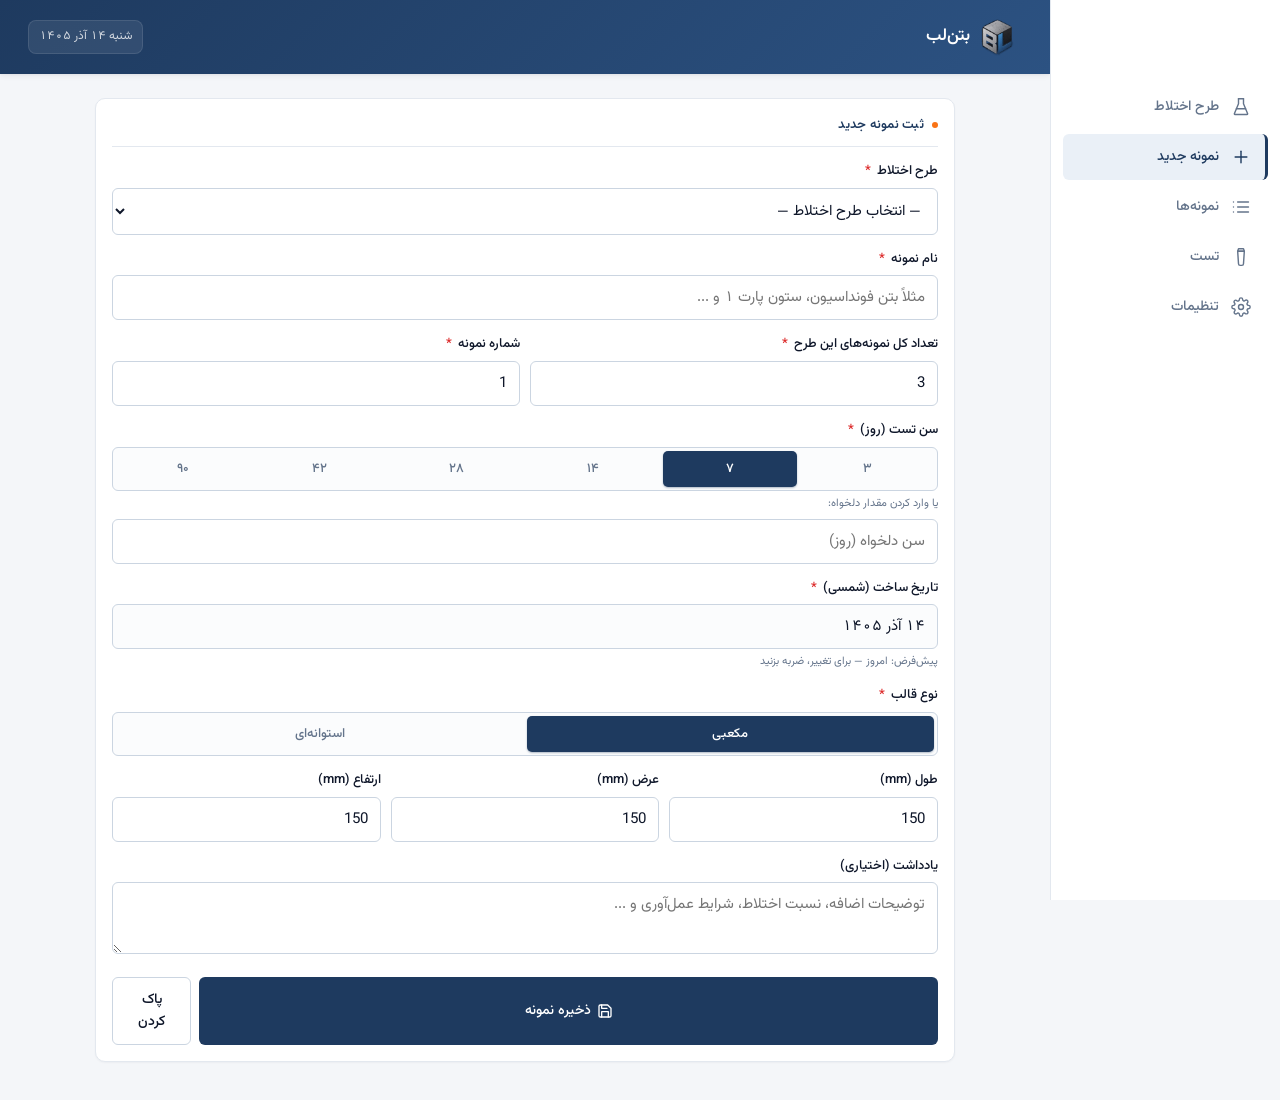
==== commit 799c28cb: "v5.6-Update v5.6: desktop/laptop layout (sidebar nav, grid lists)" ====
--- a/index.html
+++ b/index.html
@@ -356,6 +356,71 @@
     .divider { height: 1px; background: var(--border); margin: 12px 0; }
     .tag { display: inline-block; padding: 2px 8px; background: var(--primary-soft); color: var(--primary); border-radius: 4px; font-size: 11px; font-weight: 500; }
 
+    .banner { border-radius: var(--radius); padding: 12px 14px; margin-bottom: 12px; border: 1px solid; }
+    .banner.warn { background: var(--warning-soft); border-color: #f5d9a8; }
+    .banner.info { background: var(--primary-soft); border-color: #d3e0ee; }
+    .banner .b-title { font-weight: 600; font-size: 14px; margin-bottom: 4px; color: var(--text); }
+    .banner .b-text { font-size: 12.5px; line-height: 1.9; color: var(--text-muted); }
+    .banner .b-actions { display: flex; gap: 8px; margin-top: 10px; }
+
+    /* ===== Desktop / laptop layout (>= 900px) ===== */
+    @media (min-width: 900px) {
+      body { padding-bottom: 0; padding-inline-start: 230px; }
+      .container { max-width: 1180px; padding: 24px 28px; }
+
+      /* bottom nav -> right sidebar (RTL) */
+      .nav {
+        display: flex !important; flex-direction: column; gap: 4px;
+        inset-block: 0; inset-inline-start: 0; inset-inline-end: auto;
+        width: 230px; padding: 84px 12px 16px;
+        border-top: 0; border-inline-end: 1px solid var(--border);
+        box-shadow: none; overflow-y: auto; z-index: 45;
+      }
+      .nav button {
+        flex-direction: row; justify-content: flex-start; gap: 12px;
+        padding: 12px 14px; font-size: 14px; border-radius: var(--radius-sm);
+        border-top: 0; border-inline-start: 3px solid transparent;
+        width: 100%; text-align: start;
+      }
+      .nav button svg { width: 20px; height: 20px; flex-shrink: 0; }
+      .nav button:hover { background: var(--surface-2); color: var(--primary); }
+      .nav button.active { background: var(--primary-soft); border-inline-start-color: var(--primary); }
+
+      /* header spans only the content area, brand stays visible above sidebar */
+      .app-header { padding-inline: 28px; }
+
+      /* sample + mix lists in a grid */
+      #samplesList, #mixesList {
+        display: grid; grid-template-columns: repeat(2, minmax(0, 1fr)); gap: 14px; align-items: start;
+      }
+      #samplesList .sample, #mixesList .sample { margin-bottom: 0; }
+      #samplesList .empty, #mixesList .empty { grid-column: 1 / -1; }
+
+      /* forms: centered, comfortable width */
+      #view-register > .card, #view-test > .card, #view-mix > .card {
+        max-width: 860px; margin-inline: auto;
+      }
+      #view-mix > .card-title { max-width: none; }
+
+      /* settings in two columns */
+      .view#view-settings.active {
+        display: grid; grid-template-columns: repeat(2, minmax(0, 1fr)); gap: 14px; align-items: start;
+      }
+      .view#view-settings.active > .card { margin-bottom: 0; }
+
+      .stats { gap: 12px; }
+      .stat { padding: 14px 10px; }
+      .stat .n { font-size: 22px; }
+
+      /* modal centered on big screens */
+      .modal-backdrop { align-items: center; }
+      .modal { border-radius: var(--radius-lg); max-height: 85vh; }
+    }
+    @media (min-width: 1500px) {
+      .container { max-width: 1400px; }
+      #samplesList, #mixesList { grid-template-columns: repeat(3, minmax(0, 1fr)); }
+    }
+
     @media (max-width: 380px) {
       .stats { grid-template-columns: repeat(2, 1fr); }
       .filters { grid-template-columns: 1fr 1fr; }
@@ -381,6 +446,8 @@
 </header>
 
 <div class="container">
+
+  <div id="safetyBanners"></div>
 
   <!-- VIEW: MIX DESIGN -->
   <section id="view-mix" class="view">
@@ -686,6 +753,10 @@
       <div class="card-title"><span class="dot"></span> خروجی و پشتیبان‌گیری</div>
       <p class="muted" style="margin-top:0">خروجی رسمی PDF آزمایشگاه با طرح مهندسی شکیل، یا فایل پشتیبان متنی برای ذخیره محلی تهیه کنید.</p>
       <div class="btn-row" style="flex-direction:column">
+        <button class="btn btn-primary btn-block" id="shareBackupBtn">
+          <svg width="16" height="16" viewBox="0 0 24 24" fill="none" stroke="currentColor" stroke-width="2" stroke-linecap="round" stroke-linejoin="round"><circle cx="18" cy="5" r="3"/><circle cx="6" cy="12" r="3"/><circle cx="18" cy="19" r="3"/><line x1="8.59" y1="13.51" x2="15.42" y2="17.49"/><line x1="15.41" y1="6.51" x2="8.59" y2="10.49"/></svg>
+          پشتیبان‌گیری سریع (ذخیره در Files / Drive / تلگرام)
+        </button>
         <button class="btn btn-accent btn-block" id="pdfBtn">
           <svg width="16" height="16" viewBox="0 0 24 24" fill="none" stroke="currentColor" stroke-width="2" stroke-linecap="round" stroke-linejoin="round"><path d="M14 2H6a2 2 0 00-2 2v16a2 2 0 002 2h12a2 2 0 002-2V8z"/><polyline points="14 2 14 8 20 8"/><line x1="16" y1="13" x2="8" y2="13"/><line x1="16" y1="17" x2="8" y2="17"/><polyline points="10 9 9 9 8 9"/></svg>
           تهیه و چاپ گزارش PDF رسمی
@@ -716,7 +787,7 @@
     <div class="card">
       <div class="card-title"><span class="dot"></span> درباره برنامه</div>
       <p class="muted" style="margin-top:0">
-        <strong style="color:var(--text)">بتن‌لب</strong> — نسخه ۵.۳<br/>
+        <strong style="color:var(--text)">بتن‌لب</strong> — نسخه ۵.۶<br/>
         نرم‌افزار مدیریت نمونه‌های بتن آزمایشگاهی و محاسبه مقاومت فشاری بر اساس نوع و ابعاد قالب.
         داده‌ها به صورت محلی در مرورگر شما (IndexedDB) ذخیره می‌شوند و قابل نصب به عنوان اپلیکیشن موبایل هستند.
       </p>
@@ -902,90 +973,75 @@
         mx.createIndex('code','code',{unique:false});
       }
     };
-    req.onsuccess = ()=>{ _db=req.result; resolve(_db); };
+    req.onsuccess = ()=>{
+      _db = req.result;
+      // iOS/Android may close the connection in background: reset so next call reopens it
+      _db.onclose = ()=>{ _db = null; };
+      _db.onversionchange = ()=>{ try{ _db.close(); }catch(e){} _db = null; };
+      resolve(_db);
+    };
     req.onerror = ()=> reject(req.error);
   });
 }
 
+/* ---------- Commit-safe transaction helper ----------
+ * promise فقط وقتی حل می‌شود که تراکنش واقعاً commit شده باشد (tx.oncomplete)،
+ * نه وقتی درخواست موفق می‌شود. اگر اتصال توسط سیستم بسته شده باشد یک بار دوباره باز می‌شود. */
+async function txp(store, mode, fn){
+  let lastErr;
+  for(let attempt=0; attempt<2; attempt++){
+    const db = await openDB();
+    try{
+      return await new Promise((res,rej)=>{
+        const tx = db.transaction(store, mode);
+        let out;
+        const r = fn(tx.objectStore(store), tx);
+        if(r && 'onsuccess' in r) r.onsuccess = ()=>{ out = r.result; };
+        tx.oncomplete = ()=> res(out);
+        tx.onerror = ()=> rej(tx.error || (r && r.error) || new Error('tx error'));
+        tx.onabort = ()=> rej(tx.error || new Error('tx aborted'));
+      });
+    }catch(e){
+      lastErr = e;
+      if(attempt===0 && e && (e.name==='InvalidStateError' || e.name==='TransactionInactiveError')){
+        _db = null; continue;
+      }
+      throw e;
+    }
+  }
+  throw lastErr;
+}
+
 /* meta store: stores file handle + sync settings */
-async function metaSet(key, value){
-  const db = await openDB();
-  return new Promise((res,rej)=>{
-    const r = db.transaction('meta','readwrite').objectStore('meta').put({ key, value });
-    r.onsuccess = ()=> res();
-    r.onerror = ()=> rej(r.error);
-  });
-}
+async function metaSet(key, value){ return txp('meta','readwrite', st => st.put({ key, value })); }
 async function metaGet(key){
-  const db = await openDB();
-  return new Promise((res,rej)=>{
-    const r = db.transaction('meta','readonly').objectStore('meta').get(key);
-    r.onsuccess = ()=> res(r.result ? r.result.value : undefined);
-    r.onerror = ()=> rej(r.error);
-  });
-}
-async function metaDel(key){
-  const db = await openDB();
-  return new Promise((res,rej)=>{
-    const r = db.transaction('meta','readwrite').objectStore('meta').delete(key);
-    r.onsuccess = ()=> res();
-    r.onerror = ()=> rej(r.error);
-  });
-}
+  const r = await txp('meta','readonly', st => st.get(key));
+  return r ? r.value : undefined;
+}
+async function metaDel(key){ return txp('meta','readwrite', st => st.delete(key)); }
 function makeUid(){
   return 'S' + Date.now().toString(36) + Math.random().toString(36).slice(2,8);
+}
+/* uid پایدار برای رکوردهای قدیمی فاقد uid (تا در هر pull تکثیر نشوند) */
+function legacyUid(r){
+  return 'L' + (r.createdAt||0).toString(36) + '_' + String(r.planName || r.code || '') + '_' + String(r.sampleNo || '') + '_' + String(r.sampleName || '');
 }
 async function dbAdd(item){
   if(!item.uid) item.uid = makeUid();
   item.updatedAt = Date.now();
-  const db = await openDB();
-  return new Promise((res,rej)=>{
-    const tx = db.transaction('samples','readwrite');
-    const r = tx.objectStore('samples').add(item);
-    r.onsuccess = ()=> res(r.result);
-    r.onerror = ()=> rej(r.error);
-  });
+  return txp('samples','readwrite', st => st.add(item));
 }
 async function dbPut(item, touch=true){
   if(!item.uid) item.uid = makeUid();
   if(touch) item.updatedAt = Date.now();
-  const db = await openDB();
-  return new Promise((res,rej)=>{
-    const tx = db.transaction('samples','readwrite');
-    const r = tx.objectStore('samples').put(item);
-    r.onsuccess = ()=> res(r.result);
-    r.onerror = ()=> rej(r.error);
-  });
-}
-async function dbGet(id){
-  const db = await openDB();
-  return new Promise((res,rej)=>{
-    const r = db.transaction('samples','readonly').objectStore('samples').get(id);
-    r.onsuccess = ()=> res(r.result);
-    r.onerror = ()=> rej(r.error);
-  });
-}
-async function dbAll(){
-  const db = await openDB();
-  return new Promise((res,rej)=>{
-    const arr=[];
-    const r = db.transaction('samples','readonly').objectStore('samples').openCursor();
-    r.onsuccess = (e)=>{
-      const cur=e.target.result;
-      if(cur){ arr.push(cur.value); cur.continue(); } else res(arr);
-    };
-    r.onerror = ()=> rej(r.error);
-  });
-}
+  return txp('samples','readwrite', st => st.put(item));
+}
+async function dbGet(id){ return txp('samples','readonly', st => st.get(id)); }
+async function dbAll(){ return (await txp('samples','readonly', st => st.getAll())) || []; }
 async function dbDelete(id){
   const item = await dbGet(id);
   if(item && item.uid) await addTombstone(item.uid);
-  const db = await openDB();
-  return new Promise((res,rej)=>{
-    const r = db.transaction('samples','readwrite').objectStore('samples').delete(id);
-    r.onsuccess = ()=> res();
-    r.onerror = ()=> rej(r.error);
-  });
+  return txp('samples','readwrite', st => st.delete(id));
 }
 async function addTombstone(uid){
   const t = (await metaGet('tombstones')) || {};
@@ -993,67 +1049,49 @@
   await metaSet('tombstones', t);
 }
 async function getTombstones(){ return (await metaGet('tombstones')) || {}; }
+/* پاک کردن همه: برای همه رکوردها tombstone ثبت می‌شود تا همگام‌سازی آن‌ها را برنگرداند؛
+ * طرح‌های اختلاط هم پاک می‌شوند. */
 async function dbClear(){
-  const db = await openDB();
-  return new Promise((res,rej)=>{
-    const r = db.transaction('samples','readwrite').objectStore('samples').clear();
-    r.onsuccess = ()=> res();
-    r.onerror = ()=> rej(r.error);
-  });
+  const all = await dbAll();
+  const mixes = await dbAllMixes();
+  const t = (await metaGet('tombstones')) || {};
+  const mt = (await metaGet('mixTombstones')) || {};
+  const now = Date.now();
+  all.forEach(s => { if(s.uid) t[s.uid] = now; });
+  mixes.forEach(m => { if(m.uid) mt[m.uid] = now; });
+  await metaSet('tombstones', t);
+  await metaSet('mixTombstones', mt);
+  await txp('samples','readwrite', st => st.clear());
+  await txp('mixes','readwrite', st => st.clear());
+}
+/* tombstoneهای قدیمی‌تر از یک سال حذف می‌شوند تا بی‌نهایت رشد نکنند */
+async function pruneTombstones(){
+  const limit = Date.now() - 365*24*3600*1000;
+  for(const key of ['tombstones','mixTombstones']){
+    const t = (await metaGet(key)) || {};
+    let changed = false;
+    for(const [uid, ts] of Object.entries(t)){ if(ts < limit){ delete t[uid]; changed = true; } }
+    if(changed) await metaSet(key, t);
+  }
 }
 
 /* ---------- Mixes store (طرح‌های اختلاط) ---------- */
 async function dbAddMix(item){
   if(!item.uid) item.uid = makeUid();
   item.updatedAt = Date.now();
-  const db = await openDB();
-  return new Promise((res,rej)=>{
-    const tx = db.transaction('mixes','readwrite');
-    const r = tx.objectStore('mixes').add(item);
-    r.onsuccess = ()=> res(r.result);
-    r.onerror = ()=> rej(r.error);
-  });
+  return txp('mixes','readwrite', st => st.add(item));
 }
 async function dbPutMix(item, touch=true){
   if(!item.uid) item.uid = makeUid();
   if(touch) item.updatedAt = Date.now();
-  const db = await openDB();
-  return new Promise((res,rej)=>{
-    const tx = db.transaction('mixes','readwrite');
-    const r = tx.objectStore('mixes').put(item);
-    r.onsuccess = ()=> res(r.result);
-    r.onerror = ()=> rej(r.error);
-  });
-}
-async function dbGetMix(id){
-  const db = await openDB();
-  return new Promise((res,rej)=>{
-    const r = db.transaction('mixes','readonly').objectStore('mixes').get(id);
-    r.onsuccess = ()=> res(r.result);
-    r.onerror = ()=> rej(r.error);
-  });
-}
-async function dbAllMixes(){
-  const db = await openDB();
-  return new Promise((res,rej)=>{
-    const arr=[];
-    const r = db.transaction('mixes','readonly').objectStore('mixes').openCursor();
-    r.onsuccess = (e)=>{
-      const cur=e.target.result;
-      if(cur){ arr.push(cur.value); cur.continue(); } else res(arr);
-    };
-    r.onerror = ()=> rej(r.error);
-  });
-}
+  return txp('mixes','readwrite', st => st.put(item));
+}
+async function dbGetMix(id){ return txp('mixes','readonly', st => st.get(id)); }
+async function dbAllMixes(){ return (await txp('mixes','readonly', st => st.getAll())) || []; }
 async function dbDeleteMix(id){
   const item = await dbGetMix(id);
   if(item && item.uid) await addMixTombstone(item.uid);
-  const db = await openDB();
-  return new Promise((res,rej)=>{
-    const r = db.transaction('mixes','readwrite').objectStore('mixes').delete(id);
-    r.onsuccess = ()=> res();
-    r.onerror = ()=> rej(r.error);
-  });
+  return txp('mixes','readwrite', st => st.delete(id));
 }
 async function addMixTombstone(uid){
   const t = (await metaGet('mixTombstones')) || {};
@@ -1061,6 +1099,23 @@
   await metaSet('mixTombstones', t);
 }
 async function getMixTombstones(){ return (await metaGet('mixTombstones')) || {}; }
+
+/* ---------- Persistence / backup safety ---------- */
+async function requestPersistence(){
+  try{
+    if(navigator.storage && navigator.storage.persist){
+      if(!(await navigator.storage.persisted())) await navigator.storage.persist();
+    }
+  }catch(e){}
+}
+function isIOSDevice(){
+  return /iphone|ipad|ipod/i.test(navigator.userAgent) ||
+    (navigator.platform === 'MacIntel' && navigator.maxTouchPoints > 1);
+}
+function isStandaloneMode(){
+  return navigator.standalone === true ||
+    (window.matchMedia && window.matchMedia('(display-mode: standalone)').matches);
+}
 
 /* ---------- App State ---------- */
 const state = {
@@ -1402,6 +1457,9 @@
     renderMixList();
     populatePlanSelect();
     scheduleAutoSync();
+  } catch(err){
+    console.error('save failed', err);
+    toast('خطا در ذخیره‌سازی! لطفاً دوباره تلاش کنید و یک پشتیبان بگیرید','error');
   } finally {
     btn.disabled = false;
   }
@@ -1653,6 +1711,9 @@
   await loadSamples();
   scheduleAutoSync();
   switchView('list');
+  } catch(err){
+    console.error('save failed', err);
+    toast('خطا در ذخیره‌سازی! لطفاً دوباره تلاش کنید و یک پشتیبان بگیرید','error');
   } finally {
     btn.disabled = false;
   }
@@ -2048,10 +2109,84 @@
   await loadSamples();
   scheduleAutoSync();
   switchView('list');
+  } catch(err){
+    console.error('save failed', err);
+    toast('خطا در ذخیره‌سازی! لطفاً دوباره تلاش کنید و یک پشتیبان بگیرید','error');
   } finally {
     btn.disabled = false;
   }
 });
+
+/* ---------- Quick backup (Share sheet) + safety banners ---------- */
+let _iosBannerHidden = false;
+async function shareBackup(){
+  const list = await dbAll();
+  const mixList = await dbAllMixes();
+  if(list.length === 0 && mixList.length === 0){ toast('داده‌ای برای پشتیبان‌گیری وجود ندارد','error'); return; }
+  const txt = '\uFEFF' + buildTxt(list, mixList);
+  const t = todayJ();
+  const name = `betonlab-${t.jy}${pad2(t.jm)}${pad2(t.jd)}.txt`;
+  try{
+    const file = new File([txt], name, { type:'text/plain' });
+    if(navigator.canShare && navigator.canShare({ files:[file] })){
+      await navigator.share({ files:[file], title:'پشتیبان بتن‌لب' });
+      await metaSet('lastBackup', Date.now());
+      toast('پشتیبان آماده شد','success');
+      initSafetyBanners(); renderStorageInfo();
+      return;
+    }
+  }catch(err){
+    if(err && err.name === 'AbortError') return;
+    console.warn('share failed, falling back to download', err);
+  }
+  const blob = new Blob([txt], { type:'text/plain;charset=utf-8' });
+  const url = URL.createObjectURL(blob);
+  const a = document.createElement('a');
+  a.href = url; a.download = name;
+  document.body.appendChild(a); a.click(); a.remove();
+  setTimeout(()=> URL.revokeObjectURL(url), 2000);
+  await metaSet('lastBackup', Date.now());
+  toast('فایل پشتیبان دانلود شد','success');
+  initSafetyBanners(); renderStorageInfo();
+}
+
+async function initSafetyBanners(){
+  const wrap = $('#safetyBanners');
+  if(!wrap) return;
+  let html = '';
+  if(isIOSDevice() && !isStandaloneMode() && !_iosBannerHidden){
+    html += `
+      <div class="banner warn">
+        <div class="b-title">⚠️ داده‌ها ممکن است پاک شوند</div>
+        <div class="b-text">Safari داده‌های سایت را بعد از ۷ روز عدم استفاده پاک می‌کند. برنامه را به Home Screen اضافه کنید: دکمه Share ← Add to Home Screen، و از آن به بعد فقط از همان آیکون استفاده کنید. (اگر داده‌ای در Safari دارید، قبلش پشتیبان بگیرید و داخل برنامه‌ی نصب‌شده بازیابی کنید.)</div>
+        <div class="b-actions">
+          <button class="btn btn-primary btn-sm" data-banner="backup">پشتیبان‌گیری</button>
+          <button class="btn btn-outline btn-sm" data-banner="hide-ios">بعداً</button>
+        </div>
+      </div>`;
+  }
+  try{
+    const total = (await dbAll()).length + (await dbAllMixes()).length;
+    const last = await metaGet('lastBackup');
+    const stale = !last || (Date.now() - last) > 5*24*3600*1000;
+    if(total > 0 && stale){
+      const days = last ? Math.floor((Date.now()-last)/86400000) : null;
+      html += `
+        <div class="banner info">
+          <div class="b-title">💾 پشتیبان‌گیری یادتان نرود</div>
+          <div class="b-text">${days === null ? 'تا به حال از داده‌ها پشتیبان نگرفته‌اید.' : 'آخرین پشتیبان ' + toFa(days) + ' روز پیش بوده.'} یک فایل پشتیبان را در Files / Drive / تلگرام ذخیره کنید.</div>
+          <div class="b-actions"><button class="btn btn-primary btn-sm" data-banner="backup">پشتیبان‌گیری الان</button></div>
+        </div>`;
+    }
+  }catch(e){}
+  wrap.innerHTML = html;
+  $$('#safetyBanners [data-banner]').forEach(b=>{
+    b.onclick = ()=>{
+      if(b.dataset.banner === 'backup') shareBackup();
+      else if(b.dataset.banner === 'hide-ios'){ _iosBannerHidden = true; initSafetyBanners(); }
+    };
+  });
+}
 
 /* ---------- Export / Import TXT ---------- */
 function buildTxt(samples, mixes){
@@ -2441,9 +2576,12 @@
   a.href = url; a.download = name;
   document.body.appendChild(a); a.click(); a.remove();
   URL.revokeObjectURL(url);
+  await metaSet('lastBackup', Date.now());
+  initSafetyBanners();
   toast('فایل دانلود شد','success');
 });
 
+$('#shareBackupBtn').addEventListener('click', shareBackup);
 $('#importBtn').addEventListener('click', ()=> $('#importInput').click());
 $('#importInput').addEventListener('change', async (e)=>{
   const file = e.target.files[0]; if(!file) return;
@@ -2635,7 +2773,7 @@
   let changed = 0;
 
   for(const r of (remote || [])){
-    if(!r.uid){ r.uid = makeUid(); }
+    if(!r.uid){ r.uid = legacyUid(r); }
     const tomb = allTombs[r.uid];
     if(tomb && tomb >= (r.updatedAt || 0)) continue;
     const l = localByUid.get(r.uid);
@@ -2683,7 +2821,7 @@
   let changed = 0;
 
   for(const r of (remote || [])){
-    if(!r.uid){ r.uid = makeUid(); }
+    if(!r.uid){ r.uid = legacyUid(r); }
     const tomb = allTombs[r.uid];
     if(tomb && tomb >= (r.updatedAt || 0)) continue;
     const l = localByUid.get(r.uid);
@@ -2735,10 +2873,15 @@
 }
 
 function scheduleAutoSync(){
+  requestPersistence();
+  initSafetyBanners();
   if(!autoSyncEnabled) return;
   clearTimeout(SYNC.autoTimer);
   SYNC.autoTimer = setTimeout(async ()=>{
-    if(SYNC.handle) await syncPush(true);
+    if(SYNC.handle){
+      await syncPull(true);   // اول ادغام با فایل، بعد نوشتن؛ تا تغییرات دستگاه دیگر بازنویسی نشود
+      await syncPush(true);
+    }
   }, 1200);
 }
 
@@ -2840,7 +2983,10 @@
 
 /* Auto-pull when the app regains focus */
 document.addEventListener('visibilitychange', ()=>{
-  if(document.visibilityState === 'visible' && autoSyncEnabled && SYNC.handle) syncNow(true);
+  if(document.visibilityState === 'visible'){
+    if(autoSyncEnabled && SYNC.handle) syncNow(true);
+    initSafetyBanners();
+  }
 });
 
 
@@ -2849,7 +2995,11 @@
   if(!confirm('تأیید نهایی: همه نمونه‌ها و نتایج تست حذف شوند؟')) return;
   await dbClear();
   await loadSamples();
+  await loadMixes();
+  populatePlanSelect();
+  renderMixList();
   renderList();
+  scheduleAutoSync();
   renderStorageInfo();
   toast('همه داده‌ها پاک شد','success');
 });
@@ -2860,6 +3010,15 @@
   const withTest = list.filter(s => getSampleTests(s).length > 0).length;
   const plans = new Set(list.map(s => s.planName)).size;
   let quota = '';
+  let persistLine = '';
+  try{
+    if(navigator.storage && navigator.storage.persisted){
+      const p = await navigator.storage.persisted();
+      persistLine = `<br/>حافظه پایدار: <strong style="color:${p ? 'var(--success)' : 'var(--warning)'}">${p ? 'فعال' : 'غیرفعال (ممکن است مرورگر داده را پاک کند)'}</strong>`;
+    }
+    const lb = await metaGet('lastBackup');
+    persistLine += `<br/>آخرین پشتیبان: <strong style="color:var(--text)">${lb ? toFa(new Date(lb).toLocaleDateString('fa-IR')) : 'هرگز'}</strong>`;
+  }catch(e){}
   if(navigator.storage && navigator.storage.estimate){
     try {
       const est = await navigator.storage.estimate();
@@ -2872,6 +3031,7 @@
     تعداد کل نمونه‌ها: <strong style="color:var(--text)">${toFa(total)}</strong><br/>
     تعداد نمونه‌های تست‌شده: <strong style="color:var(--text)">${toFa(withTest)}</strong><br/>
     تعداد طرح‌های متمایز: <strong style="color:var(--text)">${toFa(plans)}</strong>
+    ${persistLine}
     ${quota}
   `;
 }
@@ -2905,12 +3065,15 @@
 (async function init(){
   try {
     await openDB();
+    requestPersistence();
     updateTodayLabel();
     await loadMixes();
     resetForm();
     await loadSamples();
     await migrateUids();
     await restoreSyncSettings();
+    await pruneTombstones();
+    initSafetyBanners();
     renderSyncPanel();
     // Auto-refresh time-sensitive info every minute
     setInterval(()=>{
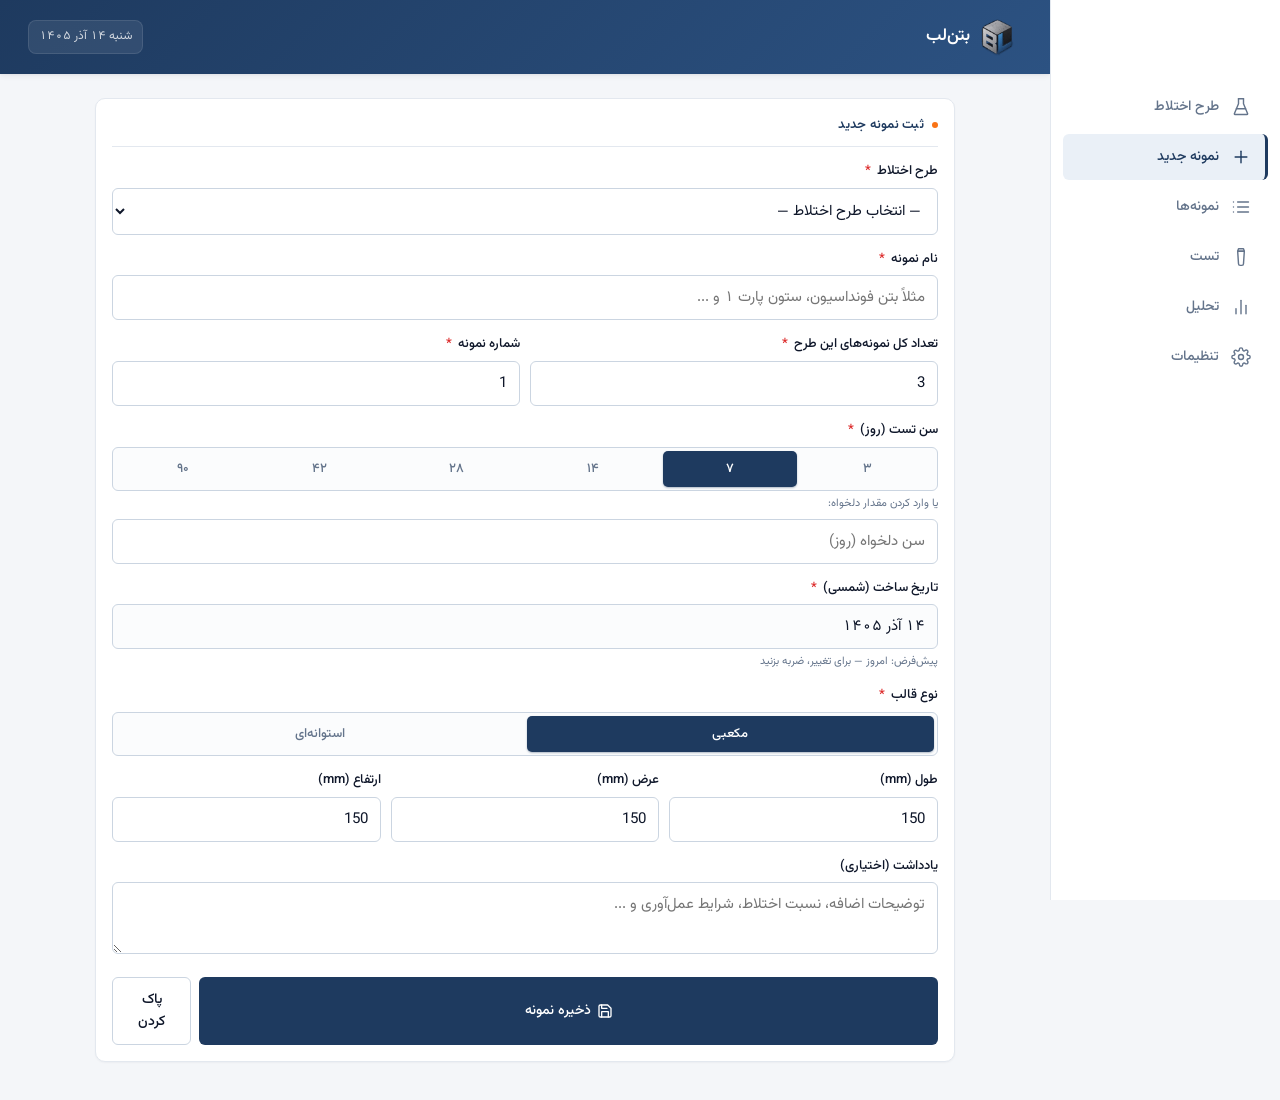
==== commit 592fec89: "v5.8: Update v5.8: analysis dashboard (ACI 214R-11 statistics, ACI 211.1 required strength, control " ====
--- a/index.html
+++ b/index.html
@@ -421,6 +421,16 @@
       #samplesList, #mixesList { grid-template-columns: repeat(3, minmax(0, 1fr)); }
     }
 
+    #view-analysis .card-title { text-transform: none; }
+    .an-table { width: 100%; border-collapse: collapse; font-size: 13px; }
+    .an-table th { text-align: start; color: var(--text-muted); font-weight: 500; font-size: 12px; padding: 6px 8px; border-bottom: 1px solid var(--border); white-space: nowrap; }
+    .an-table td { padding: 8px; border-bottom: 1px dashed var(--border); font-variant-numeric: tabular-nums; vertical-align: top; }
+    .an-table tbody tr[data-an-mix]:hover { background: var(--primary-soft); }
+    .an-warn { background: var(--warning-soft); border: 1px solid #f5d9a8; color: #92580a; border-radius: var(--radius-sm); padding: 10px 12px; margin-top: 10px; font-size: 12.5px; line-height: 1.9; }
+    .chart-box { overflow-x: auto; }
+    .chart-grid { display: grid; grid-template-columns: 1fr; gap: 0; }
+    @media (min-width: 900px) { .chart-grid { grid-template-columns: repeat(2, minmax(0,1fr)); gap: 14px; } }
+
     @media (max-width: 380px) {
       .stats { grid-template-columns: repeat(2, 1fr); }
       .filters { grid-template-columns: 1fr 1fr; }
@@ -731,6 +741,11 @@
         <div class="k" id="strengthLabel">مقاومت فشاری محاسبه‌شده</div>
         <div><span class="v" id="strengthVal">—</span><span class="u">MPa</span></div>
         <div class="muted" id="strengthDetail" style="margin-top:4px">نیرو و نمونه را انتخاب کنید</div>
+        <div id="cylRow" style="display:none;margin-top:10px;padding-top:10px;border-top:1px dashed #b9c9dc">
+          <div class="k">معادل استوانه‌ای (۱۵۰×۳۰۰)</div>
+          <div><span class="v" id="cylVal">—</span><span class="u">MPa</span></div>
+          <div class="muted" id="cylDetail" style="margin-top:4px"></div>
+        </div>
       </div>
 
       <div style="margin-top:14px">
@@ -740,6 +755,33 @@
         </button>
       </div>
     </div>
+  </section>
+
+  <!-- VIEW: ANALYSIS -->
+  <section id="view-analysis" class="view">
+    <div class="card">
+      <div class="card-title"><span class="dot"></span> تحلیل داده‌های مقاومت (ACI 214R-11 / ACI 211.1-22)</div>
+      <div class="grid-2">
+        <div class="field"><label>طرح اختلاط</label><select class="select" id="an-mix"></select></div>
+        <div class="field"><label>سن تست</label><select class="select" id="an-age"></select></div>
+      </div>
+      <div class="grid-2">
+        <div class="field"><label>مبنای مقاومت</label>
+          <select class="select" id="an-basis">
+            <option value="cyl">معادل استوانه‌ای (مکعبی‌ها تبدیل می‌شوند)</option>
+            <option value="raw">همان‌طور که اندازه‌گیری شده</option>
+          </select></div>
+        <div class="field"><label>کلاس عملیات</label>
+          <select class="select" id="an-class">
+            <option value="lab">بچ‌های آزمایشگاهی</option>
+            <option value="general">ساخت‌وساز عمومی / کنترل میدانی</option>
+          </select></div>
+      </div>
+      <div class="field" style="margin-bottom:0"><label>مقاومت مشخصه f'c (MPa)</label>
+        <input class="input" id="an-fc" type="number" min="0" step="0.1" placeholder="از طرح اختلاط خوانده می‌شود" />
+        <div class="hint">اگر خالی بماند از f'c ثبت‌شده در طرح اختلاط استفاده می‌شود؛ برای «کل سیستم» باید وارد کنید.</div></div>
+    </div>
+    <div id="anResults"></div>
   </section>
 
   <!-- VIEW: SETTINGS -->
@@ -774,6 +816,24 @@
     </div>
 
     <div class="card">
+      <div class="card-title"><span class="dot"></span> تبدیل مقاومت مکعبی به استوانه‌ای</div>
+      <p class="muted" style="margin-top:0;line-height:1.9">نتیجه‌ی تست نمونه‌های مکعبی (ترجیحاً ۱۵۰ mm) علاوه بر مقدار مکعبی، به‌صورت معادل استوانه‌ای ۱۵۰×۳۰۰ هم نمایش داده می‌شود. نتایج قبلاً ذخیره‌شده تغییر نمی‌کنند.</p>
+      <div class="field">
+        <label>روش تبدیل</label>
+        <select class="select" id="conv-method">
+          <option value="factor">ضریب ثابت (fcyl = k × fcube)</option>
+          <option value="en206">جدول رده‌های مقاومت EN 206 (درون‌یابی)</option>
+        </select>
+      </div>
+      <div class="field" id="conv-factor-wrap">
+        <label>ضریب k</label>
+        <input class="input" id="conv-factor" type="number" min="0.5" max="1.2" step="0.01" />
+        <div class="hint">مقدار رایج ۰٫۸۰ است؛ مطابق آیین‌نامه‌ی مورد استفاده‌ی خودتان تنظیم کنید.</div>
+      </div>
+      <button class="btn btn-primary btn-block" id="conv-save">ذخیره تنظیمات تبدیل</button>
+    </div>
+
+    <div class="card">
       <div class="card-title"><span class="dot"></span> اطلاعات ذخیره‌سازی</div>
       <div id="storageInfo" class="muted">در حال بارگذاری...</div>
     </div>
@@ -787,7 +847,7 @@
     <div class="card">
       <div class="card-title"><span class="dot"></span> درباره برنامه</div>
       <p class="muted" style="margin-top:0">
-        <strong style="color:var(--text)">بتن‌لب</strong> — نسخه ۵.۶<br/>
+        <strong style="color:var(--text)">بتن‌لب</strong> — نسخه ۵.۸<br/>
         نرم‌افزار مدیریت نمونه‌های بتن آزمایشگاهی و محاسبه مقاومت فشاری بر اساس نوع و ابعاد قالب.
         داده‌ها به صورت محلی در مرورگر شما (IndexedDB) ذخیره می‌شوند و قابل نصب به عنوان اپلیکیشن موبایل هستند.
       </p>
@@ -806,7 +866,7 @@
 </div>
 
 <!-- Bottom navigation -->
-<nav class="nav" id="bottomNav" style="grid-template-columns:repeat(5, 1fr)">
+<nav class="nav" id="bottomNav" style="grid-template-columns:repeat(6, 1fr)">
   <button data-view="mix">
     <svg viewBox="0 0 24 24" fill="none" stroke="currentColor" stroke-linecap="round" stroke-linejoin="round"><path d="M9 2v6L4 20a1 1 0 001 1h14a1 1 0 001-1L15 8V2"/><path d="M9 2h6"/><path d="M6.5 14h11"/></svg>
     طرح اختلاط
@@ -822,6 +882,10 @@
   <button data-view="test">
     <svg viewBox="0 0 24 24" fill="none" stroke="currentColor" stroke-linecap="round" stroke-linejoin="round"><path d="M9 2h6l1 3h-8z"/><path d="M8 5h8l-1 15a2 2 0 01-2 2h-2a2 2 0 01-2-2z"/></svg>
     تست
+  </button>
+  <button data-view="analysis">
+    <svg viewBox="0 0 24 24" fill="none" stroke="currentColor" stroke-linecap="round" stroke-linejoin="round"><line x1="18" y1="20" x2="18" y2="10"/><line x1="12" y1="20" x2="12" y2="4"/><line x1="6" y1="20" x2="6" y2="14"/></svg>
+    تحلیل
   </button>
   <button data-view="settings">
     <svg viewBox="0 0 24 24" fill="none" stroke="currentColor" stroke-linecap="round" stroke-linejoin="round"><circle cx="12" cy="12" r="3"/><path d="M19.4 15a1.65 1.65 0 00.33 1.82l.06.06a2 2 0 11-2.83 2.83l-.06-.06a1.65 1.65 0 00-1.82-.33 1.65 1.65 0 00-1 1.51V21a2 2 0 01-4 0v-.09a1.65 1.65 0 00-1-1.51 1.65 1.65 0 00-1.82.33l-.06.06a2 2 0 11-2.83-2.83l.06-.06a1.65 1.65 0 00.33-1.82 1.65 1.65 0 00-1.51-1H3a2 2 0 010-4h.09a1.65 1.65 0 001.51-1 1.65 1.65 0 00-.33-1.82l-.06-.06a2 2 0 112.83-2.83l.06.06a1.65 1.65 0 001.82.33H9a1.65 1.65 0 001-1.51V3a2 2 0 014 0v.09a1.65 1.65 0 001 1.51 1.65 1.65 0 001.82-.33l.06-.06a2 2 0 112.83 2.83l-.06.06a1.65 1.65 0 00-.33 1.82V9a1.65 1.65 0 001.51 1H21a2 2 0 010 4h-.09a1.65 1.65 0 00-1.51 1z"/></svg>
@@ -1159,7 +1223,8 @@
   if(v==='register') populatePlanSelect();
   if(v==='list') renderList();
   if(v==='test') renderTestSelector();
-  if(v==='settings'){ renderStorageInfo(); renderSyncPanel(); }
+  if(v==='analysis') initAnalysis();
+  if(v==='settings'){ renderStorageInfo(); renderSyncPanel(); renderConvSettings(); }
 }
 
 /* ---------- Jalali Date Picker ---------- */
@@ -1314,11 +1379,73 @@
     area = Math.PI * (d/2) * (d/2);
   }
   if(area <= 0) return { mpa: 0, area: 0, formula: '', detail: '' };
+  const raw = N / area;
+
+  if(sample.moldType === 'cube'){
+    // مقاومت مکعبی (EN 12390-3) + معادل استوانه‌ای
+    const cyl = cubeToCyl(raw);
+    const is150 = Math.abs(sample.dims.length - 150) < 1.5 && Math.abs(sample.dims.width - 150) < 1.5 && Math.abs(sample.dims.height - 150) < 1.5;
+    return {
+      mpa: raw, area,
+      cylMpa: cyl, convRatio: cyl / raw, convMethod: CONV.method, convWarn: !is150,
+      formula: 'fc,cube = F / Ac',
+      detail: `مساحت مقطع: ${area.toFixed(1)} mm² • fc = F / Ac` + (is150 ? '' : ' • ⚠️ ضریب تبدیل برای مکعب ۱۵۰ mm تعریف شده است'),
+    };
+  }
+
+  // استوانه: اصلاح L/D طبق ASTM C39 بند 8.2 (فقط وقتی L/D ≤ 1.75)
+  const ld = sample.dims.height / sample.dims.diameter;
+  const f = ldFactor(ld);
   return {
-    mpa: N / area, area,
-    formula: 'σ = F / A',
-    detail: `مساحت مقطع: ${area.toFixed(1)} mm² • σ = F / A`,
+    mpa: raw * f, rawMpa: raw, ldFactor: f, area,
+    formula: f !== 1 ? 'σ = (F / A) × k(L/D)' : 'σ = F / A',
+    detail: `مساحت مقطع: ${area.toFixed(1)} mm² • ` + (f !== 1
+      ? `L/D=${ld.toFixed(2)} → ضریب اصلاح ${f.toFixed(3)} (ASTM C39 §8.2)`
+      : 'σ = F / A'),
   };
+}
+
+/* ---------- تبدیل مکعبی ← استوانه‌ای + ضریب L/D ---------- */
+const EN206_PAIRS = [[8,10],[12,15],[16,20],[20,25],[25,30],[30,37],[35,45],[40,50],[45,55],[50,60],[55,67],[60,75],[70,85],[80,95],[90,105],[100,115]]; // [fck,cyl , fck,cube]
+let CONV = { method:'factor', factor:0.80 };
+async function loadConvSettings(){
+  try{
+    const c = await metaGet('convSettings');
+    if(c && (c.method === 'factor' || c.method === 'en206') && c.factor > 0) CONV = c;
+  }catch(e){}
+}
+function cubeToCyl(cube){
+  if(CONV.method === 'en206'){
+    const P = EN206_PAIRS;
+    if(cube <= P[0][1]) return cube * P[0][0] / P[0][1];
+    for(let i=1; i<P.length; i++){
+      if(cube <= P[i][1]){
+        const [c0, k0] = P[i-1], [c1, k1] = P[i];
+        return c0 + (cube - k0) * (c1 - c0) / (k1 - k0);
+      }
+    }
+    const last = P[P.length-1];
+    return cube * last[0] / last[1];
+  }
+  return cube * CONV.factor;
+}
+function convMethodLabel(m, ratio){
+  return m === 'en206'
+    ? 'جدول رده‌های مقاومت EN 206 (درون‌یابی)'
+    : 'ضریب ثابت ' + (ratio ? ratio.toFixed(2) : CONV.factor.toFixed(2));
+}
+/* ASTM C39/C39M §8.2: ضریب اصلاح برای L/D ≤ 1.75 (درون‌یابی خطی) */
+function ldFactor(ld){
+  if(!(ld > 0) || ld > 1.75) return 1;
+  const T = [[1.00,0.87],[1.25,0.93],[1.50,0.96],[1.75,0.98]];
+  if(ld <= T[0][0]) return T[0][1];
+  for(let i=1; i<T.length; i++){
+    if(ld <= T[i][0]){
+      const [x0,y0] = T[i-1], [x1,y1] = T[i];
+      return y0 + (ld - x0) * (y1 - y0) / (x1 - x0);
+    }
+  }
+  return 1;
 }
 
 function getSampleTests(s){
@@ -1828,6 +1955,8 @@
         <div>
           <div class="k">مقاومت ${TEST_KIND_LABEL[tr.kind || 'compression']}</div>
           <div><span class="v">${toFa((tr.mpa||0).toFixed(2))}</span><span class="u">MPa</span></div>
+          ${tr.cylMpa ? `<div class="muted" style="margin-top:4px">معادل استوانه‌ای: <strong style="color:var(--primary);font-size:15px">${toFa(Number(tr.cylMpa).toFixed(2))}</strong> MPa</div>` : ''}
+          ${tr.ldFactor ? `<div class="muted" style="margin-top:4px">اصلاح L/D اعمال شد (ضریب ${toFa(Number(tr.ldFactor).toFixed(3))})</div>` : ''}
         </div>
         <div class="muted" style="text-align:left">
           نیرو: ${toFa(tr.force)} ${unitLabel(tr.unit)}<br/>
@@ -2059,6 +2188,8 @@
   const kind = getCurrentTestKind();
   const box = $('#strengthVal');
   const detail = $('#strengthDetail');
+  const cylRow = $('#cylRow');
+  if(cylRow) cylRow.style.display = 'none';
   if(!s || !(force > 0)){
     box.textContent = '—';
     detail.textContent = 'نیرو و نمونه را انتخاب کنید';
@@ -2072,6 +2203,11 @@
   box.textContent = toFa(r.mpa.toFixed(2));
   const N = forceToN(force, unit);
   detail.innerHTML = `${r.detail || ''} • نیرو: ${toFa(N.toFixed(1))} N`;
+  if(cylRow && r.cylMpa){
+    $('#cylVal').textContent = toFa(r.cylMpa.toFixed(2));
+    $('#cylDetail').textContent = 'روش: ' + convMethodLabel(r.convMethod, r.convRatio) + ' • نسبت ' + toFa(r.convRatio.toFixed(3));
+    cylRow.style.display = 'block';
+  }
 }
 
 $('#saveTestBtn').addEventListener('click', async ()=>{
@@ -2096,6 +2232,10 @@
     mpa: r.mpa,
     area: r.area,
     formula: r.formula,
+    cylMpa: r.cylMpa || undefined,
+    convRatio: r.convRatio || undefined,
+    convMethod: r.cylMpa ? r.convMethod : undefined,
+    ldFactor: (r.ldFactor && r.ldFactor !== 1) ? r.ldFactor : undefined,
     span: r.span || extras.span || undefined,
     setup: r.setup || extras.flexSetup || undefined,
     savedAt: Date.now(),
@@ -2253,6 +2393,8 @@
         if(tr.span) lines.push('  دهانه بارگذاری: ' + tr.span + ' mm');
         if(tr.formula) lines.push('  فرمول:         ' + tr.formula);
         lines.push('  مقاومت ' + TEST_KIND_LABEL[k] + ': ' + Number(tr.mpa).toFixed(2) + ' MPa');
+        if(tr.cylMpa) lines.push('  معادل استوانه‌ای: ' + Number(tr.cylMpa).toFixed(2) + ' MPa  (' + convMethodLabel(tr.convMethod, tr.convRatio) + ')');
+        if(tr.ldFactor) lines.push('  ضریب اصلاح L/D: ' + Number(tr.ldFactor).toFixed(3));
       });
     }
     lines.push('');
@@ -2289,7 +2431,7 @@
     if (pdfTests.length) {
       resultHtml = pdfTests.map(tr => `
         <div class="pdf-result">
-          <div style="font-size: 11px; color: #475569; margin-bottom: 4px;">نتیجه آزمایش ${TEST_KIND_LABEL[tr.kind || 'compression']}:</div>
+          <div style="font-size: 11px; color: #475569; margin-bottom: 4px;">نتیجه آزمایش ${TEST_KIND_LABEL[tr.kind || 'compression']}${tr.cylMpa ? ' (مکعبی) — معادل استوانه‌ای: <b style="color:#1e3a5f">' + toFa(Number(tr.cylMpa).toFixed(2)) + ' MPa</b> [' + convMethodLabel(tr.convMethod, tr.convRatio) + ']' : ''}${tr.ldFactor ? ' — با اصلاح L/D (×' + toFa(Number(tr.ldFactor).toFixed(3)) + ')' : ''}:</div>
           <div style="display: flex; justify-content: space-between; align-items: center;">
             <div>
               <span style="font-size: 18px; font-weight: 700; color: #16a34a;">${toFa(Number(tr.mpa).toFixed(2))}</span>
@@ -3036,6 +3178,481 @@
   `;
 }
 
+/* ---------- Conversion settings UI ---------- */
+function renderConvSettings(){
+  const m = $('#conv-method'); if(!m) return;
+  m.value = CONV.method;
+  $('#conv-factor').value = CONV.factor;
+  $('#conv-factor-wrap').style.display = CONV.method === 'factor' ? 'block' : 'none';
+}
+$('#conv-method').addEventListener('change', ()=>{
+  $('#conv-factor-wrap').style.display = $('#conv-method').value === 'factor' ? 'block' : 'none';
+});
+$('#conv-save').addEventListener('click', async ()=>{
+  const method = $('#conv-method').value;
+  const factor = parseFloat(toEn($('#conv-factor').value));
+  if(method === 'factor' && !(factor >= 0.5 && factor <= 1.2)){ toast('ضریب باید بین ۰٫۵ و ۱٫۲ باشد','error'); return; }
+  CONV = { method, factor: (factor >= 0.5 && factor <= 1.2) ? factor : CONV.factor };
+  await metaSet('convSettings', CONV);
+  toast('تنظیمات تبدیل ذخیره شد','success');
+  updateStrengthDisplay();
+});
+
+/* ============================================================
+ * داشبورد تحلیل — ACI 214R-11 (آمار) + ACI PRC-211.1-22 (مقاومت لازم، w/cm)
+ * ============================================================ */
+const AN = { mix:'__all__', age:'', basis:'cyl', cls:'lab', fc:'' };
+const D2 = { 2:1.128, 3:1.693, 4:2.059 };                       // ACI 214R Table 4.1
+const CTRL_LABEL = ['عالی','خیلی خوب','خوب','متوسط','ضعیف'];
+const CTRL_COLOR = ['#16a34a','#65a30d','#ca8a04','#ea580c','#dc2626'];
+const LIM_S   = { general:[2.8,3.4,4.1,4.8], lab:[1.4,1.7,2.1,2.4] };     // Table 4.3 (MPa) fc' <= 35
+const LIM_V   = { general:[7,9,11,14],        lab:[3.5,4.5,5.0,7.0] };    // Table 4.4 (%)   fc' >= 35
+const LIM_V1  = { general:[3,4,5,6],          lab:[2,3,4,5] };            // within-batch V1 (%)
+const WCM_TABLE = [[0.34,7000],[0.41,6000],[0.48,5000],[0.57,4000],[0.68,3000],[0.82,2000]]; // ACI 211.1 Table 5.3.4 (non-air-entrained), [w/cm, psi]
+const PSI = 0.00689476;
+
+function ctrlIndex(val, lim){ for(let i=0;i<4;i++) if(val < lim[i]) return i; return 4; }
+function ctrlBadge(i){ return `<span class="badge" style="background:${CTRL_COLOR[i]}22;color:${CTRL_COLOR[i]}">${CTRL_LABEL[i]}</span>`; }
+const f1 = x => toFa(Number(x).toFixed(1));
+const f2 = x => toFa(Number(x).toFixed(2));
+const f3 = x => toFa(Number(x).toFixed(3));
+
+function erf(x){
+  const sg = x < 0 ? -1 : 1; x = Math.abs(x);
+  const t = 1/(1 + 0.3275911*x);
+  const y = 1 - (((((1.061405429*t - 1.453152027)*t) + 1.421413741)*t - 0.284496736)*t + 0.254829592)*t*Math.exp(-x*x);
+  return sg*y;
+}
+const normCdf = z => 0.5*(1 + erf(z/Math.SQRT2));
+
+function statsOf(a){
+  const n = a.length;
+  const mean = a.reduce((x,y)=>x+y,0)/n;
+  const s = n > 1 ? Math.sqrt(a.reduce((x,y)=>x+(y-mean)*(y-mean),0)/(n-1)) : 0;
+  return { n, mean, s, V: mean>0 ? s/mean*100 : 0, min: Math.min(...a), max: Math.max(...a) };
+}
+function skewOf(a){
+  const n = a.length; if(n < 3) return null;
+  const st = statsOf(a); if(!(st.s > 0)) return 0;
+  return n/((n-1)*(n-2)) * a.reduce((x,y)=>x+Math.pow((y-st.mean)/st.s,3),0);
+}
+/* ACI 214R Table 5.1 / ACI 211.1 Table 4.7.4.3 (with linear interpolation) */
+function sModFactor(n){
+  if(n >= 30) return 1;
+  if(n < 15) return null;
+  const T = [[15,1.16],[20,1.08],[25,1.03],[30,1.00]];
+  for(let i=1;i<T.length;i++){
+    if(n <= T[i][0]){ const [x0,y0]=T[i-1],[x1,y1]=T[i]; return y0 + (n-x0)*(y1-y0)/(x1-x0); }
+  }
+  return 1;
+}
+/* ACI 211.1 Table 4.7.4.1 (no data) and Table 4.7.4.4 (with s); SI (MPa) */
+function requiredAvg(fc, s, n){
+  const k = sModFactor(n);
+  if(k === null || !(s > 0)){
+    const fcr = fc < 21 ? fc + 7 : (fc <= 35 ? fc + 8.3 : 1.10*fc + 5);
+    return { fcr, noData:true, k:null };
+  }
+  const ks = k*s;
+  const a = fc + 1.34*ks;
+  const b = fc <= 35 ? fc + 2.33*ks - 3.5 : 0.90*fc + 2.33*ks;
+  return { fcr: Math.max(a,b), a, b, k, ks, governs: a >= b ? 'a' : 'b', noData:false };
+}
+function wcmToStrength(wc){           // MPa, linear interpolation in table 5.3.4
+  const T = WCM_TABLE.slice().sort((p,q)=>p[0]-q[0]);
+  if(wc <= T[0][0]) return { v: T[0][1]*PSI, out:'low' };
+  for(let i=1;i<T.length;i++){
+    if(wc <= T[i][0]){ const [w0,s0]=T[i-1],[w1,s1]=T[i]; return { v:(s0 + (wc-w0)*(s1-s0)/(w1-w0))*PSI, out:null }; }
+  }
+  return { v: T[T.length-1][1]*PSI, out:'high' };
+}
+
+/* ---------- data ---------- */
+function strengthOfSample(s, basis){
+  const t = getTestOfKind(s, 'compression');
+  if(!t || !(t.mpa > 0)) return null;
+  if(basis === 'cyl' && s.moldType === 'cube') return t.cylMpa || cubeToCyl(t.mpa);
+  return t.mpa;
+}
+function mixOfSample(s){
+  let m = s.planMixUid ? state.mixes.find(x => x.uid === s.planMixUid) : null;
+  if(!m) m = state.mixes.find(x => (x.code||'').trim().toLowerCase() === (s.planName||'').trim().toLowerCase());
+  return m || null;
+}
+function buildTests(basis){
+  const groups = new Map();
+  state.samples.forEach(s=>{
+    const v = strengthOfSample(s, basis); if(v == null) return;
+    const mix = mixOfSample(s);
+    const mixKey = mix ? mix.uid : 'N:' + s.planName;
+    const b = s.buildDate;
+    const key = mixKey + '|' + s.testAge + '|' + b.jy + '-' + b.jm + '-' + b.jd;
+    let g = groups.get(key);
+    if(!g){ g = { mixKey, mixName: mix ? mix.code : s.planName, mix, age: s.testAge, buildDate: b, ts: jToDate(b).getTime(), vals: [] }; groups.set(key, g); }
+    g.vals.push(v);
+  });
+  const arr = [...groups.values()];
+  arr.forEach(t=>{
+    t.n = t.vals.length;
+    t.mean = t.vals.reduce((a,b)=>a+b,0)/t.n;
+    t.range = t.n >= 2 ? Math.max(...t.vals) - Math.min(...t.vals) : null;
+  });
+  arr.sort((a,b)=> a.ts - b.ts);
+  return arr;
+}
+function withinBatch(tests){
+  const u = tests.filter(t => t.n >= 2 && t.n <= 4);
+  if(!u.length) return null;
+  const Rbar = u.reduce((a,t)=>a+t.range,0)/u.length;
+  const d2 = u.reduce((a,t)=>a+D2[t.n],0)/u.length;
+  const s1 = Rbar/d2;
+  return { count:u.length, Rbar, d2, s1, reliable: u.length >= 10 };
+}
+function pooledS(groupsOfMeans){          // Eq. (4-3) generalized
+  let num = 0, den = 0;
+  groupsOfMeans.forEach(g=>{ if(g.length > 1){ const st = statsOf(g); num += (g.length-1)*st.s*st.s; den += g.length-1; } });
+  return den > 0 ? Math.sqrt(num/den) : 0;
+}
+
+/* ---------- tiny SVG charts ---------- */
+function niceTicks(lo, hi, cnt){
+  const span = hi - lo || 1; const raw = span/cnt;
+  const p = Math.pow(10, Math.floor(Math.log10(raw)));
+  const step = [1,2,2.5,5,10].map(m=>m*p).find(s=>s >= raw) || raw;
+  const t0 = Math.floor(lo/step)*step, out = [];
+  for(let v=t0; v <= hi + step*0.01; v += step) out.push(+v.toFixed(6));
+  return out;
+}
+function lineChart(o){
+  const W = 640, H = o.h || 250, L = 46, R = 14, T = 26, B = 36;
+  let ys = [];
+  o.series.forEach(s => s.pts.forEach(p => ys.push(p[1])));
+  (o.hlines||[]).forEach(h => ys.push(h.y));
+  if(!ys.length) return '';
+  let lo = Math.min(...ys), hi = Math.max(...ys);
+  if(o.zero){ lo = Math.min(lo, 0); }
+  const pad = (hi - lo || 1) * 0.12; lo -= pad; hi += pad;
+  let xs = []; o.series.forEach(s => s.pts.forEach(p => xs.push(p[0])));
+  let xlo = Math.min(...xs), xhi = Math.max(...xs);
+  if(xlo === xhi){ xlo -= 1; xhi += 1; }
+  const X = x => L + (x - xlo)/(xhi - xlo)*(W - L - R);
+  const Y = y => T + (hi - y)/(hi - lo)*(H - T - B);
+  const grid = niceTicks(lo, hi, 5).filter(v => v >= lo && v <= hi).map(v =>
+    `<line x1="${L}" x2="${W-R}" y1="${Y(v)}" y2="${Y(v)}" stroke="#e3e8ef"/><text x="${L-6}" y="${Y(v)+4}" text-anchor="end" font-size="10" fill="#64748b">${toFa(+v.toFixed(2))}</text>`).join('');
+  const xt = o.xTicks || niceTicks(xlo, xhi, 6).filter(v => Number.isInteger(v) && v >= xlo && v <= xhi);
+  const xgrid = xt.map(v => `<text x="${X(v)}" y="${H-B+14}" text-anchor="middle" font-size="10" fill="#64748b">${toFa(v)}</text>`).join('');
+  const hl = (o.hlines||[]).map(h =>
+    `<line x1="${L}" x2="${W-R}" y1="${Y(h.y)}" y2="${Y(h.y)}" stroke="${h.color}" stroke-width="1.4" ${h.dash ? 'stroke-dasharray="6 4"' : ''}/><text x="${W-R}" y="${Y(h.y)-4}" text-anchor="end" font-size="10" fill="${h.color}">${h.label}</text>`).join('');
+  const ser = o.series.map(s=>{
+    const pts = s.pts.map(p => `${X(p[0]).toFixed(1)},${Y(p[1]).toFixed(1)}`).join(' ');
+    return (s.line ? `<polyline points="${pts}" fill="none" stroke="${s.color}" stroke-width="${s.w||1.8}"/>` : '') +
+      (s.dots ? s.pts.map(p => `<circle cx="${X(p[0]).toFixed(1)}" cy="${Y(p[1]).toFixed(1)}" r="${s.r||3}" fill="${s.fill||'none'}" stroke="${s.color}" stroke-width="1.3"/>`).join('') : '');
+  }).join('');
+  return `<svg viewBox="0 0 ${W} ${H}" dir="ltr" style="width:100%;height:auto;display:block">
+    <text x="${W/2}" y="15" text-anchor="middle" font-size="12" font-weight="600" fill="#1e3a5f">${o.title}</text>
+    ${grid}${xgrid}${hl}${ser}
+    <line x1="${L}" x2="${L}" y1="${T}" y2="${H-B}" stroke="#94a3b8"/><line x1="${L}" x2="${W-R}" y1="${H-B}" y2="${H-B}" stroke="#94a3b8"/>
+    <text x="${W/2}" y="${H-4}" text-anchor="middle" font-size="10" fill="#64748b">${o.xLabel||''}</text>
+    <text x="12" y="${H/2}" transform="rotate(-90 12 ${H/2})" text-anchor="middle" font-size="10" fill="#64748b">${o.yLabel||''}</text>
+  </svg>`;
+}
+function histChart(vals, st, fc, fcr){
+  const W = 640, H = 240, L = 40, R = 14, T = 26, B = 36;
+  const n = vals.length;
+  const bins = Math.max(5, Math.ceil(1 + Math.log2(n)));
+  let lo = Math.min(...vals, fc||Infinity), hi = Math.max(...vals, fcr||-Infinity);
+  const pad = Math.max(st.s*1.5, 1); lo -= pad; hi += pad;
+  const w = (hi - lo)/bins;
+  const counts = new Array(bins).fill(0);
+  vals.forEach(v => { let i = Math.floor((v - lo)/w); if(i >= bins) i = bins-1; counts[i]++; });
+  const normPeak = st.s > 0 ? n*w/(st.s*Math.sqrt(2*Math.PI)) : 0;
+  const ymax = Math.max(...counts, normPeak) * 1.15 || 1;
+  const X = x => L + (x - lo)/(hi - lo)*(W - L - R);
+  const Y = y => T + (1 - y/ymax)*(H - T - B);
+  const bars = counts.map((c,i)=> `<rect x="${X(lo+i*w)+1}" y="${Y(c)}" width="${X(lo+(i+1)*w)-X(lo+i*w)-2}" height="${H-B-Y(c)}" fill="#bcd0e6" stroke="#2c5282"/>`).join('');
+  let curve = '';
+  if(st.s > 0){
+    const pts = [];
+    for(let i=0;i<=60;i++){ const x = lo + (hi-lo)*i/60; const y = n*w/(st.s*Math.sqrt(2*Math.PI))*Math.exp(-0.5*Math.pow((x-st.mean)/st.s,2)); pts.push(`${X(x).toFixed(1)},${Y(y).toFixed(1)}`); }
+    curve = `<polyline points="${pts.join(' ')}" fill="none" stroke="#f97316" stroke-width="2"/>`;
+  }
+  const vl = (x,c,lab) => x == null ? '' : `<line x1="${X(x)}" x2="${X(x)}" y1="${T}" y2="${H-B}" stroke="${c}" stroke-width="1.5" stroke-dasharray="6 4"/><text x="${X(x)+3}" y="${T+10}" font-size="10" fill="${c}">${lab}</text>`;
+  const xt = niceTicks(lo, hi, 6).filter(v => v >= lo && v <= hi).map(v => `<text x="${X(v)}" y="${H-B+14}" text-anchor="middle" font-size="10" fill="#64748b">${toFa(+v.toFixed(1))}</text>`).join('');
+  return `<svg viewBox="0 0 ${W} ${H}" dir="ltr" style="width:100%;height:auto;display:block">
+    <text x="${W/2}" y="15" text-anchor="middle" font-size="12" font-weight="600" fill="#1e3a5f">هیستوگرام و منحنی نرمال (MPa)</text>
+    ${bars}${curve}${vl(st.mean,'#1e3a5f','X')}${vl(fc,'#dc2626',"f'c")}${vl(fcr,'#16a34a',"f'cr")}
+    <line x1="${L}" x2="${W-R}" y1="${H-B}" y2="${H-B}" stroke="#94a3b8"/>${xt}
+    <text x="${W/2}" y="${H-4}" text-anchor="middle" font-size="10" fill="#64748b">مقاومت (MPa)</text>
+  </svg>`;
+}
+
+/* ---------- UI ---------- */
+function anAllTests(){ return buildTests(AN.basis); }
+function initAnalysis(){
+  const tests = anAllTests();
+  const mixSel = $('#an-mix');
+  const names = new Map();
+  tests.forEach(t => names.set(t.mixKey, t.mixName));
+  const cur = AN.mix;
+  mixSel.innerHTML = '<option value="__all__">کل سیستم (همه طرح‌ها)</option>' +
+    [...names.entries()].sort((a,b)=>a[1].localeCompare(b[1],'fa')).map(([k,n])=>`<option value="${escapeAttr(k)}">${escapeHtml(n)}</option>`).join('');
+  mixSel.value = [...names.keys()].includes(cur) ? cur : '__all__';
+  AN.mix = mixSel.value;
+  renderAnalysis();
+}
+function anAgesFor(tests){
+  const m = new Map();
+  tests.forEach(t => m.set(t.age, (m.get(t.age)||0) + 1));
+  return m;
+}
+function renderAnalysis(){
+  const all = anAllTests();
+  const scope = AN.mix === '__all__' ? all : all.filter(t => t.mixKey === AN.mix);
+  const ages = anAgesFor(scope);
+  const ageSel = $('#an-age');
+  const ageKeys = [...ages.keys()].sort((a,b)=>a-b);
+  const mixObj = AN.mix === '__all__' ? null : (scope[0] && scope[0].mix);
+  if(!ageKeys.includes(+AN.age)){
+    const pref = mixObj && mixObj.designAge && ages.has(+mixObj.designAge) ? +mixObj.designAge : (ages.has(28) ? 28 : null);
+    AN.age = pref != null ? pref : (ageKeys.slice().sort((a,b)=>ages.get(b)-ages.get(a))[0] ?? '');
+  }
+  ageSel.innerHTML = ageKeys.map(a => `<option value="${a}">${toFa(a)} روزه (${toFa(ages.get(a))} تست)</option>`).join('') || '<option value="">—</option>';
+  ageSel.value = String(AN.age);
+  $('#an-basis').value = AN.basis;
+  $('#an-class').value = AN.cls;
+  const fcInput = $('#an-fc');
+  if(document.activeElement !== fcInput) fcInput.value = AN.fc;
+  fcInput.placeholder = mixObj && mixObj.fc ? ('از طرح: ' + mixObj.fc) : 'مثلاً ۲۵';
+  renderAnalysisResults(all, scope, mixObj);
+}
+
+function renderAnalysisResults(all, scope, mixObj){
+  const root = $('#anResults');
+  if(!all.length){
+    root.innerHTML = `<div class="empty"><svg width="60" height="60" viewBox="0 0 24 24" fill="none" stroke="currentColor" stroke-width="1.4" stroke-linecap="round" stroke-linejoin="round"><line x1="18" y1="20" x2="18" y2="10"/><line x1="12" y1="20" x2="12" y2="4"/><line x1="6" y1="20" x2="6" y2="14"/></svg><div class="title">هنوز نتیجه‌ی تست فشاری ثبت نشده</div><div>بعد از ثبت چند تست، تحلیل اینجا ظاهر می‌شود</div></div>`;
+    return;
+  }
+  const age = +AN.age;
+  const tests = scope.filter(t => t.age === age).sort((a,b)=>a.ts-b.ts);
+  const isAll = AN.mix === '__all__';
+  const fcManual = parseFloat(toEn(AN.fc));
+  const fc = fcManual > 0 ? fcManual : (mixObj && mixObj.fc > 0 ? mixObj.fc : null);
+  let html = '';
+
+  /* ---- summary table of every mix × age ---- */
+  const rows = [];
+  const byKey = new Map();
+  all.forEach(t => { const k = t.mixKey + '|' + t.age; if(!byKey.has(k)) byKey.set(k, []); byKey.get(k).push(t); });
+  byKey.forEach(arr => {
+    const means = arr.map(t=>t.mean), st = statsOf(means), m = arr[0].mix;
+    let status = '<span class="muted">—</span>';
+    if(arr.length < 3) status = '<span class="badge badge-wait">داده ناکافی</span>';
+    else if(m && m.fc){
+      const rq = requiredAvg(m.fc, st.s, st.n);
+      status = st.mean >= rq.fcr ? '<span class="badge badge-done">جوابگو</span>' : (st.mean >= m.fc ? '<span class="badge badge-wait">بین f\'c و f\'cr</span>' : '<span class="badge" style="background:var(--danger-soft);color:var(--danger)">زیر f\'c</span>');
+    }
+    rows.push({ key: arr[0].mixKey, name: arr[0].mixName, age: arr[0].age, st, m, status });
+  });
+  rows.sort((a,b)=> a.name.localeCompare(b.name,'fa') || a.age - b.age);
+  html += `<div class="card"><div class="card-title"><span class="dot"></span> خلاصه‌ی همه‌ی طرح‌ها</div>
+    <div style="overflow-x:auto"><table class="an-table"><thead><tr><th>طرح</th><th>سن</th><th>تعداد تست</th><th>میانگین</th><th>s</th><th>V٪</th><th>وضعیت</th></tr></thead><tbody>
+    ${rows.map(r=>`<tr data-an-mix="${escapeAttr(r.key)}" data-an-age="${r.age}"><td><strong>${escapeHtml(r.name)}</strong></td><td>${toFa(r.age)}</td><td>${toFa(r.st.n)}</td><td>${f2(r.st.mean)}</td><td>${r.st.n>1?f2(r.st.s):'—'}</td><td>${r.st.n>1?f1(r.st.V):'—'}</td><td>${r.status}</td></tr>`).join('')}
+    </tbody></table></div><div class="hint">برای دیدن تحلیل کامل روی یک ردیف بزنید. «تست» = میانگین نمونه‌های هم‌طرح، هم‌سن و هم‌تاریخ ساخت.</div></div>`;
+
+  if(!tests.length){
+    root.innerHTML = html + '<div class="card muted">برای این انتخاب (طرح و سن) تستی وجود ندارد.</div>';
+    bindAnalysisRows(root); return;
+  }
+
+  const means = tests.map(t=>t.mean);
+  const st = statsOf(means);
+  const specCount = tests.reduce((a,t)=>a+t.n,0);
+  const wb = withinBatch(tests);
+  const sk = skewOf(means);
+  let sUsed = st.s, sNote = '';
+  if(isAll){
+    const groups = new Map();
+    tests.forEach(t => { if(!groups.has(t.mixKey)) groups.set(t.mixKey, []); groups.get(t.mixKey).push(t.mean); });
+    if(groups.size > 1){ sUsed = pooledS([...groups.values()]); sNote = `s ادغام‌شده‌ی ${toFa(groups.size)} طرح (معادله ۴-۳)`; }
+  }
+  const nUsed = st.n;
+  const rq = fc ? requiredAvg(fc, sUsed, nUsed) : null;
+  const scopeName = isAll ? 'کل سیستم' : escapeHtml(tests[0].mixName);
+
+  /* ---- KPIs ---- */
+  html += `<div class="card"><div class="card-title"><span class="dot"></span> آمار — ${scopeName} • ${toFa(age)} روزه</div>
+    <div class="stats" style="grid-template-columns:repeat(4,1fr)">
+      <div class="stat"><div class="n">${toFa(st.n)}</div><div class="l">تست (${toFa(specCount)} نمونه)</div></div>
+      <div class="stat accent"><div class="n">${f2(st.mean)}</div><div class="l">میانگین X (MPa)</div></div>
+      <div class="stat"><div class="n">${st.n>1?f2(sUsed):'—'}</div><div class="l">انحراف معیار s</div></div>
+      <div class="stat warn"><div class="n">${st.n>1?f1(sUsed/st.mean*100):'—'}</div><div class="l">ضریب تغییرات V٪</div></div>
+    </div>
+    <div class="muted" style="line-height:1.9">کمترین: ${f2(st.min)} • بیشترین: ${f2(st.max)} MPa${sNote ? ' • ' + sNote : ''}${sk != null ? ' • چولگی: ' + f2(sk) : ''}</div>`;
+  const warns = [];
+  if(st.n < 3) warns.push('با کمتر از ۳ تست، آمار معنی‌دار نیست؛ تفسیرها فقط جنبه‌ی راهنما دارند.');
+  else if(st.n < 15) warns.push('تعداد تست‌ها کمتر از ۱۵ است؛ طبق ACI 211.1 جدول 4.7.4.1، انحراف معیار قابل اعتماد نیست و مقاومت لازم از جدول «بدون داده» گرفته می‌شود.');
+  else if(st.n < 30) warns.push('تعداد تست‌ها بین ۱۵ و ۲۹ است؛ s با ضریب جدول 5.1 بزرگ می‌شود.');
+  if(age !== 28) warns.push('معیارهای ACI برای مقاومت مشخصه‌ی ۲۸ روزه تعریف شده‌اند؛ برای سن ' + toFa(age) + ' روز فقط جنبه‌ی مقایسه‌ای دارند.');
+  if(isAll && new Set(tests.map(t=>t.mixKey)).size > 1) warns.push('داده‌ی طرح‌های مختلف با هم ترکیب شده است؛ میانگین کل معنی طرح‌محور ندارد. برای ارزیابی کنترل کیفیت، یک طرح را انتخاب کنید.');
+  if(Math.abs(sk||0) > 1) warns.push('چولگی زیاد است؛ فرض توزیع نرمال (ACI 214R §4.2) ممکن است معتبر نباشد.');
+  if(AN.basis === 'cyl' && tests.some(t => state.samples.some(s => s.moldType==='cube'))) warns.push('نتایج مکعبی با ضریب تبدیل فعلی (تنظیمات) به استوانه‌ای تبدیل شده‌اند.');
+  if(warns.length) html += `<div class="an-warn">${warns.map(w=>'⚠️ ' + w).join('<br/>')}</div>`;
+  html += `</div>`;
+
+  /* ---- required average + k factors ---- */
+  if(!fc){
+    html += `<div class="card"><div class="card-title"><span class="dot"></span> مقاومت لازم و ضرایب k</div><p class="muted" style="margin:0">برای محاسبه‌ی مقاومت متوسط لازم، مقدار f'c را در بالا وارد کنید (یا در «طرح اختلاط» ثبت کنید).</p></div>`;
+  } else {
+    const ok = st.mean >= rq.fcr;
+    const pBelow = st.s > 0 ? normCdf((fc - st.mean)/sUsed) : null;
+    const lim = fc <= 35 ? fc - 3.5 : 0.9*fc;
+    const pBelowLim = sUsed > 0 ? normCdf((lim - st.mean)/sUsed) : null;
+    html += `<div class="card"><div class="card-title"><span class="dot"></span> مقاومت لازم و ضرایب k (f'c = ${f1(fc)} MPa)</div>
+      <table class="an-table"><tbody>
+        ${rq.noData ? `
+        <tr><td>روش</td><td>جدول بدون داده (ACI 211.1 جدول 4.7.4.1) — چون n &lt; ۱۵</td></tr>
+        <tr><td><bdi dir="ltr">f'cr = ${fc<21 ? "f'c + 7" : (fc<=35 ? "f'c + 8.3" : "1.10 f'c + 5")}</bdi></td><td><strong>${f2(rq.fcr)} MPa</strong></td></tr>
+        ` : `
+        <tr><td>z (۱٪ مردودی، جدول 5.4)</td><td>۲٫۳۳</td></tr>
+        <tr><td>z/√۳ (میانگین ۳ تست متوالی)</td><td>${f3(2.33/Math.sqrt(3))} ≈ ۱٫۳۴</td></tr>
+        <tr><td>ضریب اصلاح s برای n = ${toFa(nUsed)} (جدول 5.1)</td><td><strong>k = ${f3(rq.k)}</strong></td></tr>
+        <tr><td>s اصلاح‌شده (k·s)</td><td>${f2(rq.ks)} MPa</td></tr>
+        <tr><td>ضریب نهایی ۱٫۳۴k • ۲٫۳۳k</td><td>${f3(1.34*rq.k)} • ${f3(2.33*rq.k)}</td></tr>
+        <tr><td>معیار الف: <bdi dir="ltr">f'c + 1.34·k·s</bdi></td><td>${f2(rq.a)} MPa</td></tr>
+        <tr><td>معیار ب: <bdi dir="ltr">${fc<=35 ? "f'c + 2.33·k·s − 3.5" : "0.90 f'c + 2.33·k·s"}</bdi></td><td>${f2(rq.b)} MPa</td></tr>
+        <tr><td>f'cr = بزرگ‌تر از دو معیار (حاکم: ${rq.governs==='a'?'الف':'ب'})</td><td><strong>${f2(rq.fcr)} MPa</strong></td></tr>`}
+        <tr><td>اضافه‌طراحی <bdi dir="ltr">f'cr − f'c</bdi></td><td>${f2(rq.fcr - fc)} MPa (${f1((rq.fcr/fc-1)*100)}٪)</td></tr>
+        <tr><td>میانگین واقعی X در برابر f'cr</td><td><span class="badge ${ok?'badge-done':'badge-wait'}">${ok?'میانگین کافی است':'میانگین کمتر از لازم'}</span> (${f2(st.mean)} ${ok?'≥':'&lt;'} ${f2(rq.fcr)})</td></tr>
+        ${st.s>0 ? `<tr><td>z واقعی = <bdi dir="ltr">(X − f'c)/s</bdi></td><td>${f2((st.mean-fc)/sUsed)}</td></tr>
+        <tr><td>احتمال تست مجزا کمتر از f'c</td><td>${f1(pBelow*100)}٪</td></tr>
+        <tr><td>احتمال تست مجزا کمتر از ${fc<=35?"f'c − 3.5":"0.90 f'c"} (${f1(lim)} MPa)</td><td>${f2(pBelowLim*100)}٪ <span class="muted">(هدف ≤ ۱٪)</span></td></tr>` : ''}
+      </tbody></table>`;
+    const comp = tests.map((t,i)=>({ t, ind: t.mean < lim, ma: i>=2 ? ((tests[i].mean+tests[i-1].mean+tests[i-2].mean)/3 < fc) : null }));
+    const indFail = comp.filter(c=>c.ind).length, maFail = comp.filter(c=>c.ma === true).length;
+    html += `<div style="margin-top:10px;line-height:2">
+      <strong>بررسی قبولی طبق ACI 318 (ACI 214R §5.3):</strong><br/>
+      • میانگین ۳ تست متوالی ≥ f'c: ${tests.length >= 3 ? (maFail ? `<span class="badge" style="background:var(--danger-soft);color:var(--danger)">${toFa(maFail)} مورد مردود</span>` : '<span class="badge badge-done">همه قبول</span>') : '<span class="muted">حداقل ۳ تست لازم است</span>'}<br/>
+      • هر تست مجزا ≥ ${fc<=35 ? "f'c − 3.5 MPa" : "0.90 f'c"} (${f1(lim)}): ${indFail ? `<span class="badge" style="background:var(--danger-soft);color:var(--danger)">${toFa(indFail)} مورد مردود</span>` : '<span class="badge badge-done">همه قبول</span>'}
+    </div>`;
+    if(st.n >= 3){
+      const pn = [1,2,3,5,7,10,20].filter(n => n <= 100).map(n => `${toFa(n)} تست: ${f1((1-Math.pow(0.985,n))*100)}٪`).join(' • ');
+      html += `<div class="hint" style="margin-top:6px">احتمال حداقل یک تست ناقض معیار ACI 318 (p = ۱٫۵٪، معادله ۶-۱): ${pn}</div>`;
+    }
+    html += `</div>`;
+  }
+
+  /* ---- control level ---- */
+  const base = fc || st.mean;
+  html += `<div class="card"><div class="card-title"><span class="dot"></span> سطح کنترل کیفیت (ACI 214R جدول‌های 4.3 و 4.4)</div><table class="an-table"><tbody>`;
+  if(st.n > 1){
+    if(base <= 35){
+      const i = ctrlIndex(sUsed, LIM_S[AN.cls]);
+      html += `<tr><td>تغییرپذیری کلی (s = ${f2(sUsed)} MPa)</td><td>${ctrlBadge(i)}</td></tr>`;
+    } else {
+      const i = ctrlIndex(sUsed/st.mean*100, LIM_V[AN.cls]);
+      html += `<tr><td>تغییرپذیری کلی (V = ${f1(sUsed/st.mean*100)}٪)</td><td>${ctrlBadge(i)}</td></tr>`;
+    }
+  } else html += `<tr><td>تغییرپذیری کلی</td><td class="muted">حداقل ۲ تست لازم است</td></tr>`;
+  if(wb){
+    const V1 = wb.s1/st.mean*100;
+    const i1 = ctrlIndex(V1, LIM_V1[AN.cls]);
+    html += `<tr><td>میانگین دامنه‌ی داخل-دسته R̄</td><td>${f2(wb.Rbar)} MPa (d₂ = ${f3(wb.d2)})</td></tr>
+      <tr><td>s داخل-دسته = R̄/d₂</td><td>${f2(wb.s1)} MPa</td></tr>
+      <tr><td>V داخل-دسته (V₁ = ${f1(V1)}٪)</td><td>${ctrlBadge(i1)}${wb.reliable ? '' : ' <span class="muted">(کمتر از ۱۰ تست؛ کم‌اعتماد)</span>'}</td></tr>
+      <tr><td>مرجع ASTM C39 §10.1.1 (تک‌اپراتور، آزمایشگاه)</td><td>V ≈ ۲٫۴٪ (۱۵۰×۳۰۰) • ۳٫۲٪ (۱۰۰×۲۰۰)</td></tr>`;
+    if(st.n > 1 && wb.s1 < sUsed){
+      const s2 = Math.sqrt(Math.max(sUsed*sUsed - wb.s1*wb.s1, 0));
+      html += `<tr><td>سهم تولید (بین‌دسته‌ای) s₂ = √(s² − s₁²)</td><td>${f2(s2)} MPa</td></tr>`;
+    }
+  } else html += `<tr><td>تغییرپذیری داخل-دسته</td><td class="muted">برای محاسبه، هر تست باید ۲ تا ۴ نمونه‌ی همراه داشته باشد</td></tr>`;
+  html += `</tbody></table><div class="hint">کلاس عملیات: ${AN.cls==='lab' ? 'بچ‌های آزمایشگاهی' : 'ساخت‌وساز عمومی / کنترل میدانی'} (از بالا قابل تغییر). برای f'c ≤ ۳۵ از s و برای f'c &gt; ۳۵ از V استفاده می‌شود.</div>`;
+  // outlier hints
+  if(wb && wb.reliable){
+    const out = [];
+    tests.forEach(t => { if(t.n >= 3){ t.vals.forEach(v => { const d = Math.abs(v - t.mean); if(d > 3*wb.s1) out.push(`${escapeHtml(t.mixName)} (${jDateToString(t.buildDate)}): ${f2(v)} — انحراف > ۳s₁ (قابل حذف طبق ACI 214R §6.3)`); else if(d > 2*wb.s1) out.push(`${escapeHtml(t.mixName)} (${jDateToString(t.buildDate)}): ${f2(v)} — انحراف > ۲s₁ (بررسی شود)`); }); } });
+    if(out.length) html += `<div class="an-warn" style="margin-top:8px">${out.join('<br/>')}</div>`;
+  }
+  html += `</div>`;
+
+  /* ---- w/cm ---- */
+  if(!isAll && mixObj && mixObj.wc > 0){
+    const est = wcmToStrength(mixObj.wc);
+    html += `<div class="card"><div class="card-title"><span class="dot"></span> مقایسه با جدول w/cm در ACI 211.1</div>
+      <div style="line-height:2">w/cm طرح: <strong>${f2(mixObj.wc)}</strong> → مقاومت ۲۸ روزه‌ی تخمینی جدول 5.3.4 (بدون هوا): <strong>${f1(est.v)} MPa</strong>${est.out ? ' <span class="muted">(خارج از محدوده‌ی جدول)</span>' : ''}<br/>
+      ${age === 28 ? `مقاومت اندازه‌گیری‌شده ${f1(st.mean)} MPa = <strong>${f2(st.mean/est.v)}</strong> برابر مقدار جدول <span class="muted">(مقادیر جدول محافظه‌کارانه‌اند)</span>` : '<span class="muted">برای مقایسه، سن ۲۸ روزه را انتخاب کنید.</span>'}</div></div>`;
+  }
+  if(isAll){
+    const pts = [];
+    byKey.forEach(arr => { const m = arr[0].mix; if(m && m.wc > 0 && arr[0].age === age) pts.push([m.wc, statsOf(arr.map(t=>t.mean)).mean]); });
+    if(pts.length >= 3){
+      const xs = pts.map(p=>p[0]), ys = pts.map(p=>Math.log(p[1]));
+      const mx = xs.reduce((a,b)=>a+b)/xs.length, my = ys.reduce((a,b)=>a+b)/ys.length;
+      const sxx = xs.reduce((a,x)=>a+(x-mx)*(x-mx),0), sxy = xs.reduce((a,x,i)=>a+(x-mx)*(ys[i]-my),0);
+      if(sxx > 0){
+        const b = sxy/sxx, a0 = my - b*mx;
+        const ssTot = ys.reduce((a,y)=>a+(y-my)*(y-my),0), ssRes = ys.reduce((a,y,i)=>a+Math.pow(y-(a0+b*xs[i]),2),0);
+        const r2 = ssTot > 0 ? 1 - ssRes/ssTot : 1;
+        html += `<div class="card"><div class="card-title"><span class="dot"></span> رابطه‌ی مقاومت با w/cm از داده‌های شما (${toFa(pts.length)} طرح)</div>
+          <div style="line-height:2">fc = A·e<sup>−B·(w/cm)</sup> با A = <strong>${f1(Math.exp(a0))}</strong> MPa و B = <strong>${f2(-b)}</strong> • R² = ${f2(r2)}<br/><span class="muted">این برازش تجربی از میانگین ${toFa(age)} روزه‌ی طرح‌هاست و با کم بودن تعداد طرح‌ها نباید برای پیش‌بینی بیرون از بازه‌ی داده‌ها استفاده شود.</span></div></div>`;
+      }
+    }
+  }
+
+  /* ---- charts ---- */
+  const idx = tests.map((t,i)=>i+1);
+  const indivPts = []; tests.forEach((t,i)=> t.vals.forEach(v => indivPts.push([i+1, v])));
+  const hl = []; if(fc) hl.push({ y: fc, label: "f'c", color:'#dc2626' }); if(rq) hl.push({ y: rq.fcr, label: "f'cr", color:'#16a34a', dash:true });
+  const maW = 5, mavg = [];
+  for(let i = maW-1; i < tests.length; i++) mavg.push([i+1, means.slice(i-maW+1, i+1).reduce((a,b)=>a+b,0)/maW]);
+  const target = rq ? rq.fcr : st.mean;
+  let cum = 0; const cusum = [[0,0]];
+  means.forEach((v,i)=>{ cum += v - target; cusum.push([i+1, cum]); });
+  const rangeTests = tests.map((t,i)=>({ r:t.range, i:i+1 })).filter(x => x.r != null);
+  const mrange = [];
+  for(let j = 9; j < rangeTests.length; j++){ const w = rangeTests.slice(j-9, j+1); mrange.push([w[w.length-1].i, w.reduce((a,x)=>a+x.r,0)/10]); }
+  html += `<div class="chart-grid">
+    <div class="card"><div class="chart-box">${lineChart({ title:'نمودار تست‌ها به ترتیب ساخت (MPa)', xLabel:'شماره‌ی تست', yLabel:'MPa', hlines:hl, series:[
+      { pts: indivPts, dots:true, color:'#2c5282' }, { pts: idx.map((x,i)=>[x, means[i]]), line:true, dots:true, color:'#f97316', fill:'#f97316', r:2.5 } ] })}</div>
+      <div class="hint">دایره‌ها: نمونه‌های تکی • خط نارنجی: میانگین هر تست (ACI 214R شکل 6.1a)</div></div>
+    <div class="card"><div class="chart-box">${histChart(means, st, fc, rq && rq.fcr)}</div></div>
+    ${mavg.length ? `<div class="card"><div class="chart-box">${lineChart({ title:'میانگین متحرک ۵ تست (شکل 6.1b)', xLabel:'شماره‌ی تست', yLabel:'MPa', hlines:hl, series:[{ pts:mavg, line:true, dots:true, color:'#1e3a5f', fill:'#1e3a5f', r:2.5 }] })}</div></div>` : `<div class="card muted">میانگین متحرک ۵ تست: حداقل ۵ تست لازم است.</div>`}
+    <div class="card"><div class="chart-box">${lineChart({ title:'مجموع تجمعی CUSUM (هدف: ' + (rq ? "f'cr" : 'میانگین') + ')', xLabel:'شماره‌ی تست', yLabel:'Σ(X − هدف)', zero:true, hlines:[{ y:0, label:'۰', color:'#94a3b8', dash:true }], series:[{ pts:cusum, line:true, dots:true, color:'#7c3aed', fill:'#7c3aed', r:2.5 }] })}</div>
+      <div class="hint">شیب نزولی پایدار = افت میانگین نسبت به هدف؛ شیب صعودی = بالاتر از هدف (ACI 214R §6.6.2)</div></div>
+    ${mrange.length ? `<div class="card"><div class="chart-box">${lineChart({ title:'میانگین متحرک دامنه‌ی ۱۰ تست (شکل 6.1c)', xLabel:'شماره‌ی تست', yLabel:'R (MPa)', zero:true, hlines: fc ? [{ y: 0.05*(rq?rq.fcr:fc)*(tests[0].n===3?1.693:1.128), label:'حد V₁=۵٪', color:'#dc2626', dash:true }] : [], series:[{ pts:mrange, line:true, dots:true, color:'#0891b2', fill:'#0891b2', r:2.5 }] })}</div></div>` : ''}
+    ${isAll || !mixObj ? '' : ''}
+  </div>`;
+
+  /* ---- strength development (all ages of the selected scope) ---- */
+  const devMap = new Map();
+  scope.forEach(t => { if(!devMap.has(t.age)) devMap.set(t.age, []); devMap.get(t.age).push(t.mean); });
+  const devPts = [...devMap.entries()].sort((a,b)=>a[0]-b[0]).map(([a,v]) => [a, statsOf(v).mean]);
+  if(devPts.length >= 2){
+    const m28 = devPts.find(p=>p[0]===28);
+    html += `<div class="card"><div class="chart-box">${lineChart({ title:'رشد مقاومت با سن — ' + (isAll ? 'کل سیستم' : escapeHtml(tests[0].mixName)), xLabel:'سن (روز)', yLabel:'میانگین (MPa)', xTicks: devPts.map(p=>p[0]), series:[{ pts:devPts, line:true, dots:true, color:'#16a34a', fill:'#16a34a', r:3.5 }] })}</div>
+      <div class="hint">${m28 ? devPts.filter(p=>p[0]!==28).map(p => `نسبت ${toFa(p[0])} روزه به ۲۸ روزه: ${f2(p[1]/m28[1])}`).join(' • ') : 'برای محاسبه‌ی نسبت‌ها، تست ۲۸ روزه لازم است.'}</div></div>`;
+  }
+
+  root.innerHTML = html;
+  bindAnalysisRows(root);
+}
+function bindAnalysisRows(root){
+  $$('#anResults tr[data-an-mix]').forEach(tr => {
+    tr.style.cursor = 'pointer';
+    tr.onclick = () => {
+      AN.mix = tr.dataset.anMix; AN.age = tr.dataset.anAge; AN.fc = '';
+      $('#an-mix').value = AN.mix;
+      renderAnalysis();
+      window.scrollTo({ top: $('#an-mix').getBoundingClientRect().top + window.scrollY - 80, behavior:'smooth' });
+    };
+  });
+}
+$('#an-mix').addEventListener('change', e => { AN.mix = e.target.value; AN.age = ''; AN.fc = ''; renderAnalysis(); });
+$('#an-age').addEventListener('change', e => { AN.age = e.target.value; renderAnalysis(); });
+$('#an-basis').addEventListener('change', e => { AN.basis = e.target.value; initAnalysis(); });
+$('#an-class').addEventListener('change', e => { AN.cls = e.target.value; renderAnalysis(); });
+$('#an-fc').addEventListener('input', e => { AN.fc = e.target.value; renderAnalysis(); });
+
+
 /* ---------- Navigation ---------- */
 $$('.nav button').forEach(b => b.addEventListener('click', ()=> switchView(b.dataset.view)));
 
@@ -3065,6 +3682,7 @@
 (async function init(){
   try {
     await openDB();
+    await loadConvSettings();
     requestPersistence();
     updateTodayLabel();
     await loadMixes();
@@ -3100,7 +3718,7 @@
   try{
     // Deep-link support for manifest shortcuts (./?view=list etc.)
     const v0 = new URLSearchParams(location.search).get('view');
-    if(v0 && ['mix','register','list','test','settings'].includes(v0)){
+    if(v0 && ['mix','register','list','test','analysis','settings'].includes(v0)){
       setTimeout(()=>{ try{ if(typeof switchView === 'function') switchView(v0); }catch(e){} }, 250);
     }
 
